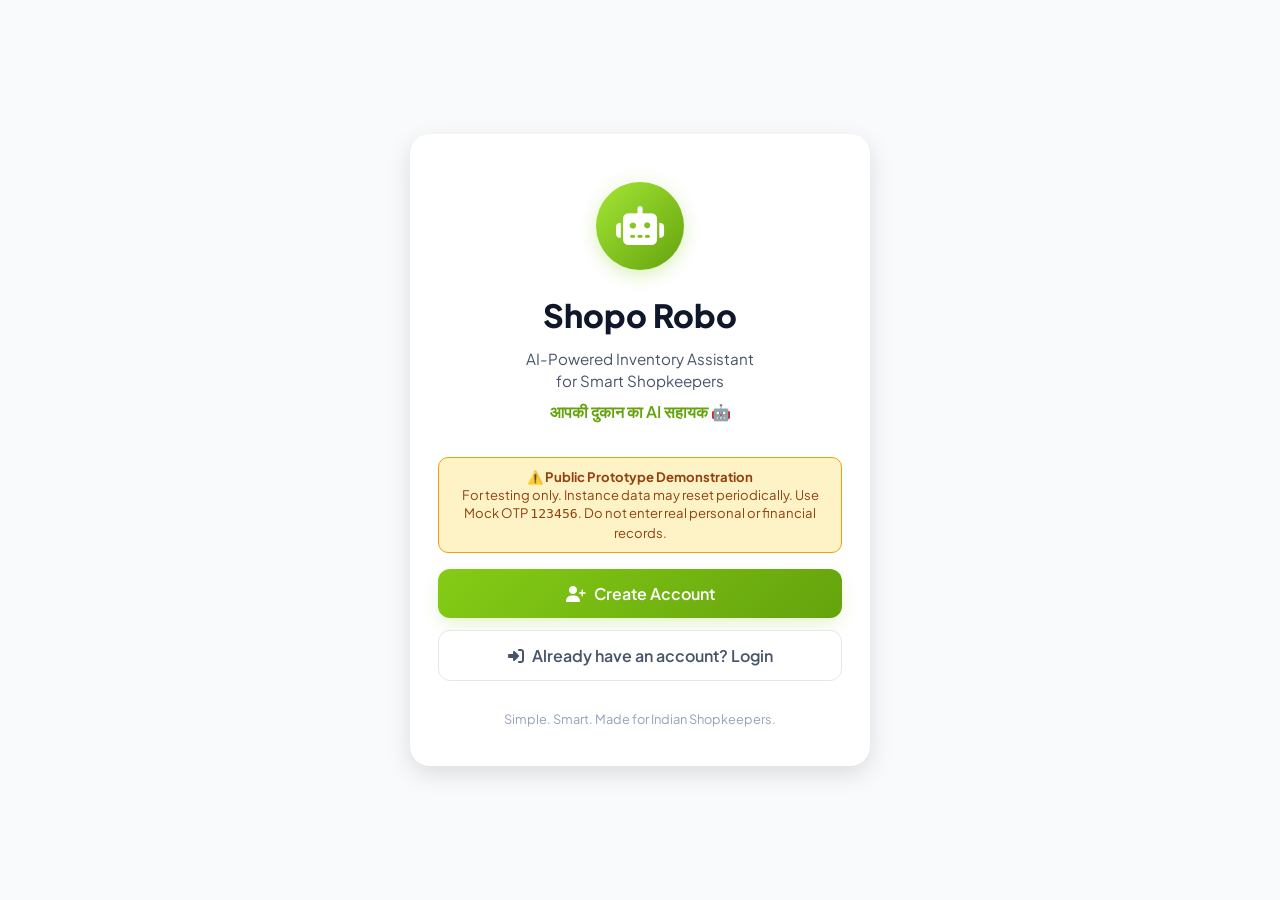
==== dashboard/index.html @ c1ab6dae "Initial Shopo Robo prototype" ====
<!DOCTYPE html>
<html lang="en">
<head>
    <meta charset="UTF-8">
    <meta name="viewport" content="width=device-width, initial-scale=1.0, maximum-scale=1.0, user-scalable=no">
    <title>Shopo Robo — Dukaan Dashboard</title>
    <link rel="icon" href="/icons/icon.svg" type="image/svg+xml">
    <link rel="manifest" href="/manifest.json">
    <link href="https://fonts.googleapis.com/css2?family=Plus+Jakarta+Sans:wght@400;500;600;700;800&display=swap" rel="stylesheet">
    <link rel="stylesheet" href="https://cdnjs.cloudflare.com/ajax/libs/font-awesome/6.5.1/css/all.min.css">
    <link rel="stylesheet" href="dashboard.css">
</head>
<body>

    <!-- ======================================================== -->
    <!-- WELCOME EXPERIENCE MODAL (Animated Mascot Greeting)       -->
    <!-- ======================================================== -->
    <div class="welcome-modal-overlay" id="welcomeModal">
        <div class="welcome-modal-card">
            <div class="robot-mascot-container">
                <img src="robot.svg" alt="Shopo Robo Mascot" width="160" height="160">
            </div>
            <h2 class="welcome-greeting-hindi">नमस्ते! मैं हूँ Shopo Robo 🙏</h2>
            <h3 class="welcome-greeting-sub">"Namaste! Main hoon Shopo Robo, aapki dukaan ka smart assistant."</h3>
            <p class="welcome-greeting-msg">
                आपकी दुकान का हिसाब-किताब, स्टॉक और बिक्री अब और भी आसान। बस बोलिए और शोपो रोबो काम करेगा!
            </p>
            <button class="welcome-btn-continue" onclick="dismissWelcomeModal()">
                <span>दुकान डैशबोर्ड शुरू करें</span>
                <i class="fas fa-arrow-right"></i>
            </button>
        </div>
    </div>

    <!-- ======================================================== -->
    <!-- MAIN APP SHELL                                            -->
    <!-- ======================================================== -->
    <div class="app-container">

        <!-- ── Left Sidebar (Desktop) ── -->
        <aside class="app-sidebar" id="appSidebar">
            <div class="sidebar-header">
                <div class="brand-icon-wrap">
                    <i class="fas fa-robot"></i>
                </div>
                <div class="brand-name-group">
                    <span class="brand-title">Shopo Robo</span>
                    <span class="brand-sub">Smart Dukaan AI</span>
                </div>
            </div>

            <nav class="sidebar-nav">
                <button class="nav-item active" data-view="home" onclick="switchNav('home')">
                    <i class="fas fa-home"></i>
                    <span data-i18n="nav_home">Home / मुख्य पृष्ठ</span>
                </button>
                <button class="nav-item" data-view="inventory" onclick="switchNav('inventory')">
                    <i class="fas fa-boxes"></i>
                    <span data-i18n="nav_inventory">Inventory / स्टॉक</span>
                </button>
                <button class="nav-item" data-view="multi_store" onclick="switchNav('multi_store')">
                    <i class="fas fa-store-alt"></i>
                    <span data-i18n="nav_multi_store">Multi-Store Hub / शाखाएं</span>
                </button>
                <button class="nav-item" data-view="shelf_scanner" onclick="switchNav('shelf_scanner')">
                    <i class="fas fa-camera"></i>
                    <span data-i18n="nav_shelf_scanner">Shelf Scanner / शेल्फ स्कैनर</span>
                </button>
                <button class="nav-item" data-view="sales" onclick="switchNav('sales')">
                    <i class="fas fa-cash-register"></i>
                    <span data-i18n="nav_sales">Sales / बिक्री</span>
                </button>
                <button class="nav-item" data-view="reports" onclick="switchNav('reports')">
                    <i class="fas fa-chart-line"></i>
                    <span data-i18n="nav_reports">Reports / रिपोर्ट्स</span>
                </button>
                <button class="nav-item" data-view="time_machine" onclick="switchNav('time_machine')">
                    <i class="fas fa-history"></i>
                    <span data-i18n="nav_time_machine">Time Machine / टाइम मशीन</span>
                </button>
                <button class="nav-item" data-view="accountant" onclick="switchNav('accountant')">
                    <i class="fas fa-file-invoice-dollar"></i>
                    <span data-i18n="nav_accountant">AI Accountant / मुनीम</span>
                </button>
                <button class="nav-item" data-view="simulator" onclick="switchNav('simulator')">
                    <i class="fas fa-calculator"></i>
                    <span data-i18n="nav_simulator">Simulator / सिमुलेटर</span>
                </button>
                <button class="nav-item" data-view="news" onclick="switchNav('news')">
                    <i class="fas fa-newspaper"></i>
                    <span data-i18n="nav_news">News & Markets / समाचार</span>
                </button>
                <button class="nav-item" data-view="competitor" onclick="switchNav('competitor')">
                    <i class="fas fa-crosshairs"></i>
                    <span data-i18n="nav_competitor">Competitor Intel / प्रतिस्पर्धी</span>
                </button>
                <button class="nav-item" data-view="demand" onclick="switchNav('demand')">
                    <i class="fas fa-ear-listen"></i>
                    <span data-i18n="nav_demand">Customer Demand / मांग</span>
                </button>
                <button class="nav-item" data-view="negotiation" onclick="switchNav('negotiation')">
                    <i class="fas fa-handshake"></i>
                    <span data-i18n="nav_negotiation">Negotiation Coach / मोलभाव</span>
                </button>
                <button class="nav-item" data-view="translator" onclick="switchNav('translator')">
                    <i class="fas fa-language"></i>
                    <span data-i18n="nav_translator">Translator / अनुवादक</span>
                </button>
                <button class="nav-item" data-view="autopilot" onclick="switchNav('autopilot')">
                    <i class="fas fa-robot"></i>
                    <span data-i18n="nav_autopilot">AI Autopilot / ऑटोपायलट</span>
                </button>
                <button class="nav-item" data-view="notifications" onclick="switchNav('notifications')">
                    <i class="fas fa-bell"></i>
                    <span data-i18n="nav_notifications">Notifications / सूचनाएं</span>
                </button>
                <button class="nav-item" data-view="memory" onclick="switchNav('memory')">
                    <i class="fas fa-brain"></i>
                    <span data-i18n="nav_memory">Business Memory / व्यापार स्मृति</span>
                </button>
                <button class="nav-item" data-view="radar" onclick="switchNav('radar')">
                    <i class="fas fa-satellite-dish"></i>
                    <span data-i18n="nav_radar">Opportunity Radar / अवसर रडार</span>
                </button>

                <button class="nav-item" data-view="assistant" onclick="switchNav('assistant')">
                    <i class="fas fa-comment-dots"></i>
                    <span data-i18n="nav_assistant">AI Robo / सहायक</span>
                </button>
                <button class="nav-item" data-view="settings" onclick="switchNav('settings')">
                    <i class="fas fa-cog"></i>
                    <span data-i18n="nav_settings">Settings / सेटिंग्स</span>
                </button>
            </nav>

            <div class="sidebar-footer">
                <div class="user-compact-card">
                    <div class="user-avatar" id="sidebarUserInitials">SR</div>
                    <div class="user-info">
                        <div class="user-name" id="sidebarUserName">Shopkeeper</div>
                        <div class="user-shop" id="sidebarUserShop">My Store</div>
                    </div>
                </div>
            </div>
        </aside>

        <!-- ── Main Workspace ── -->
        <main class="app-main">

            <!-- Top Header -->
            <header class="top-header">
                <div class="header-left">
                    <button class="mobile-menu-btn" onclick="toggleSidebar()" aria-label="Toggle Navigation Menu">
                        <i class="fas fa-bars"></i>
                    </button>
                    <div class="shop-status-badge">
                        <span class="shop-status-dot"></span>
                        <span class="shop-name-display" id="headerShopName">Loading Shop...</span>
                    </div>
                    <span class="prototype-tag" style="background:#FEF3C7; color:#92400E; font-size:0.72rem; font-weight:700; padding:2px 8px; border-radius:10px; border:1px solid #FCD34D;" title="Prototype Demo — Data is temporary and may reset">DEMO PROTOTYPE</span>
                </div>

                <div class="header-right">
                    <!-- Language selector -->
                    <div class="lang-selector">
                        <button class="lang-btn active" data-lang="hi" onclick="setLanguage('hi')">हिन्दी</button>
                        <button class="lang-btn" data-lang="hinglish" onclick="setLanguage('hinglish')">Hinglish</button>
                        <button class="lang-btn" data-lang="en" onclick="setLanguage('en')">English</button>
                        <button class="lang-btn" id="btnOpenLangModal" onclick="openLanguageModal()" title="All Languages / सभी भाषाएं" style="border: 1px dashed var(--lime-600);"><i class="fas fa-globe"></i> 16+ Lang</button>
                    </div>

                    <!-- Notification Bell Button -->
                    <button class="header-icon-btn" id="headerNotifBell" onclick="switchNav('notifications')" title="Notifications / सूचनाएं" style="position:relative;">
                        <i class="fas fa-bell"></i>
                        <span id="headerNotifBadge" style="display:none; position:absolute; top:-4px; right:-4px; background:#ef4444; color:#fff; font-size:0.65rem; font-weight:700; padding:2px 6px; border-radius:10px;">0</span>
                    </button>

                    <!-- Welcome Mascot Reopen Button -->
                    <button class="header-icon-btn" onclick="openWelcomeModal()" title="Meet Shopo Robo">
                        <i class="fas fa-robot" style="color:var(--lime-600);"></i>
                    </button>

                    <!-- Settings Button -->
                    <button class="header-icon-btn" onclick="openSettingsModal()" title="Settings">
                        <i class="fas fa-sliders-h"></i>
                    </button>

                    <!-- User Account Menu -->
                    <div class="user-dropdown-wrap">
                        <button class="user-menu-btn" onclick="toggleUserDropdown()" aria-label="User Account Menu">
                            <div class="user-avatar" id="headerUserInitials">SR</div>
                            <span class="user-menu-name" id="headerUserName">Dukandar</span>
                            <i class="fas fa-chevron-down" style="font-size:0.7rem; color:var(--text-muted);"></i>
                        </button>
                        <div class="dropdown-menu" id="userDropdown">
                            <button class="dropdown-item" onclick="openSettingsModal()">
                                <i class="fas fa-store"></i> Shop Profile
                            </button>
                            <button class="dropdown-item" onclick="openWelcomeModal()">
                                <i class="fas fa-smile"></i> Mascot Greeting
                            </button>
                            <div style="height:1px; background:var(--border-light); margin:4px 0;"></div>
                            <button class="dropdown-item danger" onclick="handleLogout()">
                                <i class="fas fa-sign-out-alt"></i> Logout / बाहर निकलें
                            </button>
                        </div>
                    </div>
                </div>
            </header>

            <!-- Workspace Body -->
            <div class="workspace-content">

                <!-- ═══════════════════════════════════════════════ -->
                <!-- VIEW 1: HOME (Dashboard)                       -->
                <!-- ═══════════════════════════════════════════════ -->
                <div class="view-section active" id="view-home">

                    <!-- Live Data Active Banner -->
                    <div class="demo-data-banner" id="liveDataBanner" style="background:var(--lime-50); border-color:var(--lime-300);">
                        <div>
                            <i class="fas fa-check-circle" style="color:var(--lime-700);"></i>
                            <strong> DATA-DRIVEN DUKAAN:</strong> All stock, revenue, and profit figures are calculated strictly from your saved business records.
                        </div>
                        <span class="demo-data-pill" style="background:var(--lime-200); color:var(--lime-800);">Live Data</span>
                    </div>

                    <!-- First-Time User Welcome Banner (Visible when no products/sales) -->
                    <div class="business-empty-banner" id="firstTimeWelcomeBanner" style="display:none;">
                        <i class="fas fa-info-circle"></i>
                        <span>Your business data will appear here after you add products and record your sales and expenses.</span>
                    </div>

                    <!-- First-Time Shop Setup Wizard (Visible if unconfigured) -->
                    <div class="setup-wizard-card" id="setupWizardCard" style="display:none;">
                        <div class="wizard-badge">
                            <i class="fas fa-magic"></i>
                        </div>
                        <div class="wizard-content">
                            <h3 class="wizard-title" data-i18n="wizard_title">दुकान का सेटअप पूरा करें! (Setup Your Shop)</h3>
                            <p class="wizard-desc" data-i18n="wizard_desc">
                                अपनी दुकान का नाम और प्रकार चुनें ताकि शोपो रोबो आपका सही इन्वेंटरी डेटा तैयार कर सके।
                            </p>
                            <button class="btn-dash btn-dash-primary" onclick="openSetupModal()">
                                <i class="fas fa-store-alt"></i> 1-Minute Quick Setup
                            </button>
                        </div>
                    </div>

                    <!-- ── Feature 4: Live Date, Time, Location & Weather Widget ── -->
                    <div class="weather-clock-widget" id="weatherClockWidget">
                        <div class="wc-grid">
                            <div class="wc-clock-side">
                                <div class="wc-time-display">
                                    <span id="wcLiveTime">--:--:--</span>
                                    <span class="wc-ampm" id="wcAmPm">--</span>
                                </div>
                                <div class="wc-date-display" id="wcLiveDate">Loading date...</div>
                                <div class="wc-location-row">
                                    <select class="wc-city-select" id="wcCitySelect" onchange="handleCityChange(this.value)">
                                        <option value="Delhi">📍 Delhi (NCR)</option>
                                        <option value="Mumbai">📍 Mumbai</option>
                                        <option value="Bengaluru">📍 Bengaluru</option>
                                        <option value="Kolkata">📍 Kolkata</option>
                                        <option value="Chennai">📍 Chennai</option>
                                        <option value="Hyderabad">📍 Hyderabad</option>
                                        <option value="Ahmedabad">📍 Ahmedabad</option>
                                        <option value="Pune">📍 Pune</option>
                                        <option value="Jaipur">📍 Jaipur</option>
                                        <option value="Lucknow">📍 Lucknow</option>
                                        <option value="Kanpur">📍 Kanpur</option>
                                        <option value="Patna">📍 Patna</option>
                                        <option value="Bhopal">📍 Bhopal</option>
                                        <option value="Indore">📍 Indore</option>
                                        <option value="Chandigarh">📍 Chandigarh</option>
                                        <option value="Surat">📍 Surat</option>
                                        <option value="Nagpur">📍 Nagpur</option>
                                        <option value="Visakhapatnam">📍 Visakhapatnam</option>
                                        <option value="Ludhiana">📍 Ludhiana</option>
                                        <option value="Agra">📍 Agra</option>
                                        <option value="Varanasi">📍 Varanasi</option>
                                        <option value="Srinagar">📍 Srinagar</option>
                                        <option value="Amritsar">📍 Amritsar</option>
                                        <option value="Raipur">📍 Raipur</option>
                                        <option value="Ranchi">📍 Ranchi</option>
                                        <option value="Guwahati">📍 Guwahati</option>
                                    </select>
                                    <button type="button" class="wc-geo-btn" id="wcGeoBtn" onclick="detectUserLocation()" title="Detect my current location">
                                        <i class="fas fa-crosshairs"></i> Detect Location
                                    </button>
                                    <button type="button" class="wc-retry-btn" id="wcRetryBtn" onclick="retryLiveWeather()" title="Refresh Weather" style="background:rgba(255,255,255,0.1); color:#E2E8F0; border:1px solid rgba(255,255,255,0.2); border-radius:var(--radius-sm); padding:4px 9px; cursor:pointer; font-size:0.8rem; display:inline-flex; align-items:center; gap:5px;">
                                        <i class="fas fa-sync-alt" id="wcRefreshIcon"></i>
                                    </button>
                                </div>
                            </div>
                            <div class="wc-weather-side" id="wcWeatherSide">
                                <div class="wc-weather-header">
                                    <div class="wc-temp-wrap">
                                        <span class="wc-temp-icon" id="wcTempIcon">🌤️</span>
                                        <div>
                                            <div class="wc-temp-val" id="wcTempVal">--°C</div>
                                            <div class="wc-temp-condition" id="wcTempCondition">Loading Live Weather...</div>
                                        </div>
                                    </div>
                                    <div class="wc-temp-range" id="wcTempRange">H: --° | L: --°</div>
                                </div>
                                <div class="wc-stats-row">
                                    <div class="wc-stat-item">
                                        <span class="wc-stat-label">Humidity / नमी</span>
                                        <span class="wc-stat-value" id="wcHumidity">--%</span>
                                    </div>
                                    <div class="wc-stat-item">
                                        <span class="wc-stat-label">Wind / हवा</span>
                                        <span class="wc-stat-value" id="wcWind">-- km/h</span>
                                    </div>
                                    <div class="wc-stat-item">
                                        <span class="wc-stat-label">Rain / बारिश</span>
                                        <span class="wc-stat-value" id="wcRain">-- mm</span>
                                    </div>
                                </div>
                                <div class="wc-advisory-pill" id="wcAdvisoryPill">
                                    <i class="fas fa-warehouse"></i>
                                    <span id="wcStorageAdvisory">Fetching regional storage advisory...</span>
                                </div>
                                <div class="wc-source-badge" id="wcSourceBadge">Verified Feed: Open-Meteo Live API</div>
                            </div>
                        </div>
                    </div>

                    <!-- ── AI Assistant Card (Hero) ── -->
                    <section class="ai-assistant-card" id="assistantHeroCard">
                        <div class="ai-card-glow"></div>
                        <div class="ai-card-inner">
                            <div class="ai-card-top">
                                <div class="ai-avatar-group">
                                    <div class="ai-avatar-circle" onclick="openWelcomeModal()" title="Shopo Robo Mascot">
                                        <img src="robot.svg" alt="Robot Avatar" class="ai-avatar-svg">
                                        <span class="ai-status-pulse"></span>
                                    </div>
                                    <div class="ai-headline-group">
                                        <h2>
                                            <span data-i18n="ai_assistant_title">Shopo Robo Voice Assistant</span>
                                            <span style="font-size:0.75rem; background:var(--lime-100); color:var(--lime-800); padding:2px 8px; border-radius:12px; font-weight:700;">PROTOTYPE</span>
                                        </h2>
                                        <div class="ai-status-text" id="aiStatusText" data-i18n="ai_status_ready">
                                            Online &bull; Ready to help your shop (तैयार हूँ)
                                        </div>
                                    </div>
                                </div>
                                <span class="demo-data-pill" id="aiProviderBadge" style="background:var(--lime-100); color:var(--lime-800);"><i class="fas fa-globe-asia"></i> Universal AI & Market Intelligence</span>
                            </div>

                            <!-- Big Voice Microphone Area -->
                            <div class="ai-voice-center">
                                <div class="mic-btn-container" id="micBtnContainer">
                                    <div class="mic-wave"></div>
                                    <div class="mic-wave"></div>
                                    <button class="mic-btn" id="mainMicBtn" onclick="toggleVoiceInput()" aria-label="Start Voice Command">
                                        <i class="fas fa-microphone"></i>
                                    </button>
                                </div>
                                <div class="mic-helper-text" id="micHelperText" data-i18n="mic_tap_to_speak">
                                    माइक दबाकर बोलें (Tap Mic to Speak in Hindi, Hinglish, English)
                                </div>
                                <div class="mic-sub-text" id="micSubText">
                                    "आज का गेहूं व प्याज का मंडी भाव?" or "TMT सरिया का रेट" or "Mera stock dikhao"
                                </div>
                            </div>

                            <!-- Text Command Input Bar -->
                            <form class="ai-input-bar" id="aiCommandForm" onsubmit="handleCommandSubmit(event); return false;">
                                <i class="fas fa-search" style="color:var(--text-muted);"></i>
                                <input type="text" class="ai-text-input" id="cmdInput"
                                       placeholder="किसी भी उद्योग, मंडी, मौसम, सरकारी योजना या दुकान के बारे में पूछें..."
                                       autocomplete="off"
                                       onkeydown="if(event.key==='Enter'){event.preventDefault();handleCommandSubmit(event);}">
                                <button type="button" class="ai-send-btn" id="aiSendBtn" aria-label="Send Command" onclick="handleCommandSubmit(event)">
                                    <i class="fas fa-paper-plane"></i>
                                </button>
                            </form>

                            <!-- Quick Preset Prompt Chips (Diverse Indian Industries & Markets) -->
                            <div class="ai-chips-wrap">
                                <span class="ai-chip-label" data-i18n="preset_label">Try asking:</span>
                                <button type="button" class="ai-preset-chip" onclick="applyPresetCommand('Mandi me gehun aur sarson ka bhav kya hai?')">
                                    🌾 मंडी भाव (APMC Rates)
                                </button>
                                <button type="button" class="ai-preset-chip" onclick="applyPresetCommand('Delhi aur Jaipur ka live mausam aur godown storage advisory')">
                                    🌤️ मौसम व गोदाम सलाह
                                </button>
                                <button type="button" class="ai-preset-chip" onclick="applyPresetCommand('TMT Steel sariya aur Cement ka benchmark rate kya hai?')">
                                    🏗️ सरिया व सीमेंट रेट
                                </button>
                                <button type="button" class="ai-preset-chip" onclick="applyPresetCommand('PMEGP subsidy aur Mudra loan scheme details')">
                                    🏛️ सरकारी योजनाएं (MSME)
                                </button>
                                <button type="button" class="ai-preset-chip" onclick="applyPresetCommand('Mera stock aur low items dikhao')">
                                    📦 दुकान का स्टॉक
                                </button>
                                <button type="button" class="ai-preset-chip" onclick="applyPresetCommand('Aaj ka munafa aur bikri dikhao')">
                                    💰 आज का मुनाफ़ा
                                </button>
                                <button type="button" class="ai-preset-chip" onclick="applyPresetCommand('Gold and silver rates today')">
                                    🪙 सोना-चांदी भाव
                                </button>
                            </div>

                            <!-- Interactive Response Box -->
                            <div class="ai-response-box" id="aiResponseBox">
                                <div class="ai-response-header">
                                    <div class="ai-response-sender">
                                        <i class="fas fa-robot" style="color:var(--lime-600);"></i>
                                        <span id="aiResponseHeaderTitle">Shopo Robo Intelligence</span>
                                    </div>
                                    <span class="demo-data-pill" id="aiIntentBadge" style="background:var(--lime-100); color:var(--lime-800);">Verified Intelligence</span>
                                </div>
                                <div class="ai-response-body" id="aiResponseBody">
                                    Response will appear here...
                                </div>
                                <!-- Consequential Action Confirmation Card (Dynamic) -->
                                <div id="aiActionConfirmCard" style="display:none; margin-top:12px; padding:12px; background:rgba(234, 179, 8, 0.1); border:1px solid #EAB308; border-radius:8px;">
                                    <div style="font-weight:700; color:#854D0E; margin-bottom:6px;" id="aiActionConfirmTitle">⚠️ Action Confirmation Required</div>
                                    <div style="font-size:0.875rem; color:#713F12; margin-bottom:10px;" id="aiActionConfirmText"></div>
                                    <div style="display:flex; gap:10px;">
                                        <button type="button" class="btn btn-primary" id="btnConfirmAIAction" style="background:#22C55E; color:#fff; border:none; padding:6px 14px; border-radius:6px; font-weight:700; cursor:pointer;">
                                            <i class="fas fa-check"></i> Confirm & Execute
                                        </button>
                                        <button type="button" class="btn btn-outline" id="btnCancelAIAction" style="background:#EF4444; color:#fff; border:none; padding:6px 14px; border-radius:6px; font-weight:700; cursor:pointer;">
                                            <i class="fas fa-times"></i> Cancel
                                        </button>
                                    </div>
                                </div>
                            </div>
                        </div>
                    </section>

                    <!-- ── Business Overview Cards (Metrics Grid) ── -->
                    <div class="section-title-row">
                        <h3 class="section-title">
                            <i class="fas fa-chart-pie" style="color:var(--lime-600);"></i>
                            <span data-i18n="overview_title">Business Overview / आज का हिसाब</span>
                        </h3>
                        <span class="demo-data-pill" id="overviewDataBadge" style="background:var(--lime-100); color:var(--lime-800);">Real Data</span>
                    </div>

                    <div class="metrics-grid">
                        <!-- Metric 1: Today's Sales -->
                        <div class="metric-card">
                            <div class="metric-card-top">
                                <span class="metric-label" data-i18n="metric_sales">Today's Sales (आज की बिक्री)</span>
                                <div class="metric-icon-circle metric-icon-green">
                                    <i class="fas fa-rupee-sign"></i>
                                </div>
                            </div>
                            <div class="metric-val" id="metricSales">₹0</div>
                            <div class="metric-trend" style="color:var(--text-muted);" id="metricSalesTrend">
                                <span id="metricSalesSub">0 sales recorded today</span>
                            </div>
                        </div>

                        <!-- Metric 2: Today's Gross Profit -->
                        <div class="metric-card">
                            <div class="metric-card-top">
                                <span class="metric-label" data-i18n="metric_profit">Gross Profit (मुनाफ़ा)</span>
                                <div class="metric-icon-circle metric-icon-lime">
                                    <i class="fas fa-wallet"></i>
                                </div>
                            </div>
                            <div class="metric-val" id="metricProfit">₹0</div>
                            <div class="metric-trend" style="color:var(--text-muted);" id="metricProfitTrend">
                                <span id="metricProfitSub">Gross Margin: 0.0%</span>
                            </div>
                        </div>

                        <!-- Metric 3: Total Products -->
                        <div class="metric-card">
                            <div class="metric-card-top">
                                <span class="metric-label" data-i18n="metric_products">Total Products (कुल सामान)</span>
                                <div class="metric-icon-circle metric-icon-blue">
                                    <i class="fas fa-cubes"></i>
                                </div>
                            </div>
                            <div class="metric-val" id="metricTotalItems">0 items</div>
                            <div class="metric-trend" style="color:var(--text-muted);">
                                <span id="metricTotalItemsSub">In 0 categories</span>
                            </div>
                        </div>

                        <!-- Metric 4: Low Stock -->
                        <div class="metric-card">
                            <div class="metric-card-top">
                                <span class="metric-label" data-i18n="metric_low_stock">Low Stock (कम स्टॉक)</span>
                                <div class="metric-icon-circle metric-icon-yellow">
                                    <i class="fas fa-exclamation-triangle"></i>
                                </div>
                            </div>
                            <div class="metric-val" id="metricLowStock" style="color:var(--green-500);">0 items</div>
                            <div class="metric-trend" id="metricLowStockTrend" style="color:var(--text-muted);">
                                <span id="metricLowStockSub">All stock levels normal</span>
                            </div>
                        </div>

                        <!-- Metric 5: Near Expiry -->
                        <div class="metric-card">
                            <div class="metric-card-top">
                                <span class="metric-label" data-i18n="metric_expiry">Near Expiry (जल्द एक्सपायरी)</span>
                                <div class="metric-icon-circle metric-icon-red">
                                    <i class="fas fa-calendar-times"></i>
                                </div>
                            </div>
                            <div class="metric-val" id="metricNearExpiry" style="color:var(--green-500);">0 items</div>
                            <div class="metric-trend" id="metricNearExpiryTrend" style="color:var(--text-muted);">
                                <span id="metricNearExpirySub">No items near expiry</span>
                            </div>
                        </div>
                    </div>

                    <!-- ── Quick Actions ── -->
                    <div class="section-title-row">
                        <h3 class="section-title">
                            <i class="fas fa-bolt" style="color:var(--lime-600);"></i>
                            <span data-i18n="actions_title">Quick Actions / त्वरित कार्य</span>
                        </h3>
                    </div>

                    <div class="quick-actions-grid">
                        <button class="quick-action-btn" onclick="openAddProductModal()">
                            <div class="action-icon-circle action-green">
                                <i class="fas fa-plus"></i>
                            </div>
                            <span class="action-btn-title" data-i18n="act_add_prod">Add Product</span>
                            <span class="action-btn-sub">नया सामान जोड़ें</span>
                        </button>

                        <button class="quick-action-btn" onclick="openBarcodeModal()">
                            <div class="action-icon-circle action-lime">
                                <i class="fas fa-barcode"></i>
                            </div>
                            <span class="action-btn-title" data-i18n="act_scan">Scan Barcode</span>
                            <span class="action-btn-sub">बारकोड स्कैन</span>
                        </button>

                        <button class="quick-action-btn" onclick="switchNav('inventory')">
                            <div class="action-icon-circle action-blue">
                                <i class="fas fa-boxes"></i>
                            </div>
                            <span class="action-btn-title" data-i18n="act_inventory">View Inventory</span>
                            <span class="action-btn-sub">स्टॉक देखें</span>
                        </button>

                        <button class="quick-action-btn" onclick="openRecordSaleModal()">
                            <div class="action-icon-circle action-purple">
                                <i class="fas fa-cash-register"></i>
                            </div>
                            <span class="action-btn-title" data-i18n="act_sale">Record Sale</span>
                            <span class="action-btn-sub">बिक्री दर्ज करें</span>
                        </button>

                        <button class="quick-action-btn" onclick="switchNav('reports')">
                            <div class="action-icon-circle action-yellow">
                                <i class="fas fa-file-invoice-dollar"></i>
                            </div>
                            <span class="action-btn-title" data-i18n="act_reports">Reports</span>
                            <span class="action-btn-sub">मुनाफ़ा रिपोर्ट</span>
                        </button>
                    </div>

                    <!-- ── Recent Activity & Alerts Feed ── -->
                    <div class="activity-grid">
                        <!-- Column 1: Recent Sales -->
                        <div class="activity-card">
                            <div class="activity-card-header">
                                <h4 style="font-weight:800; font-size:1rem; display:flex; align-items:center; gap:8px;">
                                    <i class="fas fa-receipt" style="color:var(--green-500);"></i>
                                    <span data-i18n="recent_sales_title">Recent Sales / हाल की बिक्री</span>
                                </h4>
                                <span class="demo-data-pill" id="recentSalesBadge" style="background:var(--lime-100); color:var(--lime-800);">Live Ledger</span>
                            </div>
                            <ul class="activity-list" id="recentSalesList">
                                <li class="empty-feed-state" id="emptySalesNotice">
                                    <i class="fas fa-receipt"></i>
                                    <p>No sales recorded yet. Use 'Record Sale' to log transactions.</p>
                                </li>
                            </ul>
                        </div>

                        <!-- Column 2: Stock & Expiry Alerts -->
                        <div class="activity-card">
                            <div class="activity-card-header">
                                <h4 style="font-weight:800; font-size:1rem; display:flex; align-items:center; gap:8px;">
                                    <i class="fas fa-bell" style="color:var(--yellow-500);"></i>
                                    <span data-i18n="alerts_title">Alerts / चेतावनियाँ</span>
                                </h4>
                                <span class="demo-data-pill" id="alertsBadge" style="background:var(--lime-100); color:var(--lime-800);">Live Alerts</span>
                            </div>
                            <ul class="activity-list" id="alertsList">
                                <li class="empty-feed-state" id="emptyAlertsNotice">
                                    <i class="fas fa-check-circle" style="color:var(--green-500);"></i>
                                    <p>All stock levels normal • No pending alerts</p>
                                </li>
                            </ul>
                        </div>
                    </div>

                </div>

                <!-- ═══════════════════════════════════════════════ -->
                <!-- VIEW 2: INVENTORY (Preview)                    -->
                <!-- ═══════════════════════════════════════════════ -->
                <div class="view-section" id="view-inventory">
                    <div class="section-title-row">
                        <div>
                            <h2 class="section-title">
                                <i class="fas fa-boxes" style="color:var(--lime-600);"></i> Inventory Management / स्टॉक सूची
                            </h2>
                            <p style="font-size:0.85rem; color:var(--text-secondary); margin-top:2px;">
                                Persistent Dukaan stock database with real-time tracking, alerts, and search.
                            </p>
                        </div>
                        <div style="display:flex; gap:10px; align-items:center;">
                            <button class="btn-dash btn-dash-secondary" onclick="openBarcodeModal()">
                                <i class="fas fa-barcode"></i> Scan Barcode
                            </button>
                            <button class="btn-dash btn-dash-primary" onclick="openAddProductModal()">
                                <i class="fas fa-plus"></i> Add Product
                            </button>
                        </div>
                    </div>

                    <!-- Inventory Toolbar: Search & Filters -->
                    <div class="inventory-toolbar-card">
                        <div class="inventory-search-box">
                            <i class="fas fa-search"></i>
                            <input type="text" id="inventorySearchInput" placeholder="Search by product name, barcode, brand, or SKU..." oninput="handleInventorySearchInput(this.value)">
                            <button type="button" class="clear-search-btn" id="clearSearchBtn" onclick="clearInventorySearch()" style="display:none;" title="Clear Search">
                                <i class="fas fa-times"></i>
                            </button>
                        </div>

                        <div class="inventory-filters-row">
                            <div class="filter-select-group">
                                <label for="inventoryCategoryFilter"><i class="fas fa-filter"></i> Category:</label>
                                <select id="inventoryCategoryFilter" onchange="handleCategoryFilterChange(this.value)">
                                    <option value="">All Categories (सभी श्रेणियां)</option>
                                    <option value="Grocery, FMCG, and Supermarkets">Grocery & FMCG / किराना</option>
                                    <option value="Pharmacy and Medical Retail">Pharmacy & Medical / दवा स्टोर</option>
                                    <option value="Textile, Clothing, Fashion, and Apparel">Textile & Garments / कपड़ा व गारमेंट्स</option>
                                    <option value="Hardware and Construction Materials">Hardware & Tools / हार्डवेयर</option>
                                    <option value="Cement, Steel, Paint, Pipes, and Electrical Supplies">Cement, Steel & Paints / सरिया-सीमेंट</option>
                                    <option value="Electronics, Mobiles, and Computers">Electronics & Mobiles / इलेक्ट्रॉनिक्स</option>
                                    <option value="Agriculture, Seeds, Fertilizers, and Agro-chemicals">Agriculture & Seeds / कृषि बीज-खाद</option>
                                    <option value="Automotive Spare Parts and Service Centers">Automotive & Spare Parts / ऑटो पार्ट्स</option>
                                    <option value="Stationery, Books, and School Supplies">Stationery & Books / स्टेशनरी</option>
                                    <option value="Dairy, Milk Products, Poultry, and Animal Husbandry">Dairy & Poultry / डेयरी</option>
                                    <option value="Fruits, Vegetables, and Mandi Trading">Fruits & Vegetables / फल-सब्जी</option>
                                    <option value="Footwear, Shoes, and Leather Goods">Footwear & Leather / जूते-चप्पल</option>
                                    <option value="Jewellery, Gold, Silver, and Gems">Jewellery & Bullion / आभूषण</option>
                                    <option value="Solar Energy, Batteries, and Inverters">Solar & Electrical / सोलर व बिजली</option>
                                    <option value="General">Other / सामान्य व्यवसाय</option>
                                </select>
                            </div>

                            <button type="button" class="inventory-filter-chip" id="chipLowStock" onclick="toggleLowStockFilter()">
                                <i class="fas fa-exclamation-triangle"></i>
                                <span>Low Stock Only</span>
                            </button>

                            <button type="button" class="inventory-filter-chip" id="chipNearExpiry" onclick="toggleNearExpiryFilter()">
                                <i class="fas fa-calendar-times"></i>
                                <span>Near Expiry</span>
                            </button>

                            <button type="button" class="inventory-reset-btn" id="btnResetFilters" onclick="resetAllInventoryFilters()" style="display:none;">
                                <i class="fas fa-undo"></i> Reset Filters
                            </button>
                        </div>
                    </div>

                    <!-- Inventory Table Card -->
                    <div class="inventory-table-container">
                        <!-- Loading State -->
                        <div class="inventory-loading-state" id="inventoryLoadingState" style="display:none;">
                            <div class="loading-spinner"></div>
                            <span>Loading inventory items...</span>
                        </div>

                        <!-- Empty State -->
                        <div class="inventory-empty-state" id="inventoryEmptyState" style="display:none;">
                            <div class="empty-icon-wrap">
                                <i class="fas fa-box-open"></i>
                            </div>
                            <h3 id="emptyStateTitle">No Products Added Yet</h3>
                            <p id="emptyStateDesc">Your dukaan stock is empty. Click below to add your first product!</p>
                            <button class="btn-dash btn-dash-primary" onclick="openAddProductModal()">
                                <i class="fas fa-plus"></i> Add First Product
                            </button>
                        </div>

                        <!-- Data Table -->
                        <div class="table-scroll-wrapper" id="inventoryTableWrapper">
                            <table class="inventory-data-table" id="inventoryTable">
                                <thead>
                                    <tr>
                                        <th>Product Name & Brand</th>
                                        <th>Category</th>
                                        <th>Stock / Units</th>
                                        <th>Buy Price</th>
                                        <th>Sell Price</th>
                                        <th>Status / Alert</th>
                                        <th>Barcode / Expiry</th>
                                        <th style="text-align:right;">Actions</th>
                                    </tr>
                                </thead>
                                <tbody id="inventoryTableBody">
                                    <!-- Populated dynamically via dashboard.js -->
                                </tbody>
                            </table>
                        </div>
                    </div>
                </div>

                <!-- ═══════════════════════════════════════════════ -->
                <!-- VIEW 3: SALES (Register Preview)               -->
                <!-- ═══════════════════════════════════════════════ -->
                <!-- ═══════════════════════════════════════════════ -->
                <!-- VIEW 3: SALES (Register)                        -->
                <!-- ═══════════════════════════════════════════════ -->
                <div class="view-section" id="view-sales">
                    <div class="section-title-row">
                        <div>
                            <h2 class="section-title">
                                <i class="fas fa-cash-register" style="color:var(--lime-600);"></i> Sales Register / दैनिक बिक्री
                            </h2>
                            <p style="font-size:0.85rem; color:var(--text-secondary); margin-top:2px;">
                                Verified sales ledger automatically updating inventory stock, revenue, and gross profit.
                            </p>
                        </div>
                        <button class="btn-dash btn-dash-primary" onclick="openRecordSaleModal()">
                            <i class="fas fa-plus"></i> Record Sale
                        </button>
                    </div>

                    <!-- Summary Stats Bar -->
                    <div class="metrics-grid" style="margin-bottom:20px;">
                        <div class="metric-card">
                            <span class="metric-label">Today's Transactions</span>
                            <div class="metric-val" id="salesRegTodayCount">0 sales</div>
                            <span style="color:var(--text-muted); font-size:0.8rem;">Recorded today</span>
                        </div>
                        <div class="metric-card">
                            <span class="metric-label">Today's Revenue</span>
                            <div class="metric-val" id="salesRegTodayRev">₹0</div>
                            <span style="color:var(--green-500); font-size:0.8rem; font-weight:700;" id="salesRegTodayProfit">+₹0 Gross Profit</span>
                        </div>
                        <div class="metric-card">
                            <span class="metric-label">Total All-Time Sales</span>
                            <div class="metric-val" id="salesRegTotalRev">₹0</div>
                            <span style="color:var(--text-muted); font-size:0.8rem;" id="salesRegTotalCount">0 total transactions</span>
                        </div>
                    </div>

                    <!-- Empty State for Sales -->
                    <div class="inventory-empty-state" id="salesEmptyState" style="display:none;">
                        <div class="empty-icon-wrap">
                            <i class="fas fa-receipt"></i>
                        </div>
                        <h3>No Sales Recorded Yet</h3>
                        <p>Your business data will appear here after you add products and record your sales and expenses.</p>
                        <button class="btn-dash btn-dash-primary" onclick="openRecordSaleModal()">
                            <i class="fas fa-plus"></i> Record First Sale
                        </button>
                    </div>

                    <!-- Sales Table -->
                    <div class="table-scroll-wrapper" id="salesTableWrapper" style="display:none;">
                        <table class="inventory-data-table" id="salesTable">
                            <thead>
                                <tr>
                                    <th>Date & Time</th>
                                    <th>Product Sold</th>
                                    <th>Quantity</th>
                                    <th>Unit Price</th>
                                    <th>Revenue</th>
                                    <th>Gross Profit</th>
                                    <th>Payment Mode</th>
                                </tr>
                            </thead>
                            <tbody id="salesTableBody">
                                <!-- Populated dynamically via dashboard.js -->
                            </tbody>
                        </table>
                    </div>
                </div>

                <!-- ═══════════════════════════════════════════════ -->
                <!-- VIEW 4: REPORTS (Business Financials)           -->
                <!-- ═══════════════════════════════════════════════ -->
                <div class="view-section" id="view-reports">
                    <div class="section-title-row">
                        <div>
                            <h2 class="section-title">
                                <i class="fas fa-chart-line" style="color:var(--lime-600);"></i> Business Reports / मुफ़ाता रिपोर्ट
                            </h2>
                            <p style="font-size:0.85rem; color:var(--text-secondary); margin-top:2px;">
                                Clear financial audit distinguishing Revenue, Cost of Goods (COGS), Expenses, and Net Profit.
                            </p>
                        </div>
                        <span class="demo-data-pill" id="reportsDataBadge" style="background:var(--lime-100); color:var(--lime-800);">Verified Audit</span>
                    </div>

                    <!-- Insufficient Data Banner (Visible when no sales/expenses recorded) -->
                    <div class="insufficient-data-card" id="reportsInsufficientCard" style="display:none;">
                        <div class="insufficient-badge"><i class="fas fa-info-circle"></i> Insufficient data</div>
                        <p style="color:var(--text-secondary); font-size:0.95rem; margin-top:4px;">
                            Your business data will appear here after you add products and record your sales and expenses.
                        </p>
                    </div>

                    <!-- Financial Metrics Grid -->
                    <div class="metrics-grid" style="margin-bottom:20px;">
                        <div class="metric-card">
                            <span class="metric-label">Total Revenue (कुल बिक्री)</span>
                            <div class="metric-val" id="reportRevVal">₹0</div>
                            <span style="color:var(--text-muted); font-size:0.8rem;" id="reportRevMonthly">This Month: ₹0</span>
                        </div>
                        <div class="metric-card">
                            <span class="metric-label">Cost of Goods Sold (COGS)</span>
                            <div class="metric-val" id="reportCogsVal">₹0</div>
                            <span style="color:var(--text-muted); font-size:0.8rem;">Wholesale inventory cost</span>
                        </div>
                        <div class="metric-card">
                            <span class="metric-label">Operating Expenses (OPEX)</span>
                            <div class="metric-val" id="reportOpexVal">₹0</div>
                            <span style="color:var(--text-muted); font-size:0.8rem;">Rent, bills, & wastage</span>
                        </div>
                        <div class="metric-card">
                            <span class="metric-label">Gross Profit (सकल मुनाफ़ा)</span>
                            <div class="metric-val" id="reportGrossVal" style="color:var(--green-500);">₹0</div>
                            <span style="color:var(--lime-700); font-weight:700; font-size:0.8rem;" id="reportGrossMargin">0.0% Gross Margin</span>
                        </div>
                        <div class="metric-card">
                            <span class="metric-label">Net Profit (शुद्ध मुनाफ़ा)</span>
                            <div class="metric-val" id="reportNetVal" style="color:var(--green-500);">₹0</div>
                            <span style="color:var(--lime-700); font-weight:700; font-size:0.8rem;" id="reportNetMargin">0.0% Net Margin</span>
                        </div>
                    </div>
                </div>

                <!-- ═══════════════════════════════════════════════ -->
                <!-- VIEW 5: AI ASSISTANT (Dedicated View)          -->
                <!-- ═══════════════════════════════════════════════ -->
                <div class="view-section" id="view-assistant">
                    <div class="section-title-row">
                        <h2 class="section-title">
                            <i class="fas fa-robot" style="color:var(--lime-600);"></i> Shopo Robo Voice & Chat Assistant
                        </h2>
                    </div>

                    <div style="background:#FFF; border:2px solid var(--lime-400); border-radius:var(--radius-xl); padding:32px; text-align:center;">
                        <img src="robot.svg" alt="Robot" width="120" height="120" style="margin-bottom:16px;">
                        <h3 style="font-size:1.4rem; font-weight:800; margin-bottom:8px;">
                            "नमस्ते! आप क्या पूछना चाहते हैं?"
                        </h3>
                        <p style="color:var(--text-secondary); max-width:440px; margin:0 auto 24px;">
                            Ask anything about your stock, sales, profits, or products using Hindi, Hinglish, or English.
                        </p>
                        <div style="display:flex; justify-content:center; gap:12px;">
                            <button class="btn-dash btn-dash-primary" onclick="switchNav('home'); setTimeout(() => toggleVoiceInput(), 400);">
                                <i class="fas fa-microphone"></i> Start Voice Command
                            </button>
                            <button class="btn-dash btn-dash-secondary" onclick="openWelcomeModal()">
                                <i class="fas fa-hand-sparkles"></i> Mascot Greeting
                            </button>
                        </div>
                    </div>

                    <!-- Dedicated AI Assistant Chat Interface in Assistant View -->
                    <div class="assistant-view-chat" style="margin-top:24px; background:#FFF; border:1.5px solid var(--border-color); border-radius:var(--radius-xl); padding:24px;">
                        <h4 style="font-weight:800; font-size:1.05rem; margin-bottom:14px; display:flex; align-items:center; gap:8px;">
                            <i class="fas fa-comments" style="color:var(--lime-600);"></i>
                            <span>Ask Shopo Robo AI Assistant / सवाल पूछें</span>
                        </h4>

                        <form class="ai-input-bar" id="assistantViewForm" onsubmit="handleAssistantViewSubmit(event); return false;">
                            <i class="fas fa-search" style="color:var(--text-muted);"></i>
                            <input type="text" class="ai-text-input" id="assistantViewInput"
                                   placeholder="किसी भी उद्योग, मंडी, मौसम, सरकारी योजना या दुकान के बारे में पूछें..."
                                   autocomplete="off"
                                   onkeydown="if(event.key==='Enter'){event.preventDefault();handleAssistantViewSubmit(event);}">
                            <button type="button" class="ai-send-btn" id="assistantViewSendBtn" aria-label="Send Command" onclick="handleAssistantViewSubmit(event)">
                                <i class="fas fa-paper-plane"></i>
                            </button>
                        </form>
                        
                        <div class="ai-chips-wrap" style="margin-top:14px;">
                            <span class="ai-chip-label">Try asking:</span>
                            <button type="button" class="ai-preset-chip" onclick="applyAssistantViewPreset('Explain profit with a simple example.')">
                                💡 Explain Profit Example
                            </button>
                            <button type="button" class="ai-preset-chip" onclick="applyAssistantViewPreset('Mandi me gehun aur sarson ka bhav kya hai?')">
                                🌾 मंडी भाव (APMC Rates)
                            </button>
                            <button type="button" class="ai-preset-chip" onclick="applyAssistantViewPreset('Mera stock aur low items dikhao')">
                                📦 दुकान का स्टॉक
                            </button>
                            <button type="button" class="ai-preset-chip" onclick="applyAssistantViewPreset('PMEGP subsidy aur Mudra loan scheme details')">
                                🏛️ सरकारी योजनाएं
                            </button>
                        </div>

                        <div class="ai-response-box" id="assistantViewResponseBox" style="margin-top:16px;">
                            <div class="ai-response-header">
                                <div class="ai-response-sender">
                                    <i class="fas fa-robot" style="color:var(--lime-600);"></i>
                                    <span>Shopo Robo Intelligence</span>
                                </div>
                                <span class="demo-data-pill" id="assistantViewIntentBadge" style="background:var(--lime-100); color:var(--lime-800);">Verified Intelligence</span>
                            </div>
                            <div class="ai-response-body" id="assistantViewResponseBody">
                                Response will appear here...
                            </div>
                        </div>
                    </div>
                </div>

                <!-- ═══════════════════════════════════════════════ -->
                <!-- VIEW: NEWS & MARKET INTELLIGENCE                -->
                <!-- ═══════════════════════════════════════════════ -->
                <div class="view-section" id="view-news">
                    <div class="section-title-row">
                        <h2 class="section-title">
                            <i class="fas fa-newspaper" style="color:var(--lime-600);"></i>
                            <span data-i18n="news_view_title">News & Market Intelligence / ताज़ा समाचार व बाज़ार</span>
                        </h2>
                        <span class="demo-data-pill" id="newsLivePill" style="background:var(--lime-100); color:var(--lime-800);">
                            <i class="fas fa-rss"></i> Live RSS & APMC Feeds
                        </span>
                    </div>

                    <!-- News Header Bar: Search & Lang Toggle -->
                    <div class="news-header-bar">
                        <div class="news-search-box">
                            <i class="fas fa-search" style="color:var(--text-muted);"></i>
                            <input type="text" id="newsSearchInput" placeholder="Search headlines, commodities, schemes... (खोजें)" oninput="handleNewsSearch(this.value)">
                        </div>
                        <div style="display:flex; align-items:center; gap:10px;">
                            <div class="news-lang-toggle">
                                <button type="button" class="news-lang-btn active" id="btnNewsLangHi" onclick="switchNewsLang('hi')">हिन्दी</button>
                                <button type="button" class="news-lang-btn" id="btnNewsLangEn" onclick="switchNewsLang('en')">English</button>
                            </div>
                            <button class="btn-dash btn-dash-secondary" style="padding:6px 14px;" onclick="refreshCurrentNewsTab()" title="Refresh Feed">
                                <i class="fas fa-sync-alt" id="newsRefreshSpinner"></i>
                            </button>
                        </div>
                    </div>

                    <!-- Category Subnav Tabs -->
                    <div class="news-subnav" id="newsSubnav">
                        <button type="button" class="news-tab-btn active" data-cat="top" onclick="switchNewsTab('top')">
                            <i class="fas fa-star"></i> Today's News (आज की खबरें)
                        </button>
                        <button type="button" class="news-tab-btn" data-cat="business" onclick="switchNewsTab('business')">
                            <i class="fas fa-briefcase"></i> Business & Economy (व्यापार)
                        </button>
                        <button type="button" class="news-tab-btn" data-cat="india" onclick="switchNewsTab('india')">
                            <i class="fas fa-flag"></i> India (भारत)
                        </button>
                        <button type="button" class="news-tab-btn" data-cat="world" onclick="switchNewsTab('world')">
                            <i class="fas fa-globe"></i> World (दुनिया)
                        </button>
                        <button type="button" class="news-tab-btn" data-cat="tech" onclick="switchNewsTab('tech')">
                            <i class="fas fa-microchip"></i> Tech & AI (तकनीक)
                        </button>
                        <button type="button" class="news-tab-btn" data-cat="agri" onclick="switchNewsTab('agri')">
                            <i class="fas fa-seedling"></i> Agriculture & Mandis (कृषि)
                        </button>
                        <button type="button" class="news-tab-btn" data-cat="commodities" onclick="switchNewsTab('commodities')">
                            <i class="fas fa-coins"></i> Commodities (जिंस व सराफा)
                        </button>
                        <button type="button" class="news-tab-btn" data-cat="schemes" onclick="switchNewsTab('schemes')">
                            <i class="fas fa-landmark"></i> MSME & Govt Schemes (योजनाएं)
                        </button>
                        <button type="button" class="news-tab-btn" data-cat="market_rates" onclick="switchNewsTab('market_rates')">
                            <i class="fas fa-chart-bar"></i> Live Rates & Calculator (मंडी दरें)
                        </button>
                    </div>

                    <!-- Articles Section -->
                    <div id="newsArticlesSection">
                        <div class="news-grid" id="newsGridContainer">
                            <!-- News cards rendered dynamically -->
                        </div>
                    </div>

                    <!-- Market Rates & Unit Normalization Section -->
                    <div id="marketRatesSection" style="display:none;" class="rates-dashboard-container">
                        <div class="rates-filter-bar">
                            <div style="font-weight:700; color:var(--text-primary);"><i class="fas fa-filter"></i> Category:</div>
                            <button type="button" class="btn-dash btn-dash-secondary active" id="btnRateFilterAll" onclick="filterMarketRates('all')">All Benchmarks</button>
                            <button type="button" class="btn-dash btn-dash-secondary" id="btnRateFilterAgri" onclick="filterMarketRates('agricultural')">Agricultural APMC</button>
                            <button type="button" class="btn-dash btn-dash-secondary" id="btnRateFilterInd" onclick="filterMarketRates('industrial')">Industrial Materials</button>
                            <button type="button" class="btn-dash btn-dash-secondary" id="btnRateFilterBullion" onclick="filterMarketRates('bullion')">Bullion (Gold/Silver)</button>
                            <div style="margin-left:auto;">
                                <input type="text" id="marketSearchInput" placeholder="Filter rates by commodity/city..." oninput="handleMarketFilter(this.value)" style="padding:6px 12px; border:1.5px solid var(--border-color); border-radius:var(--radius-sm); font-size:0.85rem;">
                            </div>
                        </div>

                        <!-- Unit Converter & Rate Comparator -->
                        <div class="unit-calc-card">
                            <h4 style="font-weight:800; margin-bottom:8px; display:flex; align-items:center; gap:8px;">
                                <i class="fas fa-balance-scale" style="color:var(--lime-600);"></i>
                                <span>Unit Normalizer & Price Difference Tool (यूनिट कनवर्टर व तुलना)</span>
                            </h4>
                            <p style="font-size:0.85rem; color:var(--text-secondary); margin-bottom:14px;">
                                Compare quotes from different suppliers across quintals, metric tonnes, 50kg bags, and kilograms with strict unit compatibility.
                            </p>
                            <form class="unit-calc-form" onsubmit="handleUnitCompare(event); return false;">
                                <div class="pref-field">
                                    <label>Item Quote A (₹ / Unit)</label>
                                    <div style="display:flex; gap:8px;">
                                        <input type="number" id="calcPriceA" placeholder="Price (₹)" step="0.5" required style="width:50%;">
                                        <select id="calcUnitA" style="width:50%;">
                                            <option value="quintal">per Quintal (100 kg)</option>
                                            <option value="kg">per kg</option>
                                            <option value="50kg_bag">per 50kg bag</option>
                                            <option value="tonne">per Metric Tonne (1,000 kg)</option>
                                            <option value="10g">per 10 gram (Gold)</option>
                                        </select>
                                    </div>
                                </div>
                                <div class="pref-field">
                                    <label>Item Quote B (₹ / Unit)</label>
                                    <div style="display:flex; gap:8px;">
                                        <input type="number" id="calcPriceB" placeholder="Price (₹)" step="0.5" required style="width:50%;">
                                        <select id="calcUnitB" style="width:50%;">
                                            <option value="quintal">per Quintal (100 kg)</option>
                                            <option value="kg">per kg</option>
                                            <option value="50kg_bag">per 50kg bag</option>
                                            <option value="tonne">per Metric Tonne (1,000 kg)</option>
                                            <option value="10g">per 10 gram (Gold)</option>
                                        </select>
                                    </div>
                                </div>
                                <button type="submit" class="btn-dash btn-dash-primary" style="height:42px;">
                                    <i class="fas fa-calculator"></i> Compare Units
                                </button>
                            </form>
                            <div id="calcResultBox" style="display:none; margin-top:14px; padding:12px 16px; border-radius:var(--radius-md); font-size:0.88rem; font-weight:600;"></div>
                        </div>

                        <!-- Live Benchmarks Table -->
                        <div class="rates-table-wrap">
                            <table class="rates-table">
                                <thead>
                                    <tr>
                                        <th>Item / Commodity</th>
                                        <th>Category</th>
                                        <th>Current Benchmark</th>
                                        <th>Net Change</th>
                                        <th>Normalized Price</th>
                                        <th>State / Location</th>
                                        <th>Source & Notes</th>
                                    </tr>
                                </thead>
                                <tbody id="ratesTableBody">
                                    <!-- Populated dynamically -->
                                </tbody>
                            </table>
                        </div>
                    </div>
                </div>

                <!-- ═══════════════════════════════════════════════ -->
                <!-- VIEW 6: SETTINGS                               -->
                <!-- ═══════════════════════════════════════════════ -->
                <div class="view-section" id="view-settings">
                    <div class="section-title-row">
                        <h2 class="section-title">
                            <i class="fas fa-cog" style="color:var(--lime-600);"></i> Settings & Profile / सेटिंग्स
                        </h2>
                    </div>

                    <div style="display:flex; flex-direction:column; gap:20px; max-width:680px;">

                        <!-- Feature 1: App Preferences > Language & Region Card -->
                        <div style="background:#FFF; border:1.5px solid var(--border-color); border-radius:var(--radius-lg); padding:24px;">
                            <div style="display:flex; align-items:center; justify-content:space-between; margin-bottom:14px;">
                                <h4 style="font-weight:800; display:flex; align-items:center; gap:8px;">
                                    <i class="fas fa-globe" style="color:var(--lime-600);"></i>
                                    <span>App Preferences &bull; Language & Region / भाषा एवं क्षेत्र</span>
                                </h4>
                                <button type="button" class="btn-dash btn-dash-secondary" style="font-size:0.8rem; padding:4px 10px;" onclick="openLanguageModal()">
                                    <i class="fas fa-search"></i> Browse All 16+ Languages
                                </button>
                            </div>
                            <p style="font-size:0.85rem; color:var(--text-secondary); margin-bottom:16px;">
                                Configure independent languages for the UI dashboard, AI responses, news feeds, and region formats. Preferences are securely saved to your account.
                            </p>

                            <form onsubmit="handleSavePreferences(event); return false;">
                                <div class="pref-grid">
                                    <div class="pref-field">
                                        <label for="prefUiLang">UI Display Language / स्क्रीन की भाषा</label>
                                        <select id="prefUiLang" onchange="previewUiLanguage(this.value)">
                                            <option value="hi">हिन्दी (Hindi) [100% Verified]</option>
                                            <option value="en">English [100% Verified]</option>
                                            <option value="hinglish">Hinglish (Colloquial) [100% Verified]</option>
                                            <option value="es">Español (Spanish) [Beta Translation]</option>
                                            <option value="fr">Français (French) [Beta Translation]</option>
                                            <option value="ar">العربية (Arabic, RTL) [Beta Translation]</option>
                                            <option value="zh">中文 (Chinese) [Beta Translation]</option>
                                            <option value="ja">日本語 (Japanese) [Beta Translation]</option>
                                            <option value="bn">বাংলা (Bengali) [Beta Translation]</option>
                                            <option value="mr">मराठी (Marathi) [Beta Translation]</option>
                                            <option value="te">తెలుగు (Telugu) [Beta Translation]</option>
                                            <option value="ta">தமிழ் (Tamil) [Beta Translation]</option>
                                            <option value="gu">ગુજરાતી (Gujarati) [Beta Translation]</option>
                                            <option value="ur">اردو (Urdu, RTL) [Beta Translation]</option>
                                            <option value="de">Deutsch (German) [Beta Translation]</option>
                                            <option value="ru">Русский (Russian) [Beta Translation]</option>
                                        </select>
                                    </div>

                                    <div class="pref-field">
                                        <label for="prefAiLang">AI Voice & Chat Language / AI की भाषा</label>
                                        <select id="prefAiLang">
                                            <option value="hi">हिन्दी (Hindi)</option>
                                            <option value="en">English</option>
                                            <option value="hinglish">Hinglish</option>
                                            <option value="es">Español</option>
                                            <option value="fr">Français</option>
                                            <option value="ar">العربية (Arabic)</option>
                                            <option value="zh">中文 (Chinese)</option>
                                            <option value="ja">日本語 (Japanese)</option>
                                            <option value="bn">বাংলা (Bengali)</option>
                                            <option value="mr">मराठी (Marathi)</option>
                                            <option value="te">తెలుగు (Telugu)</option>
                                            <option value="ta">தமிழ் (Tamil)</option>
                                            <option value="gu">ગુજરાતી (Gujarati)</option>
                                            <option value="ur">اردو (Urdu)</option>
                                            <option value="de">Deutsch</option>
                                            <option value="ru">Русский</option>
                                        </select>
                                    </div>

                                    <div class="pref-field">
                                        <label for="prefNewsLang">News Feed Language / समाचार भाषा</label>
                                        <select id="prefNewsLang">
                                            <option value="hi">हिन्दी (Hindi RSS Feeds)</option>
                                            <option value="en">English (Google News RSS)</option>
                                        </select>
                                    </div>

                                    <div class="pref-field">
                                        <label for="prefDateFormat">Date Format / दिनांक प्रारूप</label>
                                        <select id="prefDateFormat">
                                            <option value="DD/MM/YYYY">DD/MM/YYYY (15/10/2026)</option>
                                            <option value="MM/DD/YYYY">MM/DD/YYYY (10/15/2026)</option>
                                            <option value="YYYY-MM-DD">YYYY-MM-DD (2026-10-15)</option>
                                        </select>
                                    </div>

                                    <div class="pref-field">
                                        <label for="prefTimeFormat">Time Format / समय प्रारूप</label>
                                        <select id="prefTimeFormat">
                                            <option value="12h">12-Hour (e.g. 02:45 PM)</option>
                                            <option value="24h">24-Hour (e.g. 14:45)</option>
                                        </select>
                                    </div>

                                    <div class="pref-field">
                                        <label for="prefNumberFormat">Currency & Number Scale / संख्या प्रारूप</label>
                                        <select id="prefNumberFormat">
                                            <option value="inr_lakhs">Indian Lakhs & Crores (₹ 1,50,000)</option>
                                            <option value="intl_standard">International Standard ($ 150,000)</option>
                                        </select>
                                    </div>

                                    <div class="pref-field">
                                        <label for="prefTempUnit">Temperature Unit / तापमान इकाई</label>
                                        <select id="prefTempUnit">
                                            <option value="celsius">Celsius (°C)</option>
                                            <option value="fahrenheit">Fahrenheit (°F)</option>
                                        </select>
                                    </div>

                                    <div class="pref-field">
                                        <label for="prefCity">Default Business City / प्रमुख शहर</label>
                                        <select id="prefCity">
                                            <option value="Delhi">Delhi (NCR)</option>
                                            <option value="Mumbai">Mumbai</option>
                                            <option value="Bengaluru">Bengaluru</option>
                                            <option value="Kolkata">Kolkata</option>
                                            <option value="Chennai">Chennai</option>
                                            <option value="Hyderabad">Hyderabad</option>
                                            <option value="Ahmedabad">Ahmedabad</option>
                                            <option value="Pune">Pune</option>
                                            <option value="Jaipur">Jaipur</option>
                                            <option value="Lucknow">Lucknow</option>
                                            <option value="Kanpur">Kanpur</option>
                                            <option value="Patna">Patna</option>
                                            <option value="Bhopal">Bhopal</option>
                                            <option value="Indore">Indore</option>
                                            <option value="Chandigarh">Chandigarh</option>
                                            <option value="Surat">Surat</option>
                                            <option value="Nagpur">Nagpur</option>
                                            <option value="Visakhapatnam">Visakhapatnam</option>
                                            <option value="Ludhiana">Ludhiana</option>
                                            <option value="Agra">Agra</option>
                                            <option value="Varanasi">Varanasi</option>
                                            <option value="Srinagar">Srinagar</option>
                                            <option value="Amritsar">Amritsar</option>
                                            <option value="Raipur">Raipur</option>
                                            <option value="Ranchi">Ranchi</option>
                                            <option value="Guwahati">Guwahati</option>
                                        </select>
                                    </div>
                                </div>

                                <div style="display:flex; justify-content:flex-end; margin-top:20px; gap:12px;">
                                    <button type="submit" class="btn-dash btn-dash-primary" id="btnSavePreferences">
                                        <i class="fas fa-save"></i> Save Preferences / प्राथमिकताएं सहेजें
                                    </button>
                                </div>
                            </form>
                        </div>

                        <!-- Store Details Card -->
                        <div style="background:#FFF; border:1.5px solid var(--border-color); border-radius:var(--radius-lg); padding:24px;">
                            <h4 style="font-weight:800; margin-bottom:14px;"><i class="fas fa-store"></i> Shop Profile</h4>
                            <div style="display:flex; flex-direction:column; gap:10px; font-size:0.95rem;">
                                <div><strong>Shop Name:</strong> <span id="settingsShopName">Not configured</span></div>
                                <div><strong>Shop Type:</strong> <span id="settingsShopType">Grocery & Kirana</span></div>
                                <div><strong>Owner Name:</strong> <span id="settingsOwnerName">Dukandar</span></div>
                                <div><strong>Mobile:</strong> <span id="settingsMobile">Verified</span></div>
                                <div><strong>Email:</strong> <span id="settingsEmail">-</span></div>
                            </div>
                            <button class="btn-dash btn-dash-secondary" style="margin-top:16px;" onclick="openSetupModal()">
                                <i class="fas fa-edit"></i> Edit Shop Details
                            </button>
                        </div>

                        <!-- Subscription Status Card -->
                        <div style="background:#FFF; border:1.5px solid var(--border-color); border-radius:var(--radius-lg); padding:24px;">
                            <h4 style="font-weight:800; margin-bottom:14px;"><i class="fas fa-id-card"></i> Plan & Subscription</h4>
                            <div style="display:flex; align-items:center; justify-content:space-between; margin-bottom:10px;">
                                <div>
                                    <div style="font-weight:700;">Free Prototype Plan</div>
                                    <div style="font-size:0.85rem; color:var(--text-muted);">Subscription payments are currently DISABLED.</div>
                                </div>
                                <span style="background:var(--green-100); color:#15803D; font-weight:700; padding:4px 12px; border-radius:var(--radius-full); font-size:0.8rem;">
                                    ACTIVE FREE
                                </span>
                            </div>
                            <p style="font-size:0.85rem; color:var(--text-secondary);">
                                You have full access to all features in this preview version without paying.
                            </p>
                        </div>

                        <!-- Logout Card -->
                        <div style="background:#FFF; border:1.5px solid var(--border-color); border-radius:var(--radius-lg); padding:24px;">
                            <button class="btn-dash btn-dash-secondary" style="color:var(--red-500); border-color:var(--red-100);" onclick="handleLogout()">
                                <i class="fas fa-sign-out-alt"></i> Logout of Shopo Robo
                            </button>
                        </div>
                    </div>
                </div>

                <!-- ═══════════════════════════════════════════════ -->
                <!-- VIEW 7: AI BUSINESS TIME MACHINE                -->
                <!-- ═══════════════════════════════════════════════ -->
                <div class="view-section" id="view-time_machine">
                    <div class="section-title-row">
                        <div>
                            <h2 class="section-title">
                                <i class="fas fa-history" style="color:var(--lime-600);"></i> AI Business Time Machine / टाइम मशीन
                            </h2>
                            <p class="section-desc">Compare historical sales periods, analyze day-of-week seasonality cycles, and view 30-day predictive forecasts.</p>
                        </div>
                    </div>

                    <!-- Comparison Selector Card -->
                    <div style="background:#FFF; border:1.5px solid var(--border-color); border-radius:var(--radius-lg); padding:20px; margin-bottom:20px;">
                        <h4 style="font-weight:800; margin-bottom:12px; display:flex; align-items:center; gap:8px;">
                            <i class="fas fa-calendar-alt" style="color:var(--lime-600);"></i>
                            <span>Period Comparison / दो अवधियों की तुलना</span>
                        </h4>
                        <form onsubmit="handleTimeMachineCompareSubmit(event); return false;">
                            <div style="display:grid; grid-template-columns: repeat(auto-fit, minmax(280px, 1fr)); gap:16px;">
                                <div style="background:var(--bg-light); border:1px solid var(--border-color); border-radius:var(--radius-md); padding:14px;">
                                    <div style="font-weight:700; color:var(--text-primary); margin-bottom:8px;">Period A (Current / Recent)</div>
                                    <div style="display:flex; gap:8px; margin-bottom:8px;">
                                        <input type="date" id="tmPeriodAStart" required style="width:50%;">
                                        <input type="date" id="tmPeriodAEnd" required style="width:50%;">
                                    </div>
                                    <input type="text" id="tmPeriodALabel" placeholder="Label (e.g. This Month)" value="Current Period" style="width:100%;">
                                </div>
                                <div style="background:var(--bg-light); border:1px solid var(--border-color); border-radius:var(--radius-md); padding:14px;">
                                    <div style="font-weight:700; color:var(--text-primary); margin-bottom:8px;">Period B (Prior / Benchmark)</div>
                                    <div style="display:flex; gap:8px; margin-bottom:8px;">
                                        <input type="date" id="tmPeriodBStart" required style="width:50%;">
                                        <input type="date" id="tmPeriodBEnd" required style="width:50%;">
                                    </div>
                                    <input type="text" id="tmPeriodBLabel" placeholder="Label (e.g. Last Month)" value="Prior Period" style="width:100%;">
                                </div>
                            </div>
                            <div style="display:flex; justify-content:space-between; align-items:center; margin-top:14px; flex-wrap:wrap; gap:10px;">
                                <div style="display:flex; gap:8px;">
                                    <button type="button" class="btn-dash btn-dash-secondary" onclick="applyTimePreset('this_vs_last_month')" style="font-size:0.8rem; padding:6px 10px;">This Month vs Last Month</button>
                                    <button type="button" class="btn-dash btn-dash-secondary" onclick="applyTimePreset('last_30_days')" style="font-size:0.8rem; padding:6px 10px;">Last 30 vs Prior 30 Days</button>
                                </div>
                                <button type="button" class="btn-dash btn-dash-primary" id="btnRunTimeCompare" onclick="handleTimeMachineCompareSubmit(event)">
                                    <i class="fas fa-play"></i> Compare Periods / तुलना करें
                                </button>

                            </div>
                        </form>

                        <!-- Comparison Results Box -->
                        <div id="tmComparisonResults" style="display:none; margin-top:18px; border-top:1px dashed var(--border-color); padding-top:16px;">
                            <div class="metrics-grid" style="margin-bottom:14px;" id="tmComparisonGrid"></div>
                            <div id="tmInsightsBox" style="background:#F0FDF4; border:1px solid #BBF7D0; border-radius:var(--radius-md); padding:12px 16px; font-size:0.88rem; color:#166534;"></div>
                        </div>
                    </div>

                    <!-- Grid: Seasonality Patterns & 30-Day Forecast -->
                    <div style="display:grid; grid-template-columns: repeat(auto-fit, minmax(320px, 1fr)); gap:20px;">
                        <!-- Day of Week & Anomaly Card -->
                        <div style="background:#FFF; border:1.5px solid var(--border-color); border-radius:var(--radius-lg); padding:20px;">
                            <div style="display:flex; justify-content:space-between; align-items:center; margin-bottom:14px;">
                                <h4 style="font-weight:800; display:flex; align-items:center; gap:8px;">
                                    <i class="fas fa-chart-bar" style="color:var(--lime-600);"></i>
                                    <span>Weekly Sales Cycle (साप्ताहिक चक्र)</span>
                                </h4>
                                <span class="badge" style="background:var(--blue-50); color:var(--blue-700); font-weight:700;">Verified Cycles</span>
                            </div>
                            <div id="tmSeasonalityContent">
                                <div style="color:var(--text-muted); font-size:0.88rem;">Analyzing sales patterns...</div>
                            </div>
                        </div>

                        <!-- Predictive Forecast Card -->
                        <div style="background:#FFF; border:1.5px solid var(--border-color); border-radius:var(--radius-lg); padding:20px;">
                            <div style="display:flex; justify-content:space-between; align-items:center; margin-bottom:14px;">
                                <h4 style="font-weight:800; display:flex; align-items:center; gap:8px;">
                                    <i class="fas fa-project-diagram" style="color:var(--lime-600);"></i>
                                    <span>Predictive Forecast (पूर्वानुमान)</span>
                                </h4>
                                <span class="badge" style="background:#FEF3C7; color:#92400E; font-weight:700;">Estimate (80% CI)</span>
                            </div>
                            <div id="tmForecastContent">
                                <div style="color:var(--text-muted); font-size:0.88rem;">Generating 30-day forecast...</div>
                            </div>
                        </div>
                    </div>
                </div>

                <!-- ═══════════════════════════════════════════════ -->
                <!-- VIEW 8: AI DIGITAL ACCOUNTANT                   -->
                <!-- ═══════════════════════════════════════════════ -->
                <div class="view-section" id="view-accountant">
                    <div class="section-title-row">
                        <div>
                            <h2 class="section-title">
                                <i class="fas fa-file-invoice-dollar" style="color:var(--lime-600);"></i> AI Digital Accountant / डिजिटल मुनीम
                            </h2>
                            <p class="section-desc">Manage Accounts Receivable (customer udhari), supplier payables, rolling cash flow, and GST readiness with an immutable audit trail.</p>
                        </div>
                        <button class="btn-dash btn-dash-primary" onclick="openModal('addLedgerModal')">
                            <i class="fas fa-plus-circle"></i> Record Entry / उधारी या देनदारी
                        </button>
                    </div>

                    <!-- Financial Health Score Banner -->
                    <div id="accountantHealthBanner" style="background:#FFF; border:1.5px solid var(--border-color); border-radius:var(--radius-lg); padding:20px; margin-bottom:20px;">
                        <div style="display:flex; justify-content:space-between; align-items:center; flex-wrap:wrap; gap:14px;">
                            <div>
                                <div style="font-size:0.85rem; color:var(--text-muted); font-weight:700; text-transform:uppercase;">Financial Health Score</div>
                                <div style="display:flex; align-items:baseline; gap:10px; margin-top:4px;">
                                    <span style="font-size:2.2rem; font-weight:900; color:var(--text-primary);" id="healthScoreVal">--</span>
                                    <span style="font-size:1.1rem; color:var(--text-muted);">/ 100</span>
                                    <span class="badge" id="healthGradeBadge" style="background:var(--lime-100); color:var(--lime-800); font-weight:800; font-size:0.9rem; padding:4px 10px;">Evaluating</span>
                                </div>
                                <div style="font-size:0.88rem; color:var(--text-secondary); margin-top:6px;" id="healthSummaryText">Calculating store financial health...</div>
                            </div>
                            <div style="display:grid; grid-template-columns: repeat(2, 1fr); gap:12px; min-width:280px;" id="healthPillarsGrid">
                                <!-- Populated dynamically -->
                            </div>
                        </div>
                        <div id="healthRecommendationsBox" style="margin-top:14px; padding-top:12px; border-top:1px dashed var(--border-color); font-size:0.88rem;"></div>
                    </div>

                    <!-- AR/AP Summary & Aging Buckets -->
                    <div style="background:#FFF; border:1.5px solid var(--border-color); border-radius:var(--radius-lg); padding:20px; margin-bottom:20px;">
                        <div style="display:flex; justify-content:space-between; align-items:center; margin-bottom:14px; flex-wrap:wrap; gap:10px;">
                            <h4 style="font-weight:800; display:flex; align-items:center; gap:8px;">
                                <i class="fas fa-balance-scale" style="color:var(--lime-600);"></i>
                                <span>Receivables & Payables Ledger (उधारी व देनदारी रजिस्टर)</span>
                            </h4>
                            <div style="display:flex; gap:8px;">
                                <select id="ledgerTypeFilter" onchange="fetchAccountantLedger()" style="padding:4px 8px; font-size:0.85rem;">
                                    <option value="">All Entries / सभी</option>
                                    <option value="receivable">Receivables (Customer Udhari)</option>
                                    <option value="payable">Payables (Supplier Dues)</option>
                                </select>
                            </div>
                        </div>

                        <div class="metrics-grid" style="margin-bottom:16px;">
                            <div class="metric-card">
                                <div class="metric-label">Pending Receivables (लेना है)</div>
                                <div class="metric-value" id="ledgerTotalAr" style="color:#16A34A;">₹0.00</div>
                                <div class="metric-sub" id="ledgerOverdueArCount">0 overdue</div>
                            </div>
                            <div class="metric-card">
                                <div class="metric-label">Pending Payables (देना है)</div>
                                <div class="metric-value" id="ledgerTotalAp" style="color:#DC2626;">₹0.00</div>
                                <div class="metric-sub" id="ledgerOverdueApCount">0 overdue</div>
                            </div>
                            <div class="metric-card">
                                <div class="metric-label">Net Working Balance</div>
                                <div class="metric-value" id="ledgerNetWorking">₹0.00</div>
                                <div class="metric-sub">Receivables minus Payables</div>
                            </div>
                        </div>

                        <!-- Aging Buckets Badges -->
                        <div style="display:flex; gap:10px; margin-bottom:16px; flex-wrap:wrap;" id="agingBucketsPills"></div>

                        <!-- Ledger Table -->
                        <div class="rates-table-wrap">
                            <table class="rates-table">
                                <thead>
                                    <tr>
                                        <th>Type</th>
                                        <th>Party Name</th>
                                        <th>Total Amount</th>
                                        <th>Paid</th>
                                        <th>Balance</th>
                                        <th>Due Date</th>
                                        <th>Status / Aging</th>
                                        <th>Actions</th>
                                    </tr>
                                </thead>
                                <tbody id="ledgerTableBody">
                                    <tr><td colspan="8" style="text-align:center; color:var(--text-muted);">Loading ledger records...</td></tr>
                                </tbody>
                            </table>
                        </div>
                    </div>

                    <!-- 30-Day Rolling Cash Flow & Tax Readiness Tabs/Grid -->
                    <div style="display:grid; grid-template-columns: repeat(auto-fit, minmax(320px, 1fr)); gap:20px;">
                        <!-- 30-Day Cash Flow Card -->
                        <div style="background:#FFF; border:1.5px solid var(--border-color); border-radius:var(--radius-lg); padding:20px;">
                            <div style="display:flex; justify-content:space-between; align-items:center; margin-bottom:12px;">
                                <h4 style="font-weight:800; display:flex; align-items:center; gap:8px;">
                                    <i class="fas fa-hand-holding-usd" style="color:var(--lime-600);"></i>
                                    <span>30-Day Cash Flow Forecast</span>
                                </h4>
                                <span class="badge" style="background:#FEF3C7; color:#92400E; font-weight:700;">Projected</span>
                            </div>
                            <div id="accountantCashflowContent">Loading cash flow projection...</div>
                        </div>

                        <!-- GST & Tax Readiness Card -->
                        <div style="background:#FFF; border:1.5px solid var(--border-color); border-radius:var(--radius-lg); padding:20px;">
                            <div style="display:flex; justify-content:space-between; align-items:center; margin-bottom:12px;">
                                <h4 style="font-weight:800; display:flex; align-items:center; gap:8px;">
                                    <i class="fas fa-receipt" style="color:var(--lime-600);"></i>
                                    <span>GST Readiness & Tax Slabs</span>
                                </h4>
                                <span class="badge" style="background:var(--blue-50); color:var(--blue-700); font-weight:700;">Rate Slabs</span>
                            </div>
                            <div id="accountantTaxContent">Loading GST readiness...</div>
                        </div>
                    </div>
                </div>

                <!-- ═══════════════════════════════════════════════ -->
                <!-- VIEW 9: WHAT-IF BUSINESS SIMULATOR              -->
                <!-- ═══════════════════════════════════════════════ -->
                <div class="view-section" id="view-simulator">
                    <div class="section-title-row">
                        <div>
                            <h2 class="section-title">
                                <i class="fas fa-calculator" style="color:var(--lime-600);"></i> What-If Business Simulator / व्यापार सिमुलेटर
                            </h2>
                            <p class="section-desc">Test strategic pricing decisions, supplier cost shocks, promotional discounts, and staff hiring in a risk-free sandbox before execution.</p>
                        </div>
                    </div>

                    <!-- Scenario Tabs & Parameters Card -->
                    <div style="background:#FFF; border:1.5px solid var(--border-color); border-radius:var(--radius-lg); padding:20px; margin-bottom:20px;">
                        <div style="display:flex; gap:8px; margin-bottom:16px; flex-wrap:wrap;">
                            <button type="button" class="btn-dash active" id="tabSimPrice" onclick="switchSimTab('price_change')">
                                <i class="fas fa-tag"></i> 1. Price Adjustment (+/- %)
                            </button>
                            <button type="button" class="btn-dash" id="tabSimCost" onclick="switchSimTab('cost_increase')">
                                <i class="fas fa-truck-loading"></i> 2. Supplier Cost Shock (+%)
                            </button>
                            <button type="button" class="btn-dash" id="tabSimBogo" onclick="switchSimTab('bogo_promo')">
                                <i class="fas fa-percentage"></i> 3. Clearance Promo / BOGO
                            </button>
                            <button type="button" class="btn-dash" id="tabSimHire" onclick="switchSimTab('hiring_expense')">
                                <i class="fas fa-user-plus"></i> 4. Staff Hiring Breakeven
                            </button>
                        </div>

                        <!-- Dynamic Scenario Inputs -->
                        <div id="simInputsContainer" style="background:var(--bg-light); border:1px solid var(--border-color); border-radius:var(--radius-md); padding:16px; margin-bottom:16px;"></div>

                        <div style="display:flex; justify-content:space-between; align-items:center; flex-wrap:wrap; gap:10px;">
                            <button type="button" class="btn-dash btn-dash-primary" onclick="executeCurrentSimulation()">
                                <i class="fas fa-play"></i> Run Simulation / सिमुलेशन चलाएं
                            </button>
                            <button type="button" class="btn-dash btn-dash-secondary" onclick="saveCurrentSimulation()">
                                <i class="fas fa-bookmark"></i> Save Decision Brief / सहेजें
                            </button>
                        </div>
                    </div>

                    <!-- Simulation Outcome Card -->
                    <div id="simOutcomeCard" style="display:none; background:#FFF; border:1.5px solid var(--border-color); border-radius:var(--radius-lg); padding:20px; margin-bottom:20px;">
                        <h4 style="font-weight:800; margin-bottom:14px; display:flex; align-items:center; gap:8px;">
                            <i class="fas fa-chart-line" style="color:var(--lime-600);"></i>
                            <span>Simulation Outcome & Impact Analysis (सिमुलेशन परिणाम)</span>
                        </h4>
                        <div class="metrics-grid" style="margin-bottom:16px;" id="simMetricsGrid"></div>
                        <div id="simVerdictBox" style="background:#F0FDF4; border:1.5px solid #86EFAC; border-radius:var(--radius-md); padding:14px 18px; font-size:0.95rem; font-weight:600; color:#14532D; margin-bottom:14px;"></div>
                    </div>

                    <!-- Saved Scenarios List -->
                    <div style="background:#FFF; border:1.5px solid var(--border-color); border-radius:var(--radius-lg); padding:20px;">
                        <h4 style="font-weight:800; margin-bottom:12px;">Saved Decision Briefs (सहेजे गए सिमुलेशन)</h4>
                        <div id="savedScenariosList" style="color:var(--text-muted); font-size:0.88rem;">No saved simulation scenarios yet.</div>
                    </div>
                </div>

                <!-- ═══════════════════════════════════════════════ -->
                <!-- VIEW 10: MULTI-STORE COMMAND CENTER               -->
                <!-- ═══════════════════════════════════════════════ -->
                <div class="view-section" id="view-multi_store">
                    <div class="section-title-row">
                        <div>
                            <h2 class="section-title">
                                <i class="fas fa-store-alt" style="color:var(--lime-600);"></i> Multi-Store Command Center / मल्टी-स्टोर हब
                            </h2>
                            <p class="section-desc">Consolidated inventory, multi-branch revenue tracking, and atomic inter-store stock transfers with ledger audit.</p>
                        </div>
                        <div style="display:flex; gap:10px; flex-wrap:wrap;">
                            <button type="button" class="btn-dash btn-dash-primary" onclick="openModal('addBranchModal')">
                                <i class="fas fa-plus"></i> Add Branch / नई शाखा
                            </button>
                            <button type="button" class="btn-dash btn-dash-secondary" onclick="openTransferStockModal()">
                                <i class="fas fa-exchange-alt"></i> Transfer Stock / ट्रांसफर करें
                            </button>
                        </div>
                    </div>

                    <!-- Consolidated KPIs -->
                    <div class="metrics-grid" style="margin-bottom:24px;">
                        <div class="metric-card">
                            <div class="metric-label">Active Branches / शाखाएं</div>
                            <div class="metric-value" id="msActiveStoresCount">--</div>
                            <div class="metric-sub">Multi-Branch Network</div>
                        </div>
                        <div class="metric-card">
                            <div class="metric-label">Consolidated Inventory Value</div>
                            <div class="metric-value" id="msConsolidatedValuation">₹0.00</div>
                            <div class="metric-sub" id="msTotalStockUnits">0 total units</div>
                        </div>
                        <div class="metric-card">
                            <div class="metric-label">Combined Gross Revenue</div>
                            <div class="metric-value" id="msConsolidatedRevenue" style="color:#16A34A;">₹0.00</div>
                            <div class="metric-sub">All branches lifetime</div>
                        </div>
                        <div class="metric-card">
                            <div class="metric-label">Consolidated Net Profit</div>
                            <div class="metric-value" id="msConsolidatedProfit">₹0.00</div>
                            <div class="metric-sub" id="msConsolidatedMargin">0% margin</div>
                        </div>
                    </div>

                    <!-- Store Comparison Grid -->
                    <div style="margin-bottom:24px;">
                        <h4 style="font-weight:800; margin-bottom:14px; display:flex; align-items:center; gap:8px;">
                            <i class="fas fa-network-wired" style="color:var(--lime-600);"></i>
                            <span>Store Branch Network (शाखा विवरण)</span>
                        </h4>
                        <div style="display:grid; grid-template-columns:repeat(auto-fit, minmax(300px, 1fr)); gap:16px;" id="multiStoreCardsContainer">
                            <!-- Populated dynamically -->
                        </div>
                    </div>

                    <!-- Inter-Store Transfers History Table -->
                    <div style="background:#FFF; border:1.5px solid var(--border-color); border-radius:var(--radius-lg); padding:20px;">
                        <div style="display:flex; justify-content:space-between; align-items:center; margin-bottom:14px; flex-wrap:wrap; gap:10px;">
                            <h4 style="font-weight:800; display:flex; align-items:center; gap:8px;">
                                <i class="fas fa-history" style="color:var(--lime-600);"></i>
                                <span>Inter-Store Stock Transfer Log (स्टॉक ट्रांसफर रजिस्टर)</span>
                            </h4>
                            <button class="btn-dash btn-dash-secondary" style="font-size:0.82rem; padding:4px 10px;" onclick="fetchMultiStoreTransfers()">
                                <i class="fas fa-sync-alt"></i> Refresh
                            </button>
                        </div>
                        <div class="table-responsive" style="overflow-x:auto;">
                            <table class="dash-table" style="width:100%;">
                                <thead>
                                    <tr>
                                        <th>Date & Time</th>
                                        <th>Product</th>
                                        <th>From Branch</th>
                                        <th>To Branch</th>
                                        <th>Qty</th>
                                        <th>Reason / Reference</th>
                                        <th>Status</th>
                                    </tr>
                                </thead>
                                <tbody id="multiStoreTransfersTableBody">
                                    <tr><td colspan="7" style="text-align:center; padding:16px; color:var(--text-muted);">No stock transfers yet.</td></tr>
                                </tbody>
                            </table>
                        </div>
                    </div>
                </div>

                <!-- ═══════════════════════════════════════════════ -->
                <!-- VIEW 11: SMART SHELF SCANNER                      -->
                <!-- ═══════════════════════════════════════════════ -->
                <div class="view-section" id="view-shelf_scanner">
                    <div class="section-title-row">
                        <div>
                            <h2 class="section-title">
                                <i class="fas fa-camera" style="color:var(--lime-600);"></i> Smart Shelf Scanner / शेल्फ स्कैनर
                            </h2>
                            <p class="section-desc">AI-assisted visual shelf audit. Upload shelf photos to compare visible counts against catalog stock. Confirmation required before updating inventory.</p>
                        </div>
                    </div>

                    <!-- Shelf Scanner Upload & Controls Card -->
                    <div style="background:#FFF; border:1.5px solid var(--border-color); border-radius:var(--radius-lg); padding:20px; margin-bottom:20px;">
                        <h4 style="font-weight:800; margin-bottom:14px; display:flex; align-items:center; gap:8px;">
                            <i class="fas fa-upload" style="color:var(--lime-600);"></i>
                            <span>Upload Shelf Image or Take Photo (शेल्फ की फोटो अपलोड करें)</span>
                        </h4>
                        <div style="display:grid; grid-template-columns:repeat(auto-fit, minmax(280px, 1fr)); gap:20px; align-items:start;">
                            <div>
                                <div class="form-group-dash" style="margin-bottom:12px;">
                                    <label>Select Target Store / दुकान चुनें</label>
                                    <select id="shelfScanStoreSelect" style="width:100%; padding:8px 12px; border:1px solid var(--border-color); border-radius:var(--radius-md);">
                                        <!-- Loaded dynamically -->
                                    </select>
                                </div>
                                <div class="form-group-dash" style="margin-bottom:14px;">
                                    <label>Shelf Image (JPG, PNG, WebP &le; 10MB)</label>
                                    <input type="file" id="shelfScanFileInput" accept="image/jpeg,image/png,image/webp" style="display:none;" onchange="handleShelfFileSelected(event)">
                                    <div id="shelfDropzone" onclick="document.getElementById('shelfScanFileInput').click()" style="border:2px dashed var(--lime-600); background:var(--lime-50); border-radius:var(--radius-md); padding:28px 20px; text-align:center; cursor:pointer; transition:all 0.2s;">
                                        <i class="fas fa-cloud-upload-alt" style="font-size:2rem; color:var(--lime-600); margin-bottom:8px;"></i>
                                        <div style="font-weight:700; color:var(--text-primary); font-size:0.95rem;">Click or tap to capture / choose shelf photo</div>
                                        <div style="font-size:0.8rem; color:var(--text-muted); margin-top:4px;">Supports camera snap & gallery uploads</div>
                                    </div>
                                </div>
                                <div style="display:flex; gap:10px;">
                                    <button type="button" class="btn-dash btn-dash-primary" id="btnRunShelfScan" onclick="runShelfAnalysis()" disabled style="flex:1;">
                                        <i class="fas fa-microchip"></i> Analyze Shelf / शेल्फ विश्लेषण करें
                                    </button>
                                    <button type="button" class="btn-dash btn-dash-secondary" onclick="clearShelfScan()" style="padding:8px 14px;">
                                        Reset
                                    </button>
                                </div>
                            </div>
                            <div style="background:var(--bg-light); border:1px solid var(--border-color); border-radius:var(--radius-md); padding:16px; min-height:180px; display:flex; flex-direction:column; align-items:center; justify-content:center;">
                                <div id="shelfScanPreviewPlaceholder" style="text-align:center; color:var(--text-muted);">
                                    <i class="fas fa-image" style="font-size:2.5rem; opacity:0.4; margin-bottom:6px;"></i>
                                    <div style="font-size:0.85rem;">Image preview will appear here</div>
                                </div>
                                <img id="shelfScanPreviewImg" src="" alt="Shelf Preview" style="display:none; max-width:100%; max-height:220px; border-radius:var(--radius-sm); object-fit:contain; border:1px solid var(--border-color);">
                            </div>
                        </div>
                    </div>

                    <!-- Shelf Scan Audit Results & Strict Confirmation Guard -->
                    <div id="shelfScanResultCard" style="display:none; background:#FFF; border:1.5px solid var(--border-color); border-radius:var(--radius-lg); padding:20px; margin-bottom:20px;">
                        <div style="display:flex; justify-content:space-between; align-items:center; margin-bottom:14px; flex-wrap:wrap; gap:10px;">
                            <h4 style="font-weight:800; display:flex; align-items:center; gap:8px;">
                                <i class="fas fa-clipboard-check" style="color:var(--lime-600);"></i>
                                <span>Shelf Audit Results (शेल्फ ऑडिट परिणाम)</span>
                            </h4>
                            <span id="shelfScanEngineBadge" class="badge" style="background:#ECFDF5; color:#065F46; border:1px solid #A7F3D0; font-weight:700; padding:4px 10px;">Gemini Vision Active</span>
                        </div>

                        <!-- Strict Confirmation Guard Banner -->
                        <div style="background:#FFFBEB; border:1.5px solid #FCD34D; border-radius:var(--radius-md); padding:14px 16px; margin-bottom:16px; display:flex; gap:12px; align-items:flex-start;">
                            <i class="fas fa-exclamation-triangle" style="color:#D97706; font-size:1.3rem; margin-top:2px;"></i>
                            <div>
                                <strong style="color:#92400E; font-size:0.92rem;">Confirmation Guard Active:</strong>
                                <span style="color:#78350F; font-size:0.88rem;"> Visual detected quantities are estimates. No inventory stock has been modified yet. Please review the counts below and click "Apply Confirmed Adjustments" to update your official dukaan stock.</span>
                            </div>
                        </div>

                        <!-- Scan Metrics -->
                        <div class="metrics-grid" style="margin-bottom:16px;">
                            <div class="metric-card">
                                <div class="metric-label">Detected Candidates</div>
                                <div class="metric-value" id="shelfDetectedCount">0</div>
                                <div class="metric-sub">Items identified</div>
                            </div>
                            <div class="metric-card">
                                <div class="metric-label">Catalog Matched</div>
                                <div class="metric-value" id="shelfMatchedCount" style="color:#16A34A;">0</div>
                                <div class="metric-sub">Found in dukaan stock</div>
                            </div>
                            <div class="metric-card">
                                <div class="metric-label">Unmatched / New</div>
                                <div class="metric-value" id="shelfUnmatchedCount" style="color:#D97706;">0</div>
                                <div class="metric-sub">Potential new items</div>
                            </div>
                        </div>

                        <!-- Audit Candidates Table -->
                        <div class="table-responsive" style="overflow-x:auto; margin-bottom:16px;">
                            <table class="dash-table" style="width:100%;">
                                <thead>
                                    <tr>
                                        <th>Detected Label</th>
                                        <th>Matched Product</th>
                                        <th>Catalog Stock</th>
                                        <th>Observed (Estimate)</th>
                                        <th>Difference</th>
                                        <th>Confirmed Count</th>
                                        <th>Action</th>
                                    </tr>
                                </thead>
                                <tbody id="shelfCandidatesTableBody">
                                    <!-- Populated dynamically -->
                                </tbody>
                            </table>
                        </div>

                        <div style="display:flex; justify-content:space-between; align-items:center; flex-wrap:wrap; gap:10px;">
                            <div style="font-size:0.85rem; color:var(--text-muted);" id="shelfAuditScanId">Scan ID: --</div>
                            <button type="button" class="btn-dash btn-dash-primary" id="btnApplyShelfAdjustments" onclick="applyShelfAuditAdjustments()">
                                <i class="fas fa-check-circle"></i> Apply Confirmed Adjustments / स्टॉक अपडेट करें
                            </button>
                        </div>
                    </div>

                    <!-- Shelf Audits History -->
                    <div style="background:#FFF; border:1.5px solid var(--border-color); border-radius:var(--radius-lg); padding:20px;">
                        <h4 style="font-weight:800; margin-bottom:12px;">Past Shelf Scans History (पुराने शेल्फ ऑडिट)</h4>
                        <div id="shelfScansHistoryList" style="font-size:0.88rem; color:var(--text-muted);">No shelf audits performed yet.</div>
                    </div>
                </div>

                <!-- ═══════════════════════════════════════════════ -->
                <!-- VIEW: AI COMPETITOR INTELLIGENCE                -->
                <!-- ═══════════════════════════════════════════════ -->
                <div class="view-section" id="view-competitor">
                    <div class="section-header-wrap" style="display:flex; justify-content:space-between; align-items:center; flex-wrap:wrap; gap:12px; margin-bottom:20px;">
                        <div>
                            <h2 style="font-weight:800; font-size:1.5rem; display:flex; align-items:center; gap:10px;">
                                <i class="fas fa-crosshairs" style="color:var(--lime-600);"></i>
                                <span data-i18n="comp_title">AI Competitor Intelligence / प्रतिस्पर्धी दर विश्लेषण</span>
                            </h2>
                            <p style="color:var(--text-muted); font-size:0.9rem; margin-top:4px;" data-i18n="comp_sub">
                                Compare store prices against verified APMC Mandi rates and local market observations. Identify margin gains and pricing risks.
                            </p>
                        </div>
                        <div style="display:flex; gap:10px; flex-wrap:wrap;">
                            <button type="button" class="btn-dash btn-dash-secondary" onclick="loadCompetitorLandscape()">
                                <i class="fas fa-sync-alt"></i> Refresh Rates
                            </button>
                            <button type="button" class="btn-dash btn-dash-primary" onclick="openModal('addCompetitorModal')">
                                <i class="fas fa-plus"></i> Record Local Observation
                            </button>
                        </div>
                    </div>

                    <!-- Summary Metrics -->
                    <div class="metrics-grid" style="margin-bottom:20px;">
                        <div class="metric-card" style="border-left:4px solid #16A34A;">
                            <div class="metric-label">Margin Gain Opportunities</div>
                            <div class="metric-value" id="compMarginGainCount" style="color:#16A34A;">0</div>
                            <div class="metric-sub">Priced below market</div>
                        </div>
                        <div class="metric-card" style="border-left:4px solid #DC2626;">
                            <div class="metric-label">Higher Price Risks</div>
                            <div class="metric-value" id="compHigherRiskCount" style="color:#DC2626;">0</div>
                            <div class="metric-sub">Priced above market</div>
                        </div>
                        <div class="metric-card" style="border-left:4px solid var(--lime-600);">
                            <div class="metric-label">Market Parity</div>
                            <div class="metric-value" id="compCompetitiveCount">0</div>
                            <div class="metric-sub">Within ±5% benchmark</div>
                        </div>
                        <div class="metric-card" style="border-left:4px solid #6B7280;">
                            <div class="metric-label">Pending Benchmarks</div>
                            <div class="metric-value" id="compNoDataCount">0</div>
                            <div class="metric-sub">Awaiting local observation</div>
                        </div>
                    </div>

                    <!-- AI Strategic Insight Card -->
                    <div style="background:#F0FDF4; border:1.5px solid #86EFAC; border-radius:var(--radius-lg); padding:16px 20px; margin-bottom:24px;">
                        <div style="font-weight:700; color:#166534; font-size:0.95rem; display:flex; align-items:center; gap:8px; margin-bottom:6px;">
                            <i class="fas fa-lightbulb"></i>
                            <span>Strategic AI Takeaway / रणनीतिक विश्लेषण</span>
                        </div>
                        <div id="compInsightEn" style="color:#15803D; font-size:0.92rem; font-weight:600;">Analyzing dukaan products against verified benchmarks...</div>
                        <div id="compInsightHi" style="color:#166534; font-size:0.88rem; margin-top:4px;">बाजार दरों से तुलना की जा रही है...</div>
                    </div>

                    <!-- Benchmarked Products Table -->
                    <div style="background:#FFF; border:1.5px solid var(--border-color); border-radius:var(--radius-lg); padding:20px; margin-bottom:24px;">
                        <h4 style="font-weight:800; margin-bottom:14px; display:flex; align-items:center; gap:8px;">
                            <i class="fas fa-balance-scale" style="color:var(--lime-600);"></i>
                            <span>Price Benchmarking Matrix (उत्पाद दर तुलना)</span>
                        </h4>
                        <div class="table-responsive">
                            <table class="data-table" id="competitorTable">
                                <thead>
                                    <tr>
                                        <th>Product / उत्पाद</th>
                                        <th>Dukaan Price</th>
                                        <th>Market / Competitor</th>
                                        <th>Difference</th>
                                        <th>Opportunity</th>
                                        <th>Match Confidence</th>
                                        <th>Source Provenance</th>
                                    </tr>
                                </thead>
                                <tbody id="competitorTableBody">
                                    <tr><td colspan="7" style="text-align:center; padding:20px; color:var(--text-muted);">Loading competitor landscape...</td></tr>
                                </tbody>
                            </table>
                        </div>
                    </div>

                    <!-- User Recorded Benchmarks -->
                    <div style="background:#FFF; border:1.5px solid var(--border-color); border-radius:var(--radius-lg); padding:20px;">
                        <h4 style="font-weight:800; margin-bottom:14px; display:flex; align-items:center; gap:8px;">
                            <i class="fas fa-store" style="color:var(--lime-600);"></i>
                            <span>Locally Recorded Competitor Observations (दुकानदार द्वारा दर्ज स्थानीय दरें)</span>
                        </h4>
                        <div id="userBenchmarksList" style="font-size:0.9rem; color:var(--text-muted);">No local observations recorded yet. Click "Record Local Observation" to add.</div>
                    </div>
                </div>

                <!-- ═══════════════════════════════════════════════ -->
                <!-- VIEW: CUSTOMER DEMAND LISTENING                 -->
                <!-- ═══════════════════════════════════════════════ -->
                <div class="view-section" id="view-demand">
                    <div class="section-header-wrap" style="display:flex; justify-content:space-between; align-items:center; flex-wrap:wrap; gap:12px; margin-bottom:20px;">
                        <div>
                            <h2 style="font-weight:800; font-size:1.5rem; display:flex; align-items:center; gap:10px;">
                                <i class="fas fa-ear-listen" style="color:var(--lime-600);"></i>
                                <span data-i18n="demand_title">Customer Demand Listening / ग्राहक मांग विश्लेषण</span>
                            </h2>
                            <p style="color:var(--text-muted); font-size:0.9rem; margin-top:4px;" data-i18n="demand_sub">
                                Real sales velocity analysis, stockout-suppressed demand detection, and customer unstocked item requests.
                            </p>
                        </div>
                        <div style="display:flex; gap:10px; flex-wrap:wrap; align-items:center;">
                            <select id="demandDaysSelect" onchange="loadCustomerDemandAnalysis()" class="wc-city-select" style="min-width:130px;">
                                <option value="7">Last 7 Days</option>
                                <option value="15">Last 15 Days</option>
                                <option value="30" selected>Last 30 Days</option>
                                <option value="60">Last 60 Days</option>
                            </select>
                            <button type="button" class="btn-dash btn-dash-primary" onclick="openModal('logDemandModal')">
                                <i class="fas fa-plus"></i> Log Customer Request / मांग दर्ज करें
                            </button>
                        </div>
                    </div>

                    <!-- Metrics -->
                    <div class="metrics-grid" style="margin-bottom:20px;">
                        <div class="metric-card" style="border-left:4px solid #EAB308;">
                            <div class="metric-label">Star Sellers</div>
                            <div class="metric-value" id="demandStarCount" style="color:#CA8A04;">0</div>
                            <div class="metric-sub">High velocity & revenue</div>
                        </div>
                        <div class="metric-card" style="border-left:4px solid #DC2626;">
                            <div class="metric-label">Stockout Suppressed</div>
                            <div class="metric-value" id="demandStockoutCount" style="color:#DC2626;">0</div>
                            <div class="metric-sub">0 stock, high demand</div>
                        </div>
                        <div class="metric-card" style="border-left:4px solid var(--lime-600);">
                            <div class="metric-label">Customer Requests Logged</div>
                            <div class="metric-value" id="demandRequestsCount">0</div>
                            <div class="metric-sub">Unstocked item queries</div>
                        </div>
                        <div class="metric-card" style="border-left:4px solid #2563EB;">
                            <div class="metric-label">Est. Lost Sales Opportunity</div>
                            <div class="metric-value" id="demandLostRev" style="color:#2563EB;">₹0</div>
                            <div class="metric-sub">Unfulfilled demand value</div>
                        </div>
                    </div>

                    <!-- AI Demand Advisory -->
                    <div style="background:#FEFCE8; border:1.5px solid #FDE047; border-radius:var(--radius-lg); padding:16px 20px; margin-bottom:24px;">
                        <div style="font-weight:700; color:#854D0E; font-size:0.95rem; display:flex; align-items:center; gap:8px; margin-bottom:6px;">
                            <i class="fas fa-chart-line"></i>
                            <span>Demand Insights & Stockout Intelligence / मांग सारांश</span>
                        </div>
                        <div id="demandTakeawayEn" style="color:#713F12; font-size:0.92rem; font-weight:600;">Calculating sales velocity and inventory patterns...</div>
                        <div id="demandTakeawayHi" style="color:#854D0E; font-size:0.88rem; margin-top:4px;">बिक्री गति और स्टॉक स्थिति जांची जा रही है...</div>
                    </div>

                    <!-- Product Sales Velocity & Demand Tiers Table -->
                    <div style="background:#FFF; border:1.5px solid var(--border-color); border-radius:var(--radius-lg); padding:20px; margin-bottom:24px;">
                        <h4 style="font-weight:800; margin-bottom:14px; display:flex; align-items:center; gap:8px;">
                            <i class="fas fa-tachometer-alt" style="color:var(--lime-600);"></i>
                            <span>Inventory Demand & Velocity Analysis (बिक्री गति व मांग स्थिति)</span>
                        </h4>
                        <div class="table-responsive">
                            <table class="data-table" id="demandTable">
                                <thead>
                                    <tr>
                                        <th>Product / उत्पाद</th>
                                        <th>Current Stock</th>
                                        <th>Velocity (Units/Day)</th>
                                        <th>Total Sold</th>
                                        <th>Revenue</th>
                                        <th>Demand Tier</th>
                                        <th>Insight / Advisory</th>
                                    </tr>
                                </thead>
                                <tbody id="demandTableBody">
                                    <tr><td colspan="7" style="text-align:center; padding:20px; color:var(--text-muted);">Loading demand metrics...</td></tr>
                                </tbody>
                            </table>
                        </div>
                    </div>

                    <!-- Customer Inquiries & Unfulfilled Demands -->
                    <div style="background:#FFF; border:1.5px solid var(--border-color); border-radius:var(--radius-lg); padding:20px;">
                        <h4 style="font-weight:800; margin-bottom:14px; display:flex; align-items:center; gap:8px;">
                            <i class="fas fa-clipboard-list" style="color:var(--lime-600);"></i>
                            <span>Logged Customer Demand Requests (ग्राहकों द्वारा मांगे गए नए उत्पाद)</span>
                        </h4>
                        <div class="table-responsive">
                            <table class="data-table" id="demandRequestsTable">
                                <thead>
                                    <tr>
                                        <th>Requested Product</th>
                                        <th>Category</th>
                                        <th>Requests</th>
                                        <th>Est. Price</th>
                                        <th>Customer Note</th>
                                        <th>Status</th>
                                        <th>Action</th>
                                    </tr>
                                </thead>
                                <tbody id="demandRequestsTableBody">
                                    <tr><td colspan="7" style="text-align:center; padding:20px; color:var(--text-muted);">No customer demand requests logged yet.</td></tr>
                                </tbody>
                            </table>
                        </div>
                    </div>
                </div>

                <!-- ═══════════════════════════════════════════════ -->
                <!-- VIEW: AI NEGOTIATION COACH                      -->
                <!-- ═══════════════════════════════════════════════ -->
                <div class="view-section" id="view-negotiation">
                    <div class="section-header-wrap" style="display:flex; justify-content:space-between; align-items:center; flex-wrap:wrap; gap:12px; margin-bottom:20px;">
                        <div>
                            <h2 style="font-weight:800; font-size:1.5rem; display:flex; align-items:center; gap:10px;">
                                <i class="fas fa-handshake" style="color:var(--lime-600);"></i>
                                <span data-i18n="neg_title">AI Negotiation Coach / सप्लायर मोलभाव रणनीतिकार</span>
                            </h2>
                            <p style="color:var(--text-muted); font-size:0.9rem; margin-top:4px;" data-i18n="neg_sub">
                                Data-backed target prices, potential savings, and polite persuasive scripts in Hindi, Hinglish, and English.
                            </p>
                        </div>
                        <span class="badge" style="background:#EFF6FF; color:#1D4ED8; border:1px solid #BFDBFE; font-weight:700; padding:6px 14px;">
                            <i class="fas fa-user-shield"></i> 100% Human-In-The-Loop
                        </span>
                    </div>

                    <!-- Strategy Generator Form Card -->
                    <div style="background:#FFF; border:1.5px solid var(--border-color); border-radius:var(--radius-lg); padding:24px; margin-bottom:24px;">
                        <h4 style="font-weight:800; margin-bottom:16px;">Create Negotiation Strategy (नई मोलभाव योजना बनाएं)</h4>
                        <form onsubmit="handleGenerateNegotiation(event); return false;">
                            <div class="form-row-2" style="display:grid; grid-template-columns:repeat(auto-fit, minmax(220px, 1fr)); gap:16px; margin-bottom:16px;">
                                <div class="form-group-dash">
                                    <label>Supplier / Vendor Name (आपूर्तिकर्ता)</label>
                                    <input type="text" id="negSupplierName" placeholder="e.g. Sharma FMCG Distributors" required>
                                </div>
                                <div class="form-group-dash">
                                    <label>Product Name (सामान का नाम)</label>
                                    <input type="text" id="negProductName" placeholder="e.g. Fortune Oil 1L" required>
                                </div>
                                <div class="form-group-dash">
                                    <label>Quoted Price per Unit (कोटेड दर ₹)</label>
                                    <input type="number" id="negQuotedPrice" min="0.01" step="any" placeholder="e.g. 140" required>
                                </div>
                                <div class="form-group-dash">
                                    <label>Order Quantity (ऑर्डर संख्या)</label>
                                    <input type="number" id="negQuantity" min="1" step="any" placeholder="e.g. 50" required>
                                </div>
                            </div>
                            <div class="form-row-2" style="display:grid; grid-template-columns:repeat(auto-fit, minmax(220px, 1fr)); gap:16px; margin-bottom:20px;">
                                <div class="form-group-dash">
                                    <label>Negotiation Scenario (परिस्थिति)</label>
                                    <select id="negScenario" required>
                                        <option value="bulk_discount">Bulk Volume Discount (बड़ा ऑर्डर छूट)</option>
                                        <option value="payment_terms">Fast Cash / 48-hr Payment Rebate (नकद भुगतान छूट)</option>
                                        <option value="damaged_goods">Defective / Damaged Lot Compensation (खराब माल मुआवजा)</option>
                                        <option value="shipping_terms">Free Delivery / Cartage Offset (भाड़ा खर्च छूट)</option>
                                        <option value="contract_renewal">Quarterly Vendor Loyalty Lock (त्रैमासिक अनुबंध दर)</option>
                                    </select>
                                </div>
                                <div class="form-group-dash">
                                    <label>Custom Target Price (वैकल्पिक लक्ष्य दर ₹)</label>
                                    <input type="number" id="negTargetPrice" min="0" step="any" placeholder="Auto-calculated if blank">
                                </div>
                            </div>
                            <button type="submit" class="btn-dash btn-dash-primary" id="btnGenerateNeg">
                                <i class="fas fa-magic"></i> Generate Persuasive Scripts / रणनीति तैयार करें
                            </button>
                        </form>
                    </div>

                    <!-- Generated Result Card (Initially Hidden) -->
                    <div id="negResultCard" style="display:none; background:#FFF; border:2px solid var(--lime-500); border-radius:var(--radius-lg); padding:24px; margin-bottom:24px;">
                        <div style="display:flex; justify-content:space-between; align-items:center; flex-wrap:wrap; gap:10px; margin-bottom:16px;">
                            <h4 style="font-weight:800; font-size:1.15rem; color:var(--text-primary);">
                                <i class="fas fa-check-circle" style="color:var(--lime-600);"></i>
                                Recommended Strategy & Target Rationale
                            </h4>
                            <button type="button" class="btn-dash btn-dash-secondary" onclick="saveCurrentNegotiationScenario()">
                                <i class="fas fa-bookmark"></i> Save Draft to History
                            </button>
                        </div>

                        <!-- Target Metrics Grid -->
                        <div class="metrics-grid" style="margin-bottom:20px;">
                            <div class="metric-card" style="border-left:4px solid var(--lime-600);">
                                <div class="metric-label">Target Rate per Unit</div>
                                <div class="metric-value" id="negResTargetPrice" style="color:var(--lime-700);">₹0</div>
                                <div class="metric-sub" id="negResQuotedPrice">Quoted: ₹0</div>
                            </div>
                            <div class="metric-card" style="border-left:4px solid #16A34A;">
                                <div class="metric-label">Target Discount</div>
                                <div class="metric-value" id="negResDiscountPct" style="color:#16A34A;">0%</div>
                                <div class="metric-sub" id="negResUnitSavings">Saving ₹0/unit</div>
                            </div>
                            <div class="metric-card" style="border-left:4px solid #2563EB;">
                                <div class="metric-label">Total Potential Savings</div>
                                <div class="metric-value" id="negResTotalSavings" style="color:#2563EB;">₹0</div>
                                <div class="metric-sub" id="negResDealValue">Total order: ₹0</div>
                            </div>
                        </div>

                        <!-- Commercial Rationale -->
                        <div style="background:#F9FAFB; border:1px solid var(--border-color); border-radius:var(--radius-md); padding:14px 16px; margin-bottom:20px;">
                            <div style="font-weight:700; font-size:0.9rem; color:var(--text-primary); margin-bottom:4px;">Commercial Justification:</div>
                            <div id="negResRationaleEn" style="font-size:0.9rem; color:var(--text-secondary);">--</div>
                            <div id="negResRationaleHi" style="font-size:0.86rem; color:var(--text-muted); margin-top:4px;">--</div>
                        </div>

                        <!-- Persuasive Scripts (Hindi, English, Hinglish) -->
                        <h5 style="font-weight:800; margin-bottom:12px;">Persuasive Ready-to-Send Scripts (तैयार संदेश):</h5>
                        <div style="display:grid; grid-template-columns:repeat(auto-fit, minmax(280px, 1fr)); gap:16px; margin-bottom:16px;">
                            <!-- Hindi Card -->
                            <div style="background:#F0FDF4; border:1px solid #BBF7D0; border-radius:var(--radius-md); padding:16px; display:flex; flex-direction:column; justify-content:space-between;">
                                <div>
                                    <div style="font-weight:700; color:#166534; margin-bottom:8px; display:flex; justify-content:space-between; align-items:center;">
                                        <span>🇮🇳 हिन्दी (Hindi)</span>
                                    </div>
                                    <p id="negScriptHi" style="font-size:0.88rem; white-space:pre-line; color:#14532D; margin-bottom:12px;">--</p>
                                </div>
                                <button type="button" class="btn-dash btn-dash-secondary" style="font-size:0.8rem; padding:6px 12px; align-self:flex-start;" onclick="copyNegotiationScript('negScriptHi')">
                                    <i class="fas fa-copy"></i> Copy Hindi Script
                                </button>
                            </div>

                            <!-- English Card -->
                            <div style="background:#EFF6FF; border:1px solid #BFDBFE; border-radius:var(--radius-md); padding:16px; display:flex; flex-direction:column; justify-content:space-between;">
                                <div>
                                    <div style="font-weight:700; color:#1E40AF; margin-bottom:8px; display:flex; justify-content:space-between; align-items:center;">
                                        <span>🌐 English</span>
                                    </div>
                                    <p id="negScriptEn" style="font-size:0.88rem; white-space:pre-line; color:#1E3A8A; margin-bottom:12px;">--</p>
                                </div>
                                <button type="button" class="btn-dash btn-dash-secondary" style="font-size:0.8rem; padding:6px 12px; align-self:flex-start;" onclick="copyNegotiationScript('negScriptEn')">
                                    <i class="fas fa-copy"></i> Copy English Script
                                </button>
                            </div>

                            <!-- Hinglish Card -->
                            <div style="background:#FEF3C7; border:1px solid #FDE68A; border-radius:var(--radius-md); padding:16px; display:flex; flex-direction:column; justify-content:space-between;">
                                <div>
                                    <div style="font-weight:700; color:#92400E; margin-bottom:8px; display:flex; justify-content:space-between; align-items:center;">
                                        <span>💬 Hinglish (WhatsApp)</span>
                                    </div>
                                    <p id="negScriptHinglish" style="font-size:0.88rem; white-space:pre-line; color:#78350F; margin-bottom:12px;">--</p>
                                </div>
                                <button type="button" class="btn-dash btn-dash-secondary" style="font-size:0.8rem; padding:6px 12px; align-self:flex-start;" onclick="copyNegotiationScript('negScriptHinglish')">
                                    <i class="fas fa-copy"></i> Copy Hinglish Script
                                </button>
                            </div>
                        </div>

                        <!-- Guard notice -->
                        <div style="font-size:0.82rem; color:var(--text-muted); display:flex; align-items:center; gap:6px;">
                            <i class="fas fa-info-circle"></i>
                            <span>Note: Scripts are generated for you to review and send. Shopo Robo never contacts your suppliers or shares your data automatically.</span>
                        </div>
                    </div>

                    <!-- Past Saved Negotiations -->
                    <div style="background:#FFF; border:1.5px solid var(--border-color); border-radius:var(--radius-lg); padding:20px;">
                        <h4 style="font-weight:800; margin-bottom:14px; display:flex; align-items:center; gap:8px;">
                            <i class="fas fa-history" style="color:var(--lime-600);"></i>
                            <span>Saved Negotiation Scenarios (पुराने मोलभाव ड्राफ्ट्स)</span>
                        </h4>
                        <div id="savedNegotiationsList" style="font-size:0.9rem; color:var(--text-muted);">No negotiation scenarios saved yet.</div>
                    </div>
                </div>

                <!-- ═══════════════════════════════════════════════ -->
                <!-- VIEW: AI BUSINESS TRANSLATOR                    -->
                <!-- ═══════════════════════════════════════════════ -->
                <div class="view-section" id="view-translator">
                    <div class="section-header-wrap" style="display:flex; justify-content:space-between; align-items:center; flex-wrap:wrap; gap:12px; margin-bottom:20px;">
                        <div>
                            <h2 style="font-weight:800; font-size:1.5rem; display:flex; align-items:center; gap:10px;">
                                <i class="fas fa-language" style="color:var(--lime-600);"></i>
                                <span data-i18n="trans_title">AI Business Translator / बहुभाषी व्यापार अनुवादक</span>
                            </h2>
                            <p style="color:var(--text-muted); font-size:0.9rem; margin-top:4px;" data-i18n="trans_sub">
                                High-fidelity business translation with mathematical entity preservation for currencies (₹), units, and numbers.
                            </p>
                        </div>
                        <span id="transEngineBadge" class="badge" style="background:#ECFDF5; color:#065F46; border:1px solid #A7F3D0; font-weight:700; padding:6px 14px;">
                            <i class="fas fa-shield-alt"></i> Entity Preservation Active
                        </span>
                    </div>

                    <!-- Quick Scenario Templates -->
                    <div style="display:flex; gap:8px; flex-wrap:wrap; margin-bottom:18px;">
                        <span style="font-size:0.85rem; font-weight:700; color:var(--text-muted); display:flex; align-items:center; margin-right:4px;">Quick Templates:</span>
                        <button type="button" class="btn-dash btn-dash-secondary" style="font-size:0.82rem; padding:4px 10px;" onclick="loadTranslatorTemplate('payment')">Payment Reminder</button>
                        <button type="button" class="btn-dash btn-dash-secondary" style="font-size:0.82rem; padding:4px 10px;" onclick="loadTranslatorTemplate('sale')">Sale Receipt Note</button>
                        <button type="button" class="btn-dash btn-dash-secondary" style="font-size:0.82rem; padding:4px 10px;" onclick="loadTranslatorTemplate('damaged')">Damaged Goods Memo</button>
                        <button type="button" class="btn-dash btn-dash-secondary" style="font-size:0.82rem; padding:4px 10px;" onclick="loadTranslatorTemplate('order')">Bulk Order Inquiry</button>
                    </div>

                    <!-- Two-column Translator Panel -->
                    <div style="display:grid; grid-template-columns:repeat(auto-fit, minmax(320px, 1fr)); gap:20px; margin-bottom:20px;">
                        <!-- Left: Source Panel -->
                        <div style="background:#FFF; border:1.5px solid var(--border-color); border-radius:var(--radius-lg); padding:20px;">
                            <div style="display:flex; justify-content:space-between; align-items:center; margin-bottom:12px;">
                                <label style="font-weight:700; font-size:0.92rem;">Source Text / मूल संदेश:</label>
                                <span id="transDetectedLang" class="badge" style="background:#F3F4F6; color:#4B5563;">Auto Detect</span>
                            </div>
                            <div class="form-group-dash" style="margin-bottom:12px;">
                                <select id="transContext" class="wc-city-select" style="width:100%; font-size:0.88rem;">
                                    <option value="business_query">Business Query / Customer Communication</option>
                                    <option value="product_catalog">Product Catalog / Descriptions</option>
                                    <option value="customer_notes">Customer Notes / Ledger Remarks</option>
                                    <option value="invoice_receipt">Invoice & Receipts</option>
                                    <option value="business_report">Financial & Stock Report</option>
                                </select>
                            </div>
                            <textarea id="transSourceText" rows="6" placeholder="Type or paste customer notes, supplier messages, invoice items, or product description..." style="width:100%; border:1px solid var(--border-color); border-radius:var(--radius-md); padding:12px; font-size:0.92rem; font-family:inherit; resize:vertical;"></textarea>
                            <div style="margin-top:14px; display:flex; justify-content:space-between; align-items:center;">
                                <button type="button" class="btn-dash btn-dash-primary" id="btnRunTranslate" onclick="executeBusinessTranslation()">
                                    <i class="fas fa-language"></i> Translate / अनुवाद करें
                                </button>
                                <button type="button" class="btn-dash btn-dash-secondary" onclick="document.getElementById('transSourceText').value=''" style="font-size:0.82rem;">Clear</button>
                            </div>
                        </div>

                        <!-- Right: Translated Output Panel -->
                        <div style="background:#FFF; border:1.5px solid var(--border-color); border-radius:var(--radius-lg); padding:20px; display:flex; flex-direction:column; justify-content:space-between;">
                            <div>
                                <div style="display:flex; justify-content:space-between; align-items:center; margin-bottom:12px;">
                                    <label style="font-weight:700; font-size:0.92rem;">Target Language:</label>
                                    <div style="display:flex; gap:6px;">
                                        <button type="button" class="lang-btn active" id="btnTransHi" onclick="setTranslatorTarget('hi')">हिन्दी</button>
                                        <button type="button" class="lang-btn" id="btnTransHinglish" onclick="setTranslatorTarget('hinglish')">Hinglish</button>
                                        <button type="button" class="lang-btn" id="btnTransEn" onclick="setTranslatorTarget('en')">English</button>
                                    </div>
                                </div>
                                <div id="transOutputText" style="min-height:140px; background:#F9FAFB; border:1px solid var(--border-color); border-radius:var(--radius-md); padding:14px; font-size:0.95rem; line-height:1.6; color:var(--text-primary); white-space:pre-wrap;">Translation will appear here with strict number and currency preservation.</div>
                            </div>
                            <div style="margin-top:14px; display:flex; justify-content:space-between; align-items:center;">
                                <div id="transProviderLabel" style="font-size:0.8rem; color:var(--text-muted);">Provider: Universal AI</div>
                                <button type="button" class="btn-dash btn-dash-secondary" id="btnCopyTranslation" onclick="copyTranslatedText()">
                                    <i class="fas fa-copy"></i> Copy Translation
                                </button>
                            </div>
                        </div>
                    </div>

                    <!-- Preserved Entities Verification Bar -->
                    <div style="background:#F0FDF4; border:1.5px solid #BBF7D0; border-radius:var(--radius-lg); padding:16px 20px;">
                        <div style="font-weight:700; color:#166534; font-size:0.92rem; display:flex; align-items:center; gap:8px; margin-bottom:6px;">
                            <i class="fas fa-shield-check"></i>
                            <span>Protected Entities (Numbers, ₹ Amounts, Quantities, Dates):</span>
                        </div>
                        <div id="transEntitiesBar" style="display:flex; gap:8px; flex-wrap:wrap; font-size:0.85rem; color:#15803D;">
                            <span>No entities to preserve yet. Enter text containing numbers or prices above.</span>
                        </div>
                    </div>
                </div>
            </div>

            <!-- ======================================================== -->
            <!-- VIEW: AI BUSINESS AUTOPILOT (GROUP D)                   -->
            <!-- ======================================================== -->
            <div class="view-section" id="view-autopilot">
                <div class="view-header">
                    <div>
                        <h2><i class="fas fa-robot" style="color:var(--lime-600);"></i> AI Business Autopilot / स्वायत्त व्यापार सहायक</h2>
                        <p class="text-muted">Proactive store monitoring, automated task drafting, and restocking intelligence with human-in-the-loop safeguards.</p>
                    </div>
                    <div style="display:flex; gap:10px;">
                        <button type="button" class="btn-dash btn-dash-secondary" onclick="toggleAutopilotAuditTrail()">
                            <i class="fas fa-history"></i> Audit Trail
                        </button>
                        <button type="button" class="btn-dash btn-dash-primary" onclick="triggerAutopilotScan()">
                            <i class="fas fa-radar"></i> Run Proactive Scan
                        </button>
                    </div>
                </div>

                <!-- Autonomy Safeguard Warning Banner -->
                <div style="background:#EFF6FF; border:1.5px solid #BFDBFE; border-radius:var(--radius-lg); padding:16px 20px; margin-bottom:20px; display:flex; gap:14px; align-items:flex-start;">
                    <i class="fas fa-shield-halved" style="color:#2563EB; font-size:1.3rem; margin-top:2px;"></i>
                    <div style="font-size:0.88rem; color:#1E40AF; line-height:1.5;">
                        <strong>🔒 Autonomy Safeguards Active (मानव नियंत्रण सुरक्षित):</strong>
                        Autopilot continuously monitors stock levels, overdue balances, and expense anomalies. It generates draft recommendations, but <u>never</u> executes stock purchases, changes selling prices, or transfers funds without your explicit human approval.
                    </div>
                </div>

                <!-- Autopilot Metric Cards -->
                <div class="overview-metrics-grid" style="grid-template-columns: repeat(auto-fit, minmax(200px, 1fr)); margin-bottom:24px;">
                    <div class="metric-card">
                        <div class="metric-icon" style="background:var(--lime-100); color:var(--lime-700);"><i class="fas fa-clipboard-list"></i></div>
                        <div class="metric-label">Proposed Tasks (प्रस्तावित)</div>
                        <div class="metric-val" id="apCountProposed">0</div>
                    </div>
                    <div class="metric-card">
                        <div class="metric-icon" style="background:#FEF3C7; color:#D97706;"><i class="fas fa-thumbs-up"></i></div>
                        <div class="metric-label">Approved by You (स्वीकृत)</div>
                        <div class="metric-val" id="apCountApproved">0</div>
                    </div>
                    <div class="metric-card">
                        <div class="metric-icon" style="background:#DCFCE7; color:#15803D;"><i class="fas fa-check-double"></i></div>
                        <div class="metric-label">Executed Actions (लागू)</div>
                        <div class="metric-val" id="apCountExecuted">0</div>
                    </div>
                    <div class="metric-card">
                        <div class="metric-icon" style="background:#E0E7FF; color:#4338CA;"><i class="fas fa-heartbeat"></i></div>
                        <div class="metric-label">Engine Status</div>
                        <div class="metric-val" style="font-size:1.05rem; color:#16A34A;">Active Monitoring</div>
                    </div>
                </div>

                <!-- Autopilot Actions Container -->
                <div id="autopilotActionsContainer" style="display:flex; flex-direction:column; gap:16px;">
                    <div id="autopilotEmptyState" style="text-align:center; padding:48px 20px; background:var(--bg-card); border-radius:var(--radius-lg); border:1px dashed var(--border-color);">
                        <i class="fas fa-check-circle" style="font-size:2.8rem; color:var(--lime-600); margin-bottom:12px;"></i>
                        <h4 style="font-size:1.15rem; color:var(--text-primary); margin-bottom:6px;">All Store Operations Normal</h4>
                        <p style="color:var(--text-muted); font-size:0.9rem; max-width:480px; margin:0 auto 16px;">Autopilot found no unresolved stockouts, overdue bills, or expense anomalies. Click "Run Proactive Scan" to check again.</p>
                    </div>
                </div>

                <!-- Audit Trail Drawer/Card -->
                <div id="autopilotAuditTrailCard" style="display:none; margin-top:24px; background:var(--bg-card); border-radius:var(--radius-lg); border:1px solid var(--border-color); padding:20px;">
                    <h3 style="font-size:1.1rem; margin-bottom:14px;"><i class="fas fa-history" style="color:var(--lime-600);"></i> Autopilot Audit Trail (कार्य इतिहास)</h3>
                    <div id="autopilotAuditTrailList" style="display:flex; flex-direction:column; gap:10px; font-size:0.88rem;">
                        <!-- Dynamically populated -->
                    </div>
                </div>
            </div>

            <!-- ======================================================== -->
            <!-- VIEW: INTELLIGENT NOTIFICATION CENTER (GROUP D)          -->
            <!-- ======================================================== -->
            <div class="view-section" id="view-notifications">
                <div class="view-header">
                    <div>
                        <h2><i class="fas fa-bell" style="color:var(--lime-600);"></i> Intelligent Notification Center / सूचना केंद्र</h2>
                        <p class="text-muted">Centralized multi-category alert hub with low-stock, expiry, payment, and autopilot notifications.</p>
                    </div>
                    <div style="display:flex; gap:10px;">
                        <button type="button" class="btn-dash btn-dash-secondary" onclick="openNotifPreferencesModal()">
                            <i class="fas fa-sliders-h"></i> Preferences
                        </button>
                        <button type="button" class="btn-dash btn-dash-primary" onclick="triggerNotificationScan()">
                            <i class="fas fa-sync-alt"></i> Scan Alerts
                        </button>
                    </div>
                </div>

                <!-- Filter Chips -->
                <div style="display:flex; gap:8px; flex-wrap:wrap; margin-bottom:20px;">
                    <button class="btn-dash btn-dash-secondary notif-filter-btn active" data-filter="all" onclick="filterNotifications('all')">All / सभी</button>
                    <button class="btn-dash btn-dash-secondary notif-filter-btn" data-filter="stock" onclick="filterNotifications('stock')">📦 Stock Alerts</button>
                    <button class="btn-dash btn-dash-secondary notif-filter-btn" data-filter="expiry" onclick="filterNotifications('expiry')">⏳ Expiry Alerts</button>
                    <button class="btn-dash btn-dash-secondary notif-filter-btn" data-filter="payment" onclick="filterNotifications('payment')">💰 Payment Dues</button>
                    <button class="btn-dash btn-dash-secondary notif-filter-btn" data-filter="autopilot" onclick="filterNotifications('autopilot')">🤖 Autopilot</button>
                    <button class="btn-dash btn-dash-secondary notif-filter-btn" data-filter="unread" onclick="filterNotifications('unread')">🔴 Unread Only</button>
                </div>

                <!-- Notification Cards Grid -->
                <div id="notificationsList" style="display:flex; flex-direction:column; gap:12px;">
                    <div id="notificationsEmptyState" style="text-align:center; padding:48px 20px; background:var(--bg-card); border-radius:var(--radius-lg); border:1px dashed var(--border-color);">
                        <i class="fas fa-bell-slash" style="font-size:2.8rem; color:var(--text-muted); margin-bottom:12px;"></i>
                        <h4 style="font-size:1.15rem; color:var(--text-primary); margin-bottom:6px;">No Active Alerts</h4>
                        <p style="color:var(--text-muted); font-size:0.9rem; max-width:480px; margin:0 auto;">Everything is currently in order. New notifications will appear here when stock runs low or payments come due.</p>
                    </div>
                </div>
            </div>

            <!-- ======================================================== -->
            <!-- VIEW: BUSINESS MEMORY GRAPH (GROUP D)                    -->
            <!-- ======================================================== -->
            <div class="view-section" id="view-memory">
                <div class="view-header">
                    <div>
                        <h2><i class="fas fa-brain" style="color:var(--lime-600);"></i> Business Memory Graph / व्यापार स्मृति</h2>
                        <p class="text-muted">Structured relational graph connecting products, suppliers, sales, and past prices with verified evidence.</p>
                    </div>
                    <div style="display:flex; gap:10px;">
                        <button type="button" class="btn-dash btn-dash-secondary" onclick="refreshMemoryGraph()">
                            <i class="fas fa-sync-alt"></i> Sync Memories
                        </button>
                    </div>
                </div>

                <!-- Natural Language Search Bar -->
                <div style="background:var(--bg-card); border:1px solid var(--border-color); border-radius:var(--radius-lg); padding:20px; margin-bottom:24px;">
                    <label style="font-size:0.95rem; font-weight:700; display:block; margin-bottom:8px;">
                        <i class="fas fa-search" style="color:var(--lime-600);"></i> Ask Your Business Memory (हिंदी, Hinglish, English):
                    </label>
                    <div style="display:flex; gap:10px;">
                        <input type="text" id="memorySearchInput" class="form-input" style="flex:1;" placeholder="e.g. 'Gupta Wholesalers history', 'Star selling product', 'पिछली बार किस भाव में खरीदा'..." onkeydown="if(event.key==='Enter') searchMemoryGraph()">
                        <button type="button" class="btn-dash btn-dash-primary" onclick="searchMemoryGraph()">
                            <i class="fas fa-paper-plane"></i> Search Memory
                        </button>
                    </div>
                    <div style="margin-top:10px; display:flex; gap:8px; flex-wrap:wrap; font-size:0.8rem;">
                        <span style="color:var(--text-muted); align-self:center;">Try:</span>
                        <button type="button" class="chip" onclick="applyMemoryQuery('Gupta Wholesalers')">Gupta Wholesalers</button>
                        <button type="button" class="chip" onclick="applyMemoryQuery('Highest selling product')">Top Selling Product</button>
                        <button type="button" class="chip" onclick="applyMemoryQuery('Product pricing baseline')">Product Pricing Baseline</button>
                    </div>
                </div>

                <!-- Memory Answer Card -->
                <div id="memoryAnswerCard" style="display:none; background:#F8FAFC; border:1.5px solid #CBD5E1; border-radius:var(--radius-lg); padding:20px; margin-bottom:24px;">
                    <div style="display:flex; justify-content:space-between; align-items:center; margin-bottom:10px;">
                        <span style="font-size:0.85rem; font-weight:700; color:#475569; text-transform:uppercase; letter-spacing:0.5px;">Memory Graph Response</span>
                        <span id="memoryConfidenceBadge" class="badge" style="background:#E2E8F0; color:#334155;">Confidence: 100%</span>
                    </div>
                    <div id="memoryAnswerText" style="font-size:1.02rem; color:#1E293B; line-height:1.6; margin-bottom:14px; white-space:pre-line;"></div>
                    <div id="memoryEvidenceSection">
                        <div style="font-size:0.85rem; font-weight:700; color:#64748B; margin-bottom:8px;">Source Records & Verification:</div>
                        <div id="memoryEvidenceList" style="display:flex; flex-direction:column; gap:6px; font-size:0.84rem;"></div>
                    </div>
                </div>

                <!-- Visual Graph Overview Card -->
                <div style="background:var(--bg-card); border:1px solid var(--border-color); border-radius:var(--radius-lg); padding:20px;">
                    <div style="display:flex; justify-content:space-between; align-items:center; margin-bottom:16px;">
                        <h3 style="font-size:1.1rem; margin:0;"><i class="fas fa-project-diagram" style="color:var(--lime-600);"></i> Connected Business Entities</h3>
                        <div style="font-size:0.85rem; color:var(--text-muted);">
                            <span id="memoryNodesCount">0</span> Nodes • <span id="memoryEdgesCount">0</span> Relational Edges
                        </div>
                    </div>
                    <div id="memoryEntitiesPills" style="display:flex; gap:10px; flex-wrap:wrap; margin-bottom:16px;">
                        <!-- Populated dynamically -->
                    </div>
                    <div id="memoryRecentTableContainer" style="overflow-x:auto;">
                        <table class="data-table" style="width:100%; font-size:0.88rem;">
                            <thead>
                                <tr>
                                    <th>Entity</th>
                                    <th>Relationship / Fact</th>
                                    <th>Source Record</th>
                                    <th>Classification</th>
                                    <th>Recorded Date</th>
                                </tr>
                            </thead>
                            <tbody id="memoryTableBody">
                                <!-- Populated dynamically -->
                            </tbody>
                        </table>
                    </div>
                </div>
            </div>

            <!-- ======================================================== -->
            <!-- VIEW: BUSINESS OPPORTUNITY RADAR (GROUP D)               -->
            <!-- ======================================================== -->
            <div class="view-section" id="view-radar">
                <div class="view-header">
                    <div>
                        <h2><i class="fas fa-satellite-dish" style="color:var(--lime-600);"></i> Business Opportunity Radar / व्यापार अवसर रडार</h2>
                        <p class="text-muted">Evidence-based commercial growth discovery across 8 growth vectors using actual sales, stock, and margins.</p>
                    </div>
                    <div style="display:flex; gap:10px;">
                        <button type="button" class="btn-dash btn-dash-primary" onclick="loadOpportunityRadarView()">
                            <i class="fas fa-sync-alt"></i> Rescan Radar
                        </button>
                    </div>
                </div>

                <!-- Radar Summary Cards -->
                <div class="overview-metrics-grid" style="grid-template-columns: repeat(auto-fit, minmax(220px, 1fr)); margin-bottom:24px;">
                    <div class="metric-card">
                        <div class="metric-icon" style="background:var(--lime-100); color:var(--lime-700);"><i class="fas fa-compass"></i></div>
                        <div class="metric-label">Identified Opportunities (अवसर)</div>
                        <div class="metric-val" id="radarTotalCount">0</div>
                    </div>
                    <div class="metric-card">
                        <div class="metric-icon" style="background:#DCFCE7; color:#15803D;"><i class="fas fa-arrow-trend-up"></i></div>
                        <div class="metric-label">Projected Impact (अनुमानित लाभ)</div>
                        <div class="metric-val" id="radarTotalImpact" style="color:#15803D;">₹0.00</div>
                    </div>
                    <div class="metric-card">
                        <div class="metric-icon" style="background:#FEF3C7; color:#D97706;"><i class="fas fa-calendar-alt"></i></div>
                        <div class="metric-label">Analyzed Trading Window</div>
                        <div class="metric-val" style="font-size:1.05rem;">Last 30 Days</div>
                    </div>
                </div>

                <!-- Radar Opportunities Grid -->
                <div id="radarOpportunitiesGrid" style="display:grid; grid-template-columns:repeat(auto-fill, minmax(360px, 1fr)); gap:18px;">
                    <div id="radarEmptyState" style="grid-column: 1 / -1; text-align:center; padding:48px 20px; background:var(--bg-card); border-radius:var(--radius-lg); border:1px dashed var(--border-color);">
                        <i class="fas fa-satellite-dish" style="font-size:2.8rem; color:var(--text-muted); margin-bottom:12px;"></i>
                        <h4 style="font-size:1.15rem; color:var(--text-primary); margin-bottom:6px;">No Commercial Opportunities Detected</h4>
                    </div>
                </div>
            </div>
        </main>
    </div>

    <!-- ======================================================== -->
    <!-- MOBILE BOTTOM NAVIGATION BAR                              -->
    <!-- ======================================================== -->
    <nav class="mobile-nav-bar">
        <button class="mobile-nav-btn active" data-view="home" onclick="switchNav('home')">
            <i class="fas fa-home"></i>
            <span>Home</span>
        </button>
        <button class="mobile-nav-btn" data-view="inventory" onclick="switchNav('inventory')">
            <i class="fas fa-boxes"></i>
            <span>Stock</span>
        </button>
        <button class="mobile-nav-btn robo-center" onclick="toggleVoiceInput()" aria-label="Shopo Robo Voice Assistant">
            <div class="robo-circle">
                <i class="fas fa-microphone"></i>
            </div>
            <span>Robo</span>
        </button>
        <button class="mobile-nav-btn" data-view="sales" onclick="switchNav('sales')">
            <i class="fas fa-cash-register"></i>
            <span>Sales</span>
        </button>
        <button class="mobile-nav-btn" data-view="settings" onclick="switchNav('settings')">
            <i class="fas fa-cog"></i>
            <span>Settings</span>
        </button>
    </nav>

    <!-- ======================================================== -->
    <!-- MODAL: ADD PRODUCT                                        -->
    <!-- ======================================================== -->
    <div class="modal-overlay" id="addProductModal">
        <div class="modal-card" style="max-width:560px;">
            <div class="modal-header">
                <h3><i class="fas fa-plus-circle" style="color:var(--lime-600);"></i> Add Product / नया सामान</h3>
                <button class="modal-close-btn" onclick="closeModal('addProductModal')"><i class="fas fa-times"></i></button>
            </div>
            <form onsubmit="handleAddProductSubmit(event)">
                <div class="modal-body">
                    <div id="addProdError" style="display:none; background:var(--red-100); color:var(--red-500); padding:10px 14px; border-radius:8px; font-size:0.85rem; font-weight:600; margin-bottom:12px;"></div>

                    <div class="form-group-dash">
                        <label>Item Name / सामान का नाम <span style="color:var(--red-500);">*</span></label>
                        <input type="text" id="newProdName" placeholder="e.g. Fortune Kachi Ghani Mustard Oil 1L" required>
                    </div>

                    <div style="display:grid; grid-template-columns:1fr 1fr; gap:12px;">
                        <div class="form-group-dash">
                            <label>Category / श्रेणी <span style="color:var(--red-500);">*</span></label>
                            <select id="newProdCategory" onchange="handleCategoryChange('add')" required>
                                <option value="Grocery, FMCG, and Supermarkets">Grocery & FMCG / किराना</option>
                                <option value="Pharmacy and Medical Retail">Pharmacy & Medical / दवा स्टोर</option>
                                <option value="Textile, Clothing, Fashion, and Apparel">Textile & Garments / कपड़ा व गारमेंट्स</option>
                                <option value="Hardware and Construction Materials">Hardware & Tools / हार्डवेयर</option>
                                <option value="Cement, Steel, Paint, Pipes, and Electrical Supplies">Cement, Steel & Paints / सरिया-सीमेंट</option>
                                <option value="Electronics, Mobiles, and Computers">Electronics & Mobiles / इलेक्ट्रॉनिक्स</option>
                                <option value="Agriculture, Seeds, Fertilizers, and Agro-chemicals">Agriculture & Seeds / कृषि बीज-खाद</option>
                                <option value="Automotive Spare Parts and Service Centers">Automotive & Spare Parts / ऑटो पार्ट्स</option>
                                <option value="Stationery, Books, and School Supplies">Stationery & Books / स्टेशनरी</option>
                                <option value="Dairy, Milk Products, Poultry, and Animal Husbandry">Dairy & Poultry / डेयरी</option>
                                <option value="Fruits, Vegetables, and Mandi Trading">Fruits & Vegetables / फल-सब्जी</option>
                                <option value="Footwear, Shoes, and Leather Goods">Footwear & Leather / जूते-चप्पल</option>
                                <option value="Jewellery, Gold, Silver, and Gems">Jewellery & Bullion / आभूषण</option>
                                <option value="Solar Energy, Batteries, and Inverters">Solar & Electrical / सोलर व बिजली</option>
                                <option value="General">Other / सामान्य व्यवसाय</option>
                            </select>
                        </div>
                        <div class="form-group-dash">
                            <label>Brand / ब्रांड</label>
                            <input type="text" id="newProdBrand" placeholder="e.g. Fortune, Amul, Tata">
                        </div>
                    </div>

                    <div style="display:grid; grid-template-columns:1.2fr 1fr; gap:12px;">
                        <div class="form-group-dash">
                            <label>Barcode / बारकोड</label>
                            <div style="display:flex; gap:6px;">
                                <input type="text" id="newProdBarcode" placeholder="e.g. 8901058852393">
                            </div>
                        </div>
                        <div class="form-group-dash">
                            <label>SKU / आइटम कोड</label>
                            <input type="text" id="newProdSku" placeholder="e.g. OIL-001">
                        </div>
                    </div>

                    <div style="display:grid; grid-template-columns:1fr 1fr; gap:12px;">
                        <div class="form-group-dash">
                            <label>Purchase Price (₹) / खरीद <span style="color:var(--red-500);">*</span></label>
                            <input type="number" id="newProdBuy" placeholder="₹ Buy" step="0.5" min="0" required>
                        </div>
                        <div class="form-group-dash">
                            <label>Selling Price (₹) / बिक्री <span style="color:var(--red-500);">*</span></label>
                            <input type="number" id="newProdSell" placeholder="₹ Sell" step="0.5" min="0" required>
                        </div>
                    </div>

                    <div style="display:grid; grid-template-columns:1fr 1fr; gap:12px;">
                        <div class="form-group-dash">
                            <label>Quantity / शुरुआती स्टॉक <span style="color:var(--red-500);">*</span></label>
                            <input type="number" id="newProdQty" placeholder="e.g. 25" min="0" step="0.5" required>
                        </div>
                        <div class="form-group-dash">
                            <label>Unit / इकाई <span style="color:var(--red-500);">*</span></label>
                            <select id="newProdUnit" required>
                                <option value="pcs">pcs (नग)</option>
                                <option value="packet">packet (पैकेट)</option>
                                <option value="kg">kg (किलो)</option>
                                <option value="gm">gm (ग्राम)</option>
                                <option value="litre">litre (लीटर)</option>
                                <option value="ml">ml (मिली)</option>
                                <option value="box">box (पेटी/बॉक्स)</option>
                                <option value="dozen">dozen (दर्जन)</option>
                            </select>
                        </div>
                    </div>

                    <div style="display:grid; grid-template-columns:1fr 1fr; gap:12px;">
                        <div class="form-group-dash">
                            <label>Low Stock Alert Threshold</label>
                            <input type="number" id="newProdLowThreshold" value="5" min="0" step="1" title="Get alerted when stock drops to or below this level">
                        </div>
                        <div class="form-group-dash">
                            <label>Expiry Date / अंतिम तिथि (Optional)</label>
                            <input type="date" id="newProdExpiry">
                        </div>
                    </div>

                    <!-- Dynamic Industry-Specific Attributes Container -->
                    <div id="addProdDynamicFieldsContainer" style="display:none; margin-top:14px; padding:12px; background:var(--gray-50, #f8fafc); border:1px dashed var(--gray-300, #cbd5e1); border-radius:8px;"></div>
                </div>
                <div class="modal-footer">
                    <button type="button" class="btn-dash btn-dash-secondary" onclick="closeModal('addProductModal')">Cancel</button>
                    <button type="submit" class="btn-dash btn-dash-primary" id="saveProdBtn">
                        <i class="fas fa-save"></i> Save Product
                    </button>
                </div>
            </form>
        </div>
    </div>

    <!-- ======================================================== -->
    <!-- MODAL: EDIT PRODUCT                                       -->
    <!-- ======================================================== -->
    <div class="modal-overlay" id="editProductModal">
        <div class="modal-card" style="max-width:560px;">
            <div class="modal-header">
                <h3><i class="fas fa-edit" style="color:var(--lime-600);"></i> Edit Product / सामान संपादित करें</h3>
                <button class="modal-close-btn" onclick="closeModal('editProductModal')"><i class="fas fa-times"></i></button>
            </div>
            <form onsubmit="handleEditProductSubmit(event)">
                <input type="hidden" id="editProdId">
                <div class="modal-body">
                    <div id="editProdError" style="display:none; background:var(--red-100); color:var(--red-500); padding:10px 14px; border-radius:8px; font-size:0.85rem; font-weight:600; margin-bottom:12px;"></div>

                    <div class="form-group-dash">
                        <label>Item Name / सामान का नाम <span style="color:var(--red-500);">*</span></label>
                        <input type="text" id="editProdName" required>
                    </div>

                    <div style="display:grid; grid-template-columns:1fr 1fr; gap:12px;">
                        <div class="form-group-dash">
                            <label>Category / श्रेणी <span style="color:var(--red-500);">*</span></label>
                            <select id="editProdCategory" onchange="handleCategoryChange('edit')" required>
                                <option value="Grocery, FMCG, and Supermarkets">Grocery & FMCG / किराना</option>
                                <option value="Pharmacy and Medical Retail">Pharmacy & Medical / दवा स्टोर</option>
                                <option value="Textile, Clothing, Fashion, and Apparel">Textile & Garments / कपड़ा व गारमेंट्स</option>
                                <option value="Hardware and Construction Materials">Hardware & Tools / हार्डवेयर</option>
                                <option value="Cement, Steel, Paint, Pipes, and Electrical Supplies">Cement, Steel & Paints / सरिया-सीमेंट</option>
                                <option value="Electronics, Mobiles, and Computers">Electronics & Mobiles / इलेक्ट्रॉनिक्स</option>
                                <option value="Agriculture, Seeds, Fertilizers, and Agro-chemicals">Agriculture & Seeds / कृषि बीज-खाद</option>
                                <option value="Automotive Spare Parts and Service Centers">Automotive & Spare Parts / ऑटो पार्ट्स</option>
                                <option value="Stationery, Books, and School Supplies">Stationery & Books / स्टेशनरी</option>
                                <option value="Dairy, Milk Products, Poultry, and Animal Husbandry">Dairy & Poultry / डेयरी</option>
                                <option value="Fruits, Vegetables, and Mandi Trading">Fruits & Vegetables / फल-सब्जी</option>
                                <option value="Footwear, Shoes, and Leather Goods">Footwear & Leather / जूते-चप्पल</option>
                                <option value="Jewellery, Gold, Silver, and Gems">Jewellery & Bullion / आभूषण</option>
                                <option value="Solar Energy, Batteries, and Inverters">Solar & Electrical / सोलर व बिजली</option>
                                <option value="General">Other / सामान्य व्यवसाय</option>
                            </select>
                        </div>
                        <div class="form-group-dash">
                            <label>Brand / ब्रांड</label>
                            <input type="text" id="editProdBrand">
                        </div>
                    </div>

                    <div style="display:grid; grid-template-columns:1.2fr 1fr; gap:12px;">
                        <div class="form-group-dash">
                            <label>Barcode / बारकोड</label>
                            <input type="text" id="editProdBarcode">
                        </div>
                        <div class="form-group-dash">
                            <label>SKU / आइटम कोड</label>
                            <input type="text" id="editProdSku">
                        </div>
                    </div>

                    <div style="display:grid; grid-template-columns:1fr 1fr; gap:12px;">
                        <div class="form-group-dash">
                            <label>Purchase Price (₹) / खरीद <span style="color:var(--red-500);">*</span></label>
                            <input type="number" id="editProdBuy" step="0.5" min="0" required>
                        </div>
                        <div class="form-group-dash">
                            <label>Selling Price (₹) / बिक्री <span style="color:var(--red-500);">*</span></label>
                            <input type="number" id="editProdSell" step="0.5" min="0" required>
                        </div>
                    </div>

                    <div style="display:grid; grid-template-columns:1fr 1fr; gap:12px;">
                        <div class="form-group-dash">
                            <label>Quantity / उपलब्ध स्टॉक <span style="color:var(--red-500);">*</span></label>
                            <input type="number" id="editProdQty" min="0" step="0.5" required>
                        </div>
                        <div class="form-group-dash">
                            <label>Unit / इकाई <span style="color:var(--red-500);">*</span></label>
                            <select id="editProdUnit" required>
                                <option value="pcs">pcs (नग)</option>
                                <option value="packet">packet (पैकेट)</option>
                                <option value="kg">kg (किलो)</option>
                                <option value="gm">gm (ग्राम)</option>
                                <option value="litre">litre (लीटर)</option>
                                <option value="ml">ml (मिली)</option>
                                <option value="box">box (पेटी/बॉक्स)</option>
                                <option value="dozen">dozen (दर्जन)</option>
                            </select>
                        </div>
                    </div>

                    <div style="display:grid; grid-template-columns:1fr 1fr; gap:12px;">
                        <div class="form-group-dash">
                            <label>Low Stock Alert Threshold</label>
                            <input type="number" id="editProdLowThreshold" min="0" step="1">
                        </div>
                        <div class="form-group-dash">
                            <label>Expiry Date / अंतिम तिथि (Optional)</label>
                            <input type="date" id="editProdExpiry">
                        </div>
                    </div>

                    <!-- Dynamic Industry-Specific Attributes Container -->
                    <div id="editProdDynamicFieldsContainer" style="display:none; margin-top:14px; padding:12px; background:var(--gray-50, #f8fafc); border:1px dashed var(--gray-300, #cbd5e1); border-radius:8px;"></div>
                </div>
                <div class="modal-footer">
                    <button type="button" class="btn-dash btn-dash-secondary" onclick="closeModal('editProductModal')">Cancel</button>
                    <button type="submit" class="btn-dash btn-dash-primary" id="updateProdBtn">
                        <i class="fas fa-check"></i> Update Product
                    </button>
                </div>
            </form>
        </div>
    </div>

    <!-- ======================================================== -->
    <!-- MODAL: DELETE CONFIRMATION                                -->
    <!-- ======================================================== -->
    <div class="modal-overlay" id="deleteConfirmModal">
        <div class="modal-card" style="max-width:440px;">
            <div class="modal-header">
                <h3><i class="fas fa-trash-alt" style="color:var(--red-500);"></i> Delete Product / सामान हटाएं</h3>
                <button class="modal-close-btn" onclick="closeModal('deleteConfirmModal')"><i class="fas fa-times"></i></button>
            </div>
            <div class="modal-body" style="text-align:center; padding:24px 20px;">
                <div style="width:60px; height:60px; border-radius:50%; background:var(--red-100); color:var(--red-500); display:flex; align-items:center; justify-content:center; font-size:1.6rem; margin:0 auto 16px;">
                    <i class="fas fa-exclamation-triangle"></i>
                </div>
                <h4 style="font-size:1.1rem; font-weight:800; margin-bottom:8px;">Are you sure?</h4>
                <p style="color:var(--text-secondary); font-size:0.9rem; line-height:1.5;">
                    Do you want to permanently remove <strong id="deleteProdNameDisplay" style="color:var(--text-primary);"></strong> from your inventory?
                </p>
                <input type="hidden" id="deleteProdId">
            </div>
            <div class="modal-footer" style="justify-content:center; gap:12px;">
                <button type="button" class="btn-dash btn-dash-secondary" onclick="closeModal('deleteConfirmModal')">Cancel</button>
                <button type="button" class="btn-dash" style="background:var(--red-500); color:#FFF; font-weight:700;" onclick="executeDeleteProduct()">
                    <i class="fas fa-trash"></i> Yes, Delete
                </button>
            </div>
        </div>
    </div>

    <!-- ======================================================== -->
    <!-- MODAL: BARCODE SCANNER SIMULATION                        -->
    <!-- ======================================================== -->
    <div class="modal-overlay" id="barcodeModal">
        <div class="modal-card">
            <div class="modal-header">
                <h3><i class="fas fa-barcode" style="color:var(--lime-600);"></i> Barcode Scanner / स्कैनर</h3>
                <button class="modal-close-btn" onclick="closeModal('barcodeModal')"><i class="fas fa-times"></i></button>
            </div>
            <div class="modal-body">
                <div class="scanner-viewport">
                    <div class="scanner-laser"></div>
                    <div class="scanner-reticle">
                        <span>Align Barcode</span>
                    </div>
                </div>
                <p style="font-size:0.85rem; color:var(--text-secondary); text-align:center;">
                    Point your camera at any FMCG barcode or click sample buttons below to test scanning:
                </p>
                <div class="barcode-sample-chips">
                    <button class="barcode-chip-btn" onclick="simulateBarcodeScan('8901058852393', 'Maggi 2-Minute Noodles')">
                        🍜 Maggi 2-Min
                    </button>
                    <button class="barcode-chip-btn" onclick="simulateBarcodeScan('8904043901005', 'Tata Salt 1kg')">
                        🧂 Tata Salt
                    </button>
                    <button class="barcode-chip-btn" onclick="simulateBarcodeScan('8901719101038', 'Parle-G Glucose')">
                        🍪 Parle-G
                    </button>
                    <button class="barcode-chip-btn" onclick="simulateBarcodeScan('8901262010054', 'Amul Butter 100g')">
                        🧈 Amul Butter
                    </button>
                </div>
                <div id="barcodeResultBox" style="display:none; background:var(--lime-50); border:1px solid var(--lime-300); padding:10px; border-radius:8px; font-size:0.9rem; font-weight:600; text-align:center; color:var(--lime-800);"></div>
            </div>
            <div class="modal-footer">
                <button type="button" class="btn-dash btn-dash-secondary" onclick="closeModal('barcodeModal')">Close</button>
            </div>
        </div>
    </div>

    <!-- ======================================================== -->
    <!-- MODAL: RECORD SALE                                        -->
    <!-- ======================================================== -->
    <div class="modal-overlay" id="recordSaleModal">
        <div class="modal-card">
            <div class="modal-header">
                <h3><i class="fas fa-cash-register" style="color:var(--lime-600);"></i> Record Sale / बिक्री दर्ज करें</h3>
                <button class="modal-close-btn" onclick="closeModal('recordSaleModal')"><i class="fas fa-times"></i></button>
            </div>
            <form onsubmit="handleRecordSaleSubmit(event)">
                <div class="modal-body">
                    <div id="recordSaleError" style="display:none; background:var(--red-100); color:var(--red-500); padding:10px 14px; border-radius:8px; font-size:0.85rem; font-weight:600; margin-bottom:12px;"></div>

                    <div class="form-group-dash">
                        <label>Select Product from Inventory / सामान चुनें <span style="color:var(--red-500);">*</span></label>
                        <select id="saleProdSelect" onchange="handleSaleProductSelectChange(this.value)" required>
                            <option value="">-- Choose product --</option>
                        </select>
                        <div id="saleProdStockHint" style="font-size:0.82rem; color:var(--text-secondary); margin-top:4px;"></div>
                    </div>
                    <div style="display:grid; grid-template-columns:1fr 1fr; gap:12px;">
                        <div class="form-group-dash">
                            <label>Quantity / मात्रा <span style="color:var(--red-500);">*</span></label>
                            <input type="number" id="saleQty" value="1" min="0.5" step="0.5" required oninput="calculateSaleTotalPreview()">
                        </div>
                        <div class="form-group-dash">
                            <label>Selling Price (₹ per unit)</label>
                            <input type="number" id="saleUnitPrice" step="0.5" min="0" required oninput="calculateSaleTotalPreview()">
                        </div>
                    </div>
                    <div style="display:grid; grid-template-columns:1fr 1fr; gap:12px;">
                        <div class="form-group-dash">
                            <label>Payment Mode / भुगतान</label>
                            <select id="salePaymentMode">
                                <option value="Cash">Cash (नकद)</option>
                                <option value="UPI">UPI (PhonePe / GPay / Paytm)</option>
                                <option value="Khata">Khata / Udhar (खाता / उधार)</option>
                            </select>
                        </div>
                        <div class="form-group-dash">
                            <label>Total Sale Amount</label>
                            <div id="saleTotalAmountPreview" style="font-size:1.15rem; font-weight:800; color:var(--green-500); padding-top:6px;">₹0.00</div>
                        </div>
                    </div>
                </div>
                <div class="modal-footer">
                    <button type="button" class="btn-dash btn-dash-secondary" onclick="closeModal('recordSaleModal')">Cancel</button>
                    <button type="submit" class="btn-dash btn-dash-primary" id="btnCompleteSale"><i class="fas fa-check"></i> Complete Sale</button>
                </div>
            </form>
        </div>
    </div>

    <!-- ======================================================== -->
    <!-- MODAL: SHOP SETUP (Quick Edit)                            -->
    <!-- ======================================================== -->
    <div class="modal-overlay" id="setupModal">
        <div class="modal-card">
            <div class="modal-header">
                <h3><i class="fas fa-store" style="color:var(--lime-600);"></i> Configure Shop / दुकान की जानकारी</h3>
                <button class="modal-close-btn" onclick="closeModal('setupModal')"><i class="fas fa-times"></i></button>
            </div>
            <form onsubmit="handleQuickShopSetupSubmit(event)">
                <div class="modal-body">
                    <div class="form-group-dash">
                        <label>Shop Name / दुकान का नाम</label>
                        <input type="text" id="quickShopName" placeholder="e.g. Ramesh Kirana Store" required>
                    </div>
                    <div class="form-group-dash">
                        <label>Shop Category / दुकान का प्रकार</label>
                        <select id="quickShopType">
                            <option value="Grocery & Kirana Store">Grocery & Kirana Store</option>
                            <option value="Pharmacy & Medical Store">Pharmacy & Medical Store</option>
                            <option value="Electronics & Mobile Store">Electronics & Mobile Store</option>
                            <option value="Fashion & Clothing Store">Fashion & Clothing Store</option>
                            <option value="Bakery & Sweets Shop">Bakery & Sweets Shop</option>
                            <option value="Hardware & Paint Store">Hardware & Paint Store</option>
                        </select>
                    </div>
                    <div class="form-group-dash">
                        <label>Address / पता (Optional)</label>
                        <textarea id="quickShopAddress" rows="2" placeholder="e.g. Main Market, Shop No. 12"></textarea>
                    </div>
                </div>
                <div class="modal-footer">
                    <button type="button" class="btn-dash btn-dash-secondary" onclick="closeModal('setupModal')">Cancel</button>
                    <button type="submit" class="btn-dash btn-dash-primary"><i class="fas fa-save"></i> Save Details</button>
                </div>
            </form>
        </div>
    </div>
    <!-- ======================================================== -->
    <!-- MODAL: LARGE LANGUAGE SELECTOR (16+ Languages)           -->
    <!-- ======================================================== -->
    <div class="modal-overlay" id="languageModal">
        <div class="modal-card lang-modal-dialog">
            <div class="modal-header">
                <h3><i class="fas fa-globe" style="color:var(--lime-600);"></i> Select Application Language / भाषा चुनें</h3>
                <button class="modal-close-btn" onclick="closeModal('languageModal')"><i class="fas fa-times"></i></button>
            </div>
            <div class="lang-search-header">
                <input type="text" class="lang-search-input" id="langModalSearchInput" placeholder="🔍 Search languages by English or native name (e.g. Hindi, Spanish, اردو)..." oninput="filterLanguagesInModal(this.value)">
            </div>
            <div class="lang-modal-body">
                <div class="lang-grid" id="langModalGrid">
                    <!-- Cards populated dynamically with completeness tags -->
                </div>
            </div>
            <div class="modal-footer" style="display:flex; justify-content:space-between; align-items:center;">
                <span style="font-size:0.78rem; color:var(--text-muted);"><i class="fas fa-info-circle"></i> RTL layout automatically activates for Arabic & Urdu</span>
                <button type="button" class="btn-dash btn-dash-secondary" onclick="closeModal('languageModal')">Close / बंद करें</button>
            </div>
        </div>
    </div>

    <!-- ======================================================== -->
    <!-- MODAL: ADD LEDGER ENTRY (AR/AP)                           -->
    <!-- ======================================================== -->
    <div class="modal-overlay" id="addLedgerModal">
        <div class="modal-card" style="max-width:540px;">
            <div class="modal-header">
                <h3><i class="fas fa-file-invoice-dollar" style="color:var(--lime-600);"></i> Record Ledger Entry / उधारी व देनदारी</h3>
                <button class="modal-close-btn" onclick="closeModal('addLedgerModal')"><i class="fas fa-times"></i></button>
            </div>
            <form onsubmit="handleRecordLedgerSubmit(event); return false;">
                <div class="modal-body">
                    <div class="form-group-dash">
                        <label>Entry Type / प्रकार</label>
                        <select id="ledgerEntryType" required>
                            <option value="receivable">Receivable (Customer Udhari / ग्राहक से लेना है)</option>
                            <option value="payable">Payable (Supplier Bill / सप्लायर को देना है)</option>
                        </select>
                    </div>
                    <div class="form-group-dash">
                        <label>Party Name / ग्राहक या सप्लायर का नाम</label>
                        <input type="text" id="ledgerPartyName" placeholder="e.g. Ramesh Kirana or Sharma Wholesale" required>
                    </div>
                    <div class="form-row-2">
                        <div class="form-group-dash">
                            <label>Amount (₹) / कुल रकम</label>
                            <input type="number" id="ledgerAmount" placeholder="₹" step="0.5" required min="1">
                        </div>
                        <div class="form-group-dash">
                            <label>Due Date / भुगतान तिथि</label>
                            <input type="date" id="ledgerDueDate" required>
                        </div>
                    </div>
                    <div class="form-group-dash">
                        <label>Invoice / Bill Reference (Optional)</label>
                        <input type="text" id="ledgerInvoiceRef" placeholder="e.g. INV-1002">
                    </div>
                    <div class="form-group-dash">
                        <label>Notes / विवरण (Optional)</label>
                        <textarea id="ledgerNotes" rows="2" placeholder="e.g. Credit for monthly rations"></textarea>
                    </div>
                </div>
                <div class="modal-footer">
                    <button type="button" class="btn-dash btn-dash-secondary" onclick="closeModal('addLedgerModal')">Cancel</button>
                    <button type="submit" class="btn-dash btn-dash-primary" id="btnSaveLedger"><i class="fas fa-check"></i> Save Entry / दर्ज करें</button>
                </div>
            </form>
        </div>
    </div>

    <!-- ======================================================== -->
    <!-- MODAL: AI ARTICLE SUMMARY                                 -->
    <!-- ======================================================== -->

    <div class="modal-overlay" id="aiSummaryModal">
        <div class="modal-card" style="max-width:580px;">
            <div class="modal-header">
                <h3><i class="fas fa-sparkles" style="color:var(--lime-600);"></i> AI Business Summary / त्वरित सारांश</h3>
                <button class="modal-close-btn" onclick="closeModal('aiSummaryModal')"><i class="fas fa-times"></i></button>
            </div>
            <div class="modal-body" style="padding:20px;">
                <h4 id="summaryArticleTitle" style="font-size:1.05rem; font-weight:800; margin-bottom:6px; color:var(--text-primary);"></h4>
                <div id="summaryArticleMeta" style="font-size:0.8rem; color:var(--text-muted); margin-bottom:14px;"></div>
                <div id="summaryArticleContent" style="font-size:0.92rem; line-height:1.6; color:var(--text-secondary); background:var(--lime-50); border:1.5px solid var(--lime-200); border-radius:var(--radius-md); padding:16px;">
                    <div style="text-align:center; padding:12px;"><i class="fas fa-spinner fa-spin"></i> Generating AI summary...</div>
                </div>
                <div style="margin-top:14px; font-size:0.75rem; color:var(--text-muted);">
                    ⚡ Powered by Shopo Robo Multi-Engine AI &bull; Summarized with publisher attribution.
                </div>
            </div>
            <div class="modal-footer" style="display:flex; justify-content:space-between; align-items:center;">
                <a id="summaryArticleOriginalLink" href="#" target="_blank" rel="noopener noreferrer" class="link-read-more" style="font-size:0.88rem;">
                    Read Full Original Article <i class="fas fa-external-link-alt"></i>
                </a>
                <button type="button" class="btn-dash btn-dash-secondary" onclick="closeModal('aiSummaryModal')">Close</button>
            </div>
        </div>
    </div>

    <!-- ======================================================== -->
    <!-- MODAL: PRODUCT DNA & LIFECYCLE TIMELINE                  -->
    <!-- ======================================================== -->
    <div class="modal-overlay" id="productDnaModal">
        <div class="modal-card" style="max-width:760px; max-height:90vh; display:flex; flex-direction:column;">
            <div class="modal-header">
                <div>
                    <h3 style="display:flex; align-items:center; gap:8px;">
                        <i class="fas fa-dna" style="color:var(--lime-600);"></i>
                        <span>Product DNA & Traceability (उत्पाद जीवन चक्र)</span>
                    </h3>
                    <div id="dnaProductSubTitle" style="font-size:0.85rem; color:var(--text-muted); margin-top:2px;">Detailed lifecycle audit, stock events, and batch traceability</div>
                </div>
                <button class="modal-close-btn" onclick="closeModal('productDnaModal')"><i class="fas fa-times"></i></button>
            </div>
            <div class="modal-body" style="padding:16px 20px; overflow-y:auto; flex:1;">
                <!-- Product Vital Stats Strip -->
                <div id="dnaStatsStrip" style="background:var(--bg-light); border:1px solid var(--border-color); border-radius:var(--radius-md); padding:12px 16px; margin-bottom:16px; display:grid; grid-template-columns:repeat(auto-fit, minmax(130px, 1fr)); gap:12px;">
                    <div>
                        <div style="font-size:0.75rem; color:var(--text-muted); text-transform:uppercase;">Current Stock</div>
                        <div id="dnaStatCurrentStock" style="font-size:1.15rem; font-weight:800; color:var(--text-primary);">--</div>
                    </div>
                    <div>
                        <div style="font-size:0.75rem; color:var(--text-muted); text-transform:uppercase;">Cost / Buy</div>
                        <div id="dnaStatBuyPrice" style="font-size:1.15rem; font-weight:700; color:var(--text-secondary);">₹--</div>
                    </div>
                    <div>
                        <div style="font-size:0.75rem; color:var(--text-muted); text-transform:uppercase;">Selling Price</div>
                        <div id="dnaStatSellPrice" style="font-size:1.15rem; font-weight:800; color:#16A34A;">₹--</div>
                    </div>
                    <div>
                        <div style="font-size:0.75rem; color:var(--text-muted); text-transform:uppercase;">Lifetime Sold</div>
                        <div id="dnaStatLifetimeSold" style="font-size:1.15rem; font-weight:700; color:var(--text-primary);">--</div>
                    </div>
                    <div>
                        <div style="font-size:0.75rem; color:var(--text-muted); text-transform:uppercase;">Lifetime Added</div>
                        <div id="dnaStatLifetimeAdded" style="font-size:1.15rem; font-weight:700; color:var(--text-primary);">--</div>
                    </div>
                </div>

                <!-- Record Manual Adjustment Collapsible -->
                <div style="background:#FFF; border:1px solid var(--border-color); border-radius:var(--radius-md); padding:14px; margin-bottom:16px;">
                    <div style="display:flex; justify-content:space-between; align-items:center; cursor:pointer;" onclick="toggleDnaAdjustForm()">
                        <strong style="font-size:0.92rem; color:var(--text-primary); display:flex; align-items:center; gap:6px;">
                            <i class="fas fa-sliders-h" style="color:var(--lime-600);"></i> Record Stock Adjustment / स्टॉक संशोधन
                        </strong>
                        <span id="dnaAdjustFormToggleIcon" style="font-size:0.8rem; color:var(--text-muted);"><i class="fas fa-chevron-down"></i></span>
                    </div>
                    <form id="dnaAdjustForm" style="display:none; margin-top:12px; border-top:1px dashed var(--border-color); padding-top:12px;" onsubmit="handleDnaManualAdjustmentSubmit(event); return false;">
                        <input type="hidden" id="dnaAdjustProductId">
                        <div style="display:grid; grid-template-columns:repeat(auto-fit, minmax(180px, 1fr)); gap:10px; margin-bottom:10px;">
                            <div class="form-group-dash">
                                <label style="font-size:0.82rem;">Adjustment Action</label>
                                <select id="dnaAdjustAction" required style="font-size:0.85rem; padding:6px 10px;">
                                    <option value="addition">Add to Stock (+)</option>
                                    <option value="reduction">Deduct from Stock (-)</option>
                                    <option value="set_total">Reset Exact Count (=)</option>
                                </select>
                            </div>
                            <div class="form-group-dash">
                                <label style="font-size:0.82rem;">Quantity</label>
                                <input type="number" id="dnaAdjustQty" min="0.01" step="any" required placeholder="Qty" style="font-size:0.85rem; padding:6px 10px;">
                            </div>
                            <div class="form-group-dash">
                                <label style="font-size:0.82rem;">Reason (Mandatory)</label>
                                <select id="dnaAdjustReason" required style="font-size:0.85rem; padding:6px 10px;">
                                    <option value="">Select reason...</option>
                                    <option value="damaged">Damaged / टूटा-फूटा सामान</option>
                                    <option value="spoiled">Spoiled / ख़राब हुआ</option>
                                    <option value="supplier_return">Returned to Supplier / सप्लायर वापसी</option>
                                    <option value="customer_return">Customer Return / ग्राहक वापसी</option>
                                    <option value="stock_audit">Physical Stock Audit / भौतिक गणना</option>
                                    <option value="sample_gift">Sample / Gift / नमूना</option>
                                    <option value="other">Other / अन्य</option>
                                </select>
                            </div>
                        </div>
                        <div style="display:grid; grid-template-columns:1fr 2fr; gap:10px; margin-bottom:10px;">
                            <div class="form-group-dash">
                                <label style="font-size:0.82rem;">Batch Number (Optional)</label>
                                <input type="text" id="dnaAdjustBatch" placeholder="e.g. BATCH-2026-X" style="font-size:0.85rem; padding:6px 10px;">
                            </div>
                            <div class="form-group-dash">
                                <label style="font-size:0.82rem;">Audit Notes / विवरण</label>
                                <input type="text" id="dnaAdjustNotes" placeholder="Additional audit details" style="font-size:0.85rem; padding:6px 10px;">
                            </div>
                        </div>
                        <div style="text-align:right;">
                            <button type="submit" class="btn-dash btn-dash-primary" style="font-size:0.85rem; padding:6px 14px;">
                                <i class="fas fa-check"></i> Apply Adjustment / दर्ज करें
                            </button>
                        </div>
                    </form>
                </div>

                <!-- Timeline Header & Filter -->
                <div style="display:flex; justify-content:space-between; align-items:center; margin-bottom:12px; flex-wrap:wrap; gap:8px;">
                    <div style="font-weight:700; font-size:0.92rem; color:var(--text-primary); display:flex; align-items:center; gap:6px;">
                        <i class="fas fa-stream" style="color:var(--lime-600);"></i> Lifecycle Timeline (इतिहास)
                    </div>
                    <div style="display:flex; gap:6px;">
                        <select id="dnaTimelineFilter" onchange="filterDnaTimeline(this.value)" style="font-size:0.8rem; padding:4px 8px; border:1px solid var(--border-color); border-radius:var(--radius-sm);">
                            <option value="all">All Events / सभी</option>
                            <option value="creation">Creation / निर्माण</option>
                            <option value="stock_addition">Stock In / आवक</option>
                            <option value="sale">Sales / बिक्री</option>
                            <option value="price_change">Price Changes / मूल्य</option>
                            <option value="adjustment">Adjustments / संशोधन</option>
                        </select>
                    </div>
                </div>

                <!-- Timeline Feed -->
                <div id="dnaTimelineFeed" style="display:flex; flex-direction:column; gap:10px;">
                    <div style="text-align:center; padding:20px; color:var(--text-muted); font-size:0.88rem;">
                        <i class="fas fa-spinner fa-spin"></i> Loading product history...
                    </div>
                </div>
            </div>
            <div class="modal-footer" style="padding:10px 20px;">
                <button type="button" class="btn-dash btn-dash-secondary" onclick="closeModal('productDnaModal')">Close</button>
            </div>
        </div>
    </div>

    <!-- ======================================================== -->
    <!-- MODAL: ADD BRANCH / NEW STORE                             -->
    <!-- ======================================================== -->
    <div class="modal-overlay" id="addBranchModal">
        <div class="modal-card" style="max-width:520px;">
            <div class="modal-header">
                <h3><i class="fas fa-store" style="color:var(--lime-600);"></i> Add Store Branch / नई दुकान शाखा</h3>
                <button class="modal-close-btn" onclick="closeModal('addBranchModal')"><i class="fas fa-times"></i></button>
            </div>
            <form onsubmit="handleCreateStoreSubmit(event); return false;">
                <div class="modal-body" style="padding:20px;">
                    <div class="form-group-dash" style="margin-bottom:12px;">
                        <label>Store Branch Name / दुकान का नाम</label>
                        <input type="text" id="newStoreName" placeholder="e.g. Market Branch or Sector 14 Outlet" required>
                    </div>
                    <div class="form-group-dash" style="margin-bottom:12px;">
                        <label>Store Address / पता</label>
                        <input type="text" id="newStoreAddress" placeholder="e.g. Shop 12, Main Market">
                    </div>
                    <div class="form-row-2" style="display:grid; grid-template-columns:1fr 1fr; gap:12px; margin-bottom:12px;">
                        <div class="form-group-dash">
                            <label>Phone Number / फ़ोन</label>
                            <input type="tel" id="newStorePhone" placeholder="e.g. 9876543210">
                        </div>
                        <div class="form-group-dash">
                            <label>GSTIN / Tax ID (Optional)</label>
                            <input type="text" id="newStoreGstin" placeholder="e.g. 07AAAAA0000A1Z5">
                        </div>
                    </div>
                    <div class="form-group-dash">
                        <label>Store Notes / टिप्पणी</label>
                        <textarea id="newStoreNotes" rows="2" placeholder="e.g. Warehouse or suburban counter outlet"></textarea>
                    </div>
                </div>
                <div class="modal-footer">
                    <button type="button" class="btn-dash btn-dash-secondary" onclick="closeModal('addBranchModal')">Cancel</button>
                    <button type="submit" class="btn-dash btn-dash-primary" id="btnCreateStore">
                        <i class="fas fa-check"></i> Create Branch / शाखा जोड़ें
                    </button>
                </div>
            </form>
        </div>
    </div>

    <!-- ======================================================== -->
    <!-- MODAL: INTER-STORE STOCK TRANSFER                         -->
    <!-- ======================================================== -->
    <div class="modal-overlay" id="transferStockModal">
        <div class="modal-card" style="max-width:540px;">
            <div class="modal-header">
                <h3><i class="fas fa-exchange-alt" style="color:var(--lime-600);"></i> Transfer Stock Between Stores / स्टॉक ट्रांसफर</h3>
                <button class="modal-close-btn" onclick="closeModal('transferStockModal')"><i class="fas fa-times"></i></button>
            </div>
            <form onsubmit="handleStockTransferSubmit(event); return false;">
                <div class="modal-body" style="padding:20px;">
                    <div class="form-row-2" style="display:grid; grid-template-columns:1fr 1fr; gap:12px; margin-bottom:12px;">
                        <div class="form-group-dash">
                            <label>Source Branch (भेजने वाला)</label>
                            <select id="transferSourceStore" required onchange="handleTransferSourceStoreChange()">
                                <!-- Populated dynamically -->
                            </select>
                        </div>
                        <div class="form-group-dash">
                            <label>Destination Branch (पाने वाला)</label>
                            <select id="transferDestStore" required>
                                <!-- Populated dynamically -->
                            </select>
                        </div>
                    </div>
                    <div class="form-group-dash" style="margin-bottom:12px;">
                        <label>Select Product / सामान चुनें</label>
                        <select id="transferProductSelect" required onchange="handleTransferProductChange()">
                            <!-- Populated dynamically -->
                        </select>
                        <div id="transferAvailableStockText" style="font-size:0.8rem; color:var(--text-muted); margin-top:3px;">Available: --</div>
                    </div>
                    <div class="form-group-dash" style="margin-bottom:12px;">
                        <label>Quantity to Transfer / संख्या</label>
                        <input type="number" id="transferQuantity" min="0.01" step="any" placeholder="Qty" required>
                    </div>
                    <div class="form-group-dash">
                        <label>Transfer Reason / Note / संदर्भ</label>
                        <input type="text" id="transferReason" placeholder="e.g. Stock replenishment or customer order" required>
                    </div>
                </div>
                <div class="modal-footer">
                    <button type="button" class="btn-dash btn-dash-secondary" onclick="closeModal('transferStockModal')">Cancel</button>
                    <button type="submit" class="btn-dash btn-dash-primary" id="btnExecuteTransfer">
                        <i class="fas fa-check"></i> Transfer Stock / ट्रांसफर करें
                    </button>
                </div>
            </form>
        </div>
    </div>

    <!-- ======================================================== -->
    <!-- MODAL: RECORD LOCAL COMPETITOR OBSERVATION                -->
    <!-- ======================================================== -->
    <div class="modal-overlay" id="addCompetitorModal">
        <div class="modal-card" style="max-width:520px;">
            <div class="modal-header">
                <h3><i class="fas fa-crosshairs" style="color:var(--lime-600);"></i> Record Competitor Price / प्रतिस्पर्धी दर दर्ज करें</h3>
                <button class="modal-close-btn" onclick="closeModal('addCompetitorModal')"><i class="fas fa-times"></i></button>
            </div>
            <form onsubmit="handleRecordCompetitorObservation(event); return false;">
                <div class="modal-body" style="padding:20px;">
                    <div class="form-group-dash" style="margin-bottom:12px;">
                        <label>Competitor / Store Name (प्रतिस्पर्धी दुकान का नाम)</label>
                        <input type="text" id="obsCompetitorName" placeholder="e.g. Modern Supermarket, Local Mandi" required>
                    </div>
                    <div class="form-group-dash" style="margin-bottom:12px;">
                        <label>Product Name (उत्पाद का नाम)</label>
                        <input type="text" id="obsProductName" placeholder="e.g. Wheat (गेहूँ) or Fortune Oil 1L" required>
                    </div>
                    <div class="form-row-2" style="display:grid; grid-template-columns:1fr 1fr; gap:12px; margin-bottom:12px;">
                        <div class="form-group-dash">
                            <label>Observed Price (दर ₹)</label>
                            <input type="number" id="obsPrice" min="0.01" step="any" placeholder="e.g. 135" required>
                        </div>
                        <div class="form-group-dash">
                            <label>Match Type</label>
                            <select id="obsMatchType">
                                <option value="exact">Exact SKU / Same Brand</option>
                                <option value="approximate">Approximate / Similar Grade</option>
                            </select>
                        </div>
                    </div>
                    <div class="form-row-2" style="display:grid; grid-template-columns:1fr 1fr; gap:12px; margin-bottom:12px;">
                        <div class="form-group-dash">
                            <label>Category (श्रेणी)</label>
                            <input type="text" id="obsCategory" placeholder="e.g. Groceries, Edible Oil">
                        </div>
                        <div class="form-group-dash">
                            <label>Location / Market Area</label>
                            <input type="text" id="obsLocation" placeholder="e.g. Main Market, Sector 2">
                        </div>
                    </div>
                    <div class="form-group-dash">
                        <label>Notes / Observations (टिप्पणी)</label>
                        <input type="text" id="obsNotes" placeholder="e.g. Promotional price or shelf tag">
                    </div>
                </div>
                <div class="modal-footer">
                    <button type="button" class="btn-dash btn-dash-secondary" onclick="closeModal('addCompetitorModal')">Cancel</button>
                    <button type="submit" class="btn-dash btn-dash-primary" id="btnSaveObservation">
                        <i class="fas fa-check"></i> Save Observation / सुरक्षित करें
                    </button>
                </div>
            </form>
        </div>
    </div>

    <!-- ======================================================== -->
    <!-- MODAL: LOG CUSTOMER DEMAND / LOST SALE                    -->
    <!-- ======================================================== -->
    <div class="modal-overlay" id="logDemandModal">
        <div class="modal-card" style="max-width:520px;">
            <div class="modal-header">
                <h3><i class="fas fa-ear-listen" style="color:var(--lime-600);"></i> Log Customer Demand / ग्राहक मांग दर्ज करें</h3>
                <button class="modal-close-btn" onclick="closeModal('logDemandModal')"><i class="fas fa-times"></i></button>
            </div>
            <form onsubmit="handleLogCustomerDemand(event); return false;">
                <div class="modal-body" style="padding:20px;">
                    <div class="form-group-dash" style="margin-bottom:12px;">
                        <label>Requested Product Name (मांगे गए सामान का नाम)</label>
                        <input type="text" id="demandReqProductName" placeholder="e.g. Organic Almond Milk 1L, Amul Butter 100g" required>
                    </div>
                    <div class="form-row-2" style="display:grid; grid-template-columns:1fr 1fr; gap:12px; margin-bottom:12px;">
                        <div class="form-group-dash">
                            <label>Inquiries / Customers Asking (पूछताछ संख्या)</label>
                            <input type="number" id="demandReqCount" min="1" value="1" required>
                        </div>
                        <div class="form-group-dash">
                            <label>Est. Customer Budget (अनुमानित दर ₹)</label>
                            <input type="number" id="demandReqBudget" min="0" step="any" placeholder="e.g. 180">
                        </div>
                    </div>
                    <div class="form-row-2" style="display:grid; grid-template-columns:1fr 1fr; gap:12px; margin-bottom:12px;">
                        <div class="form-group-dash">
                            <label>Category (श्रेणी)</label>
                            <input type="text" id="demandReqCategory" placeholder="e.g. Dairy, Beverages">
                        </div>
                        <div class="form-group-dash">
                            <label>Urgency Level (प्राथमिकता)</label>
                            <select id="demandReqUrgency">
                                <option value="medium">Medium Demand</option>
                                <option value="high">High Demand (Frequent Loss)</option>
                                <option value="low">Low / Exploratory</option>
                            </select>
                        </div>
                    </div>
                    <div class="form-group-dash">
                        <label>Customer Remarks / Notes (ग्राहक का संदर्भ)</label>
                        <input type="text" id="demandReqNotes" placeholder="e.g. 2 customers asked today, brand unavailable locally">
                    </div>
                </div>
                <div class="modal-footer">
                    <button type="button" class="btn-dash btn-dash-secondary" onclick="closeModal('logDemandModal')">Cancel</button>
                    <button type="submit" class="btn-dash btn-dash-primary" id="btnSaveDemand">
                        <i class="fas fa-check"></i> Log Demand / मांग दर्ज करें
                    </button>
                </div>
            </form>
        </div>
    <!-- ======================================================== -->
    <!-- MODAL: AUTOPILOT ACTION REVIEW (GROUP D)                   -->
    <!-- ======================================================== -->
    <div class="modal-overlay" id="autopilotActionModal">
        <div class="modal-card" style="max-width:620px;">
            <div class="modal-header">
                <h3><i class="fas fa-robot" style="color:var(--lime-600);"></i> Review Proposed Action / कार्य समीक्षा</h3>
                <button class="modal-close-btn" onclick="closeModal('autopilotActionModal')"><i class="fas fa-times"></i></button>
            </div>
            <div class="modal-body">
                <input type="hidden" id="modalApActionId" value="">
                <div style="display:flex; justify-content:space-between; align-items:flex-start; margin-bottom:12px;">
                    <h4 id="modalApTitle" style="font-size:1.1rem; color:var(--text-primary); margin:0;">Action Title</h4>
                    <span id="modalApBadge" class="badge" style="background:#EFF6FF; color:#1D4ED8; font-weight:700;">PROPOSED</span>
                </div>
                <div style="background:#F8FAFC; border:1px solid #E2E8F0; border-radius:var(--radius-md); padding:12px 16px; margin-bottom:12px;">
                    <div style="font-weight:700; font-size:0.85rem; color:#475569; margin-bottom:4px;">Reason & Trigger:</div>
                    <div id="modalApReason" style="font-size:0.92rem; color:#1E293B; line-height:1.45;"></div>
                </div>
                <div style="display:grid; grid-template-columns:1fr 1fr; gap:12px; margin-bottom:12px;">
                    <div style="background:#F0FDF4; border:1px solid #DCFCE7; border-radius:var(--radius-md); padding:10px 14px;">
                        <div style="font-weight:700; font-size:0.82rem; color:#166534; margin-bottom:2px;">Expected Outcome:</div>
                        <div id="modalApOutcome" style="font-size:0.88rem; color:#14532D;"></div>
                    </div>
                    <div style="background:#FEF2F2; border:1px solid #FEE2E2; border-radius:var(--radius-md); padding:10px 14px;">
                        <div style="font-weight:700; font-size:0.82rem; color:#991B1B; margin-bottom:2px;">Uncertainty & Notes:</div>
                        <div id="modalApUncertainty" style="font-size:0.88rem; color:#7F1D1D;"></div>
                    </div>
                </div>
                <div style="margin-bottom:12px;">
                    <div style="font-weight:700; font-size:0.85rem; color:#475569; margin-bottom:6px;">Proposed Items / Execution Payload:</div>
                    <div id="modalApPayload" style="background:#FFFFFF; border:1px solid var(--border-color); border-radius:var(--radius-md); padding:12px; max-height:160px; overflow-y:auto; font-size:0.85rem;"></div>
                </div>
            </div>
            <div class="modal-footer" style="display:flex; justify-content:space-between; align-items:center;">
                <div style="display:flex; gap:8px;">
                    <button type="button" class="btn-dash btn-dash-secondary" onclick="submitAutopilotDecision('dismiss')" style="color:#DC2626;">
                        <i class="fas fa-trash"></i> Dismiss
                    </button>
                    <button type="button" class="btn-dash btn-dash-secondary" onclick="submitAutopilotDecision('snooze')">
                        <i class="fas fa-clock"></i> Snooze 24h
                    </button>
                </div>
                <div style="display:flex; gap:8px;">
                    <button type="button" class="btn-dash btn-dash-secondary" id="btnModalApApprove" onclick="submitAutopilotDecision('approve')">
                        <i class="fas fa-thumbs-up"></i> Approve
                    </button>
                    <button type="button" class="btn-dash btn-dash-primary" id="btnModalApExecute" onclick="submitAutopilotDecision('execute')">
                        <i class="fas fa-bolt"></i> Execute Action
                    </button>
                </div>
            </div>
        </div>
    </div>

    <!-- ======================================================== -->
    <!-- MODAL: NOTIFICATION PREFERENCES (GROUP D)                  -->
    <!-- ======================================================== -->
    <div class="modal-overlay" id="notificationPreferencesModal">
        <div class="modal-card" style="max-width:480px;">
            <div class="modal-header">
                <h3><i class="fas fa-sliders-h" style="color:var(--lime-600);"></i> Notification Preferences / प्राथमिकताएं</h3>
                <button class="modal-close-btn" onclick="closeModal('notificationPreferencesModal')"><i class="fas fa-times"></i></button>
            </div>
            <div class="modal-body" style="display:flex; flex-direction:column; gap:14px;">
                <label style="display:flex; align-items:center; gap:10px; cursor:pointer;">
                    <input type="checkbox" id="prefStock" checked style="width:18px; height:18px; accent-color:var(--lime-600);">
                    <div>
                        <div style="font-weight:600; font-size:0.92rem;">📦 Stock Alerts</div>
                        <div style="font-size:0.8rem; color:var(--text-muted);">Notify when stock hits zero or drops below safety threshold.</div>
                    </div>
                </label>
                <label style="display:flex; align-items:center; gap:10px; cursor:pointer;">
                    <input type="checkbox" id="prefExpiry" checked style="width:18px; height:18px; accent-color:var(--lime-600);">
                    <div>
                        <div style="font-weight:600; font-size:0.92rem;">⏳ Expiry Alerts</div>
                        <div style="font-size:0.8rem; color:var(--text-muted);">Notify for products expiring within the next 30 days.</div>
                    </div>
                </label>
                <label style="display:flex; align-items:center; gap:10px; cursor:pointer;">
                    <input type="checkbox" id="prefPayment" checked style="width:18px; height:18px; accent-color:var(--lime-600);">
                    <div>
                        <div style="font-weight:600; font-size:0.92rem;">💰 Overdue Payment Alerts</div>
                        <div style="font-size:0.8rem; color:var(--text-muted);">Notify when customer receivables or supplier invoices are overdue.</div>
                    </div>
                </label>
                <label style="display:flex; align-items:center; gap:10px; cursor:pointer;">
                    <input type="checkbox" id="prefAutopilot" checked style="width:18px; height:18px; accent-color:var(--lime-600);">
                    <div>
                        <div style="font-weight:600; font-size:0.92rem;">🤖 Autopilot Recommendations</div>
                        <div style="font-size:0.8rem; color:var(--text-muted);">Notify when high-priority restocking or cost savings are drafted.</div>
                    </div>
                </label>
            </div>
            <div class="modal-footer">
                <button type="button" class="btn-dash btn-dash-secondary" onclick="closeModal('notificationPreferencesModal')">Cancel</button>
                <button type="button" class="btn-dash btn-dash-primary" onclick="saveNotificationPreferences()">
                    <i class="fas fa-save"></i> Save Preferences
                </button>
            </div>
        </div>
    </div>

    <script src="dashboard.js"></script>
</body>
</html>
---- dashboard/dashboard.css ----
/*
 * Shopo Robo — Main Dashboard Stylesheet
 * ========================================
 * Design System: Lime Green (#84CC16) + Pure White
 * Typography:    Plus Jakarta Sans
 * Responsive:    Mobile-first with tablet & desktop layouts
 */

:root {
    --lime-50:  #F7FEE7;
    --lime-100: #ECFCCB;
    --lime-200: #D9F99D;
    --lime-300: #BEF264;
    --lime-400: #A3E635;
    --lime-500: #84CC16;
    --lime-600: #65A30D;
    --lime-700: #4D7C0F;
    --lime-800: #3F6212;

    --bg-main:  #F8FAFC;
    --bg-card:  #FFFFFF;
    --bg-hover: #F1F5F9;

    --text-primary:   #0F172A;
    --text-secondary: #475569;
    --text-muted:     #94A3B8;

    --border-color: #E2E8F0;
    --border-light: #F1F5F9;

    --red-500:    #EF4444;
    --red-100:    #FEE2E2;
    --green-500:  #22C55E;
    --green-100:  #DCFCE7;
    --yellow-500: #F59E0B;
    --yellow-100: #FEF3C7;
    --blue-500:   #3B82F6;
    --blue-100:   #DBEAFE;
    --purple-500: #8B5CF6;
    --purple-100: #EDE9FE;

    --shadow-xs: 0 1px 2px rgba(0,0,0,0.04);
    --shadow-sm: 0 2px 4px rgba(0,0,0,0.06);
    --shadow-md: 0 4px 12px rgba(0,0,0,0.08);
    --shadow-lg: 0 10px 25px -3px rgba(0,0,0,0.1);
    --shadow-lime: 0 8px 20px -4px rgba(132,204,22,0.3);

    --radius-sm:  8px;
    --radius-md:  12px;
    --radius-lg:  16px;
    --radius-xl:  24px;
    --radius-full: 9999px;

    --font-sans: 'Plus Jakarta Sans', -apple-system, BlinkMacSystemFont, "Segoe UI", Roboto, sans-serif;
}

*, *::before, *::after {
    box-sizing: border-box;
    margin: 0;
    padding: 0;
}

html {
    font-size: 16px;
    scroll-behavior: smooth;
}

body {
    font-family: var(--font-sans);
    background: var(--bg-main);
    color: var(--text-primary);
    min-height: 100vh;
    line-height: 1.5;
    -webkit-font-smoothing: antialiased;
    overflow-x: hidden;
}

/* ── App Shell Layout ── */
.app-container {
    display: flex;
    min-height: 100vh;
}

/* ── Desktop Sidebar ── */
.app-sidebar {
    width: 260px;
    background: var(--bg-card);
    border-right: 1.5px solid var(--border-color);
    display: flex;
    flex-direction: column;
    position: fixed;
    top: 0;
    bottom: 0;
    left: 0;
    z-index: 100;
    transition: transform 0.3s ease;
}

.sidebar-header {
    padding: 20px 24px;
    display: flex;
    align-items: center;
    gap: 12px;
    border-bottom: 1.5px solid var(--border-light);
}

.brand-icon-wrap {
    width: 42px;
    height: 42px;
    border-radius: var(--radius-md);
    background: linear-gradient(135deg, var(--lime-500), var(--lime-600));
    display: flex;
    align-items: center;
    justify-content: center;
    color: #FFF;
    font-size: 1.3rem;
    box-shadow: var(--shadow-lime);
    flex-shrink: 0;
}

.brand-name-group {
    display: flex;
    flex-direction: column;
}

.brand-title {
    font-size: 1.2rem;
    font-weight: 800;
    color: var(--text-primary);
    line-height: 1.2;
}

.brand-sub {
    font-size: 0.72rem;
    font-weight: 600;
    color: var(--lime-600);
}

.sidebar-nav {
    flex: 1;
    padding: 20px 16px;
    display: flex;
    flex-direction: column;
    gap: 6px;
    overflow-y: auto;
}

.nav-item {
    display: flex;
    align-items: center;
    gap: 12px;
    padding: 12px 16px;
    border-radius: var(--radius-md);
    color: var(--text-secondary);
    text-decoration: none;
    font-weight: 600;
    font-size: 0.92rem;
    transition: all 0.2s ease;
    cursor: pointer;
    border: none;
    background: transparent;
    width: 100%;
    text-align: left;
}

.nav-item i {
    font-size: 1.1rem;
    width: 22px;
    color: var(--text-muted);
    transition: color 0.2s ease;
}

.nav-item:hover {
    background: var(--lime-50);
    color: var(--lime-700);
}

.nav-item:hover i {
    color: var(--lime-600);
}

.nav-item.active {
    background: linear-gradient(135deg, var(--lime-500), var(--lime-600));
    color: #FFF;
    box-shadow: var(--shadow-lime);
}

.nav-item.active i {
    color: #FFF;
}

.sidebar-footer {
    padding: 16px 20px;
    border-top: 1.5px solid var(--border-light);
    display: flex;
    flex-direction: column;
    gap: 12px;
}

.user-compact-card {
    display: flex;
    align-items: center;
    gap: 12px;
    padding: 8px;
    border-radius: var(--radius-md);
    background: var(--lime-50);
}

.user-avatar {
    width: 38px;
    height: 38px;
    border-radius: var(--radius-full);
    background: var(--lime-500);
    color: #FFF;
    font-weight: 700;
    display: flex;
    align-items: center;
    justify-content: center;
    font-size: 0.95rem;
    flex-shrink: 0;
}

.user-info {
    overflow: hidden;
    flex: 1;
}

.user-name {
    font-weight: 700;
    font-size: 0.85rem;
    white-space: nowrap;
    overflow: hidden;
    text-overflow: ellipsis;
}

.user-shop {
    font-size: 0.75rem;
    color: var(--text-muted);
    white-space: nowrap;
    overflow: hidden;
    text-overflow: ellipsis;
}

/* ── Main Workspace ── */
.app-main {
    flex: 1;
    margin-left: 260px;
    display: flex;
    flex-direction: column;
    min-height: 100vh;
    padding-bottom: 80px; /* Space for mobile nav */
}

/* ── Top Header ── */
.top-header {
    height: 70px;
    background: var(--bg-card);
    border-bottom: 1.5px solid var(--border-color);
    display: flex;
    align-items: center;
    justify-content: space-between;
    padding: 0 28px;
    position: sticky;
    top: 0;
    z-index: 90;
}

.header-left {
    display: flex;
    align-items: center;
    gap: 16px;
}

.mobile-menu-btn {
    display: none;
    background: none;
    border: none;
    font-size: 1.3rem;
    color: var(--text-primary);
    cursor: pointer;
    padding: 6px;
}

.shop-status-badge {
    display: inline-flex;
    align-items: center;
    gap: 8px;
    background: var(--lime-50);
    border: 1px solid var(--lime-200);
    padding: 6px 14px;
    border-radius: var(--radius-full);
}

.shop-status-dot {
    width: 8px;
    height: 8px;
    border-radius: var(--radius-full);
    background: var(--lime-500);
    box-shadow: 0 0 6px var(--lime-500);
}

.shop-name-display {
    font-weight: 700;
    font-size: 0.9rem;
    color: var(--lime-800);
}

.header-right {
    display: flex;
    align-items: center;
    gap: 12px;
}

.lang-selector {
    display: flex;
    align-items: center;
    background: var(--border-light);
    padding: 3px;
    border-radius: var(--radius-full);
    border: 1px solid var(--border-color);
}

.lang-btn {
    border: none;
    background: none;
    font-family: var(--font-sans);
    font-weight: 600;
    font-size: 0.78rem;
    padding: 5px 12px;
    border-radius: var(--radius-full);
    cursor: pointer;
    color: var(--text-secondary);
    transition: all 0.2s ease;
}

.lang-btn.active {
    background: var(--bg-card);
    color: var(--lime-700);
    box-shadow: var(--shadow-xs);
}

.header-icon-btn {
    width: 40px;
    height: 40px;
    border-radius: var(--radius-md);
    border: 1.5px solid var(--border-color);
    background: var(--bg-card);
    color: var(--text-secondary);
    display: flex;
    align-items: center;
    justify-content: center;
    cursor: pointer;
    transition: all 0.2s ease;
    font-size: 1rem;
    position: relative;
}

.header-icon-btn:hover {
    background: var(--lime-50);
    color: var(--lime-700);
    border-color: var(--lime-300);
}

/* User dropdown */
.user-dropdown-wrap {
    position: relative;
}

.user-menu-btn {
    display: flex;
    align-items: center;
    gap: 8px;
    padding: 4px 10px 4px 4px;
    border: 1.5px solid var(--border-color);
    border-radius: var(--radius-full);
    background: var(--bg-card);
    cursor: pointer;
    transition: all 0.2s ease;
}

.user-menu-btn:hover {
    border-color: var(--lime-400);
}

.user-menu-btn .user-avatar {
    width: 32px;
    height: 32px;
    font-size: 0.8rem;
}

.user-menu-name {
    font-size: 0.82rem;
    font-weight: 600;
    max-width: 100px;
    white-space: nowrap;
    overflow: hidden;
    text-overflow: ellipsis;
}

.dropdown-menu {
    position: absolute;
    top: calc(100% + 8px);
    right: 0;
    background: var(--bg-card);
    border: 1.5px solid var(--border-color);
    border-radius: var(--radius-md);
    box-shadow: var(--shadow-lg);
    width: 200px;
    padding: 6px;
    display: none;
    flex-direction: column;
    z-index: 200;
    animation: fadeIn 0.2s ease;
}

.dropdown-menu.show {
    display: flex;
}

.dropdown-item {
    display: flex;
    align-items: center;
    gap: 10px;
    padding: 10px 14px;
    border-radius: var(--radius-sm);
    color: var(--text-primary);
    text-decoration: none;
    font-size: 0.88rem;
    font-weight: 500;
    background: none;
    border: none;
    width: 100%;
    text-align: left;
    cursor: pointer;
    transition: background 0.15s ease;
}

.dropdown-item:hover {
    background: var(--lime-50);
    color: var(--lime-700);
}

.dropdown-item.danger {
    color: var(--red-500);
}
.dropdown-item.danger:hover {
    background: var(--red-100);
}

/* ── Content View Sections ── */
.workspace-content {
    flex: 1;
    padding: 28px;
    max-width: 1300px;
    width: 100%;
    margin: 0 auto;
}

.view-section {
    display: none;
    animation: fadeIn 0.3s ease;
}

.view-section.active {
    display: block;
}

@keyframes fadeIn {
    from { opacity: 0; transform: translateY(6px); }
    to   { opacity: 1; transform: translateY(0); }
}

/* ── Demo Data Pill ── */
.demo-data-pill {
    display: inline-flex;
    align-items: center;
    gap: 6px;
    background: var(--yellow-100);
    border: 1px solid var(--yellow-500);
    color: #92400E;
    font-size: 0.72rem;
    font-weight: 700;
    padding: 2px 8px;
    border-radius: var(--radius-full);
    text-transform: uppercase;
    letter-spacing: 0.5px;
}

.demo-data-banner {
    background: var(--yellow-100);
    border: 1px solid #FCD34D;
    color: #78350F;
    padding: 10px 16px;
    border-radius: var(--radius-md);
    margin-bottom: 24px;
    display: flex;
    align-items: center;
    justify-content: space-between;
    font-size: 0.85rem;
    font-weight: 500;
}

/* ── First-Time Setup Wizard Card ── */
.setup-wizard-card {
    background: linear-gradient(135deg, var(--lime-50), #FFF);
    border: 2px solid var(--lime-300);
    border-radius: var(--radius-xl);
    padding: 28px;
    margin-bottom: 28px;
    box-shadow: var(--shadow-sm);
    display: flex;
    align-items: center;
    gap: 24px;
}

.wizard-badge {
    width: 64px;
    height: 64px;
    border-radius: var(--radius-full);
    background: var(--lime-500);
    color: #FFF;
    display: flex;
    align-items: center;
    justify-content: center;
    font-size: 1.8rem;
    box-shadow: var(--shadow-lime);
    flex-shrink: 0;
}

.wizard-content {
    flex: 1;
}

.wizard-title {
    font-size: 1.25rem;
    font-weight: 800;
    margin-bottom: 4px;
    color: var(--text-primary);
}

.wizard-desc {
    color: var(--text-secondary);
    font-size: 0.9rem;
    margin-bottom: 14px;
}

/* ══════════════════════════════════════════════════
   AI ASSISTANT CARD (Hero Unit)
   ══════════════════════════════════════════════════ */
.ai-assistant-card {
    background: var(--bg-card);
    border: 2px solid var(--lime-400);
    border-radius: var(--radius-xl);
    padding: 28px;
    box-shadow: var(--shadow-md);
    margin-bottom: 28px;
    position: relative;
    overflow: hidden;
}

.ai-card-glow {
    position: absolute;
    top: -50px;
    right: -50px;
    width: 200px;
    height: 200px;
    border-radius: var(--radius-full);
    background: radial-gradient(circle, rgba(132,204,22,0.18) 0%, transparent 70%);
    pointer-events: none;
}

.ai-card-inner {
    display: flex;
    flex-direction: column;
    gap: 20px;
    position: relative;
    z-index: 1;
}

.ai-card-top {
    display: flex;
    align-items: center;
    justify-content: space-between;
    flex-wrap: wrap;
    gap: 16px;
}

.ai-avatar-group {
    display: flex;
    align-items: center;
    gap: 16px;
}

.ai-avatar-circle {
    width: 68px;
    height: 68px;
    border-radius: var(--radius-full);
    background: linear-gradient(135deg, var(--lime-100), var(--lime-200));
    border: 2px solid var(--lime-500);
    display: flex;
    align-items: center;
    justify-content: center;
    box-shadow: var(--shadow-lime);
    position: relative;
    cursor: pointer;
    transition: transform 0.2s ease;
}

.ai-avatar-circle:hover {
    transform: scale(1.05);
}

.ai-avatar-svg {
    width: 52px;
    height: 52px;
}

.ai-status-pulse {
    position: absolute;
    bottom: 2px;
    right: 2px;
    width: 14px;
    height: 14px;
    border-radius: var(--radius-full);
    background: var(--green-500);
    border: 2px solid #FFF;
}

.ai-headline-group h2 {
    font-size: 1.35rem;
    font-weight: 800;
    color: var(--text-primary);
    display: flex;
    align-items: center;
    gap: 8px;
}

.ai-status-text {
    font-size: 0.88rem;
    color: var(--lime-700);
    font-weight: 600;
}

/* Big Microphone Button & Animation */
.ai-voice-center {
    display: flex;
    flex-direction: column;
    align-items: center;
    justify-content: center;
    padding: 16px 0;
    text-align: center;
}

.mic-btn-container {
    position: relative;
    width: 90px;
    height: 90px;
    display: flex;
    align-items: center;
    justify-content: center;
    margin-bottom: 12px;
}

.mic-btn {
    width: 76px;
    height: 76px;
    border-radius: var(--radius-full);
    background: linear-gradient(135deg, var(--lime-500), var(--lime-600));
    border: none;
    color: #FFF;
    font-size: 2rem;
    display: flex;
    align-items: center;
    justify-content: center;
    cursor: pointer;
    box-shadow: var(--shadow-lime);
    transition: all 0.25s ease;
    z-index: 2;
    position: relative;
}

.mic-btn:hover {
    transform: scale(1.06);
    background: linear-gradient(135deg, var(--lime-600), var(--lime-700));
}

.mic-btn:active {
    transform: scale(0.96);
}

/* Listening Pulse Waves */
.mic-wave {
    position: absolute;
    width: 76px;
    height: 76px;
    border-radius: var(--radius-full);
    border: 2px solid var(--lime-500);
    opacity: 0;
    pointer-events: none;
}

.mic-btn-container.listening .mic-btn {
    background: linear-gradient(135deg, var(--red-500), #DC2626);
    box-shadow: 0 0 24px rgba(239, 68, 68, 0.4);
    animation: micPulse 1.2s infinite;
}

.mic-btn-container.listening .mic-wave {
    animation: waveExpand 1.8s infinite ease-out;
}

.mic-btn-container.listening .mic-wave:nth-child(2) {
    animation-delay: 0.6s;
}

.mic-btn-container.listening .mic-wave:nth-child(3) {
    animation-delay: 1.2s;
}

@keyframes waveExpand {
    0%   { transform: scale(1); opacity: 0.8; }
    100% { transform: scale(2.2); opacity: 0; }
}

@keyframes micPulse {
    0%, 100% { transform: scale(1); }
    50%      { transform: scale(1.08); }
}

.mic-helper-text {
    font-size: 0.95rem;
    font-weight: 700;
    color: var(--text-primary);
    margin-bottom: 2px;
}

.mic-sub-text {
    font-size: 0.8rem;
    color: var(--text-muted);
}

/* AI Command Input Bar */
.ai-input-bar {
    display: flex;
    align-items: center;
    gap: 10px;
    background: var(--bg-main);
    border: 2px solid var(--border-color);
    border-radius: var(--radius-full);
    padding: 6px 8px 6px 20px;
    transition: all 0.2s ease;
}

.ai-input-bar:focus-within {
    border-color: var(--lime-500);
    box-shadow: 0 0 0 3px rgba(132,204,22,0.15);
    background: var(--bg-card);
}

.ai-text-input {
    flex: 1;
    border: none;
    background: transparent;
    font-family: var(--font-sans);
    font-size: 0.95rem;
    color: var(--text-primary);
    outline: none;
}

.ai-send-btn {
    width: 44px;
    height: 44px;
    border-radius: var(--radius-full);
    background: var(--lime-500);
    border: none;
    color: #FFF;
    display: flex;
    align-items: center;
    justify-content: center;
    cursor: pointer;
    transition: all 0.2s ease;
    font-size: 1rem;
    flex-shrink: 0;
}

.ai-send-btn:hover {
    background: var(--lime-600);
    transform: scale(1.05);
}

/* Spoken Chips Preset */
.ai-chips-wrap {
    display: flex;
    align-items: center;
    gap: 8px;
    flex-wrap: wrap;
}

.ai-chip-label {
    font-size: 0.75rem;
    font-weight: 700;
    color: var(--text-muted);
    text-transform: uppercase;
}

.ai-preset-chip {
    background: var(--lime-50);
    border: 1px solid var(--lime-200);
    color: var(--lime-800);
    font-family: var(--font-sans);
    font-size: 0.8rem;
    font-weight: 600;
    padding: 6px 14px;
    border-radius: var(--radius-full);
    cursor: pointer;
    transition: all 0.2s ease;
}

.ai-preset-chip:hover {
    background: var(--lime-100);
    border-color: var(--lime-400);
    transform: translateY(-1px);
}

/* AI Response Bubble */
.ai-response-box {
    background: var(--lime-50);
    border: 1.5px solid var(--lime-300);
    border-radius: var(--radius-lg);
    padding: 16px 20px;
    display: none;
    animation: fadeIn 0.3s ease;
}

.ai-response-box.show {
    display: block;
}

.ai-response-header {
    display: flex;
    align-items: center;
    justify-content: space-between;
    margin-bottom: 8px;
}

.ai-response-sender {
    display: flex;
    align-items: center;
    gap: 8px;
    font-weight: 700;
    font-size: 0.85rem;
    color: var(--lime-800);
}

.ai-response-body {
    font-size: 0.95rem;
    color: var(--text-primary);
    line-height: 1.5;
}

/* ══════════════════════════════════════════════════
   BUSINESS OVERVIEW CARDS (Metrics Grid)
   ══════════════════════════════════════════════════ */
.section-title-row {
    display: flex;
    align-items: center;
    justify-content: space-between;
    margin-bottom: 16px;
}

.section-title {
    font-size: 1.15rem;
    font-weight: 800;
    color: var(--text-primary);
    display: flex;
    align-items: center;
    gap: 8px;
}

.metrics-grid {
    display: grid;
    grid-template-columns: repeat(auto-fit, minmax(210px, 1fr));
    gap: 16px;
    margin-bottom: 28px;
}

.metric-card {
    background: var(--bg-card);
    border: 1.5px solid var(--border-color);
    border-radius: var(--radius-lg);
    padding: 20px;
    box-shadow: var(--shadow-xs);
    transition: transform 0.2s ease, box-shadow 0.2s ease;
    display: flex;
    flex-direction: column;
    justify-content: space-between;
}

.metric-card:hover {
    transform: translateY(-2px);
    box-shadow: var(--shadow-md);
    border-color: var(--lime-300);
}

.metric-card-top {
    display: flex;
    align-items: center;
    justify-content: space-between;
    margin-bottom: 12px;
}

.metric-icon-circle {
    width: 44px;
    height: 44px;
    border-radius: var(--radius-md);
    display: flex;
    align-items: center;
    justify-content: center;
    font-size: 1.2rem;
}

.metric-icon-green  { background: var(--green-100);  color: #15803D; }
.metric-icon-lime   { background: var(--lime-100);   color: var(--lime-700); }
.metric-icon-blue   { background: var(--blue-100);   color: #1D4ED8; }
.metric-icon-yellow { background: var(--yellow-100); color: #B45309; }
.metric-icon-red    { background: var(--red-100);    color: #B91C1C; }

.metric-label {
    font-size: 0.8rem;
    font-weight: 600;
    color: var(--text-secondary);
    margin-bottom: 4px;
}

.metric-val {
    font-size: 1.6rem;
    font-weight: 800;
    color: var(--text-primary);
    line-height: 1.2;
    margin-bottom: 6px;
}

.metric-trend {
    font-size: 0.76rem;
    font-weight: 600;
    display: flex;
    align-items: center;
    gap: 4px;
}

.metric-trend.up   { color: var(--green-500); }
.metric-trend.warn { color: var(--yellow-500); }
.metric-trend.alert{ color: var(--red-500); }

/* ══════════════════════════════════════════════════
   QUICK ACTION BUTTONS
   ══════════════════════════════════════════════════ */
.quick-actions-grid {
    display: grid;
    grid-template-columns: repeat(auto-fit, minmax(160px, 1fr));
    gap: 14px;
    margin-bottom: 28px;
}

.quick-action-btn {
    background: var(--bg-card);
    border: 1.5px solid var(--border-color);
    border-radius: var(--radius-lg);
    padding: 18px 14px;
    display: flex;
    flex-direction: column;
    align-items: center;
    justify-content: center;
    gap: 10px;
    text-align: center;
    cursor: pointer;
    transition: all 0.2s ease;
    color: var(--text-primary);
    text-decoration: none;
    box-shadow: var(--shadow-xs);
}

.quick-action-btn:hover {
    border-color: var(--lime-500);
    background: var(--lime-50);
    transform: translateY(-2px);
    box-shadow: var(--shadow-md);
}

.action-icon-circle {
    width: 48px;
    height: 48px;
    border-radius: var(--radius-full);
    display: flex;
    align-items: center;
    justify-content: center;
    font-size: 1.25rem;
    transition: transform 0.2s ease;
}

.quick-action-btn:hover .action-icon-circle {
    transform: scale(1.1);
}

.action-green  { background: var(--green-100);  color: #15803D; }
.action-lime   { background: var(--lime-100);   color: var(--lime-700); }
.action-blue   { background: var(--blue-100);   color: #1D4ED8; }
.action-purple { background: var(--purple-100); color: #6D28D9; }
.action-yellow { background: var(--yellow-100); color: #B45309; }

.action-btn-title {
    font-weight: 700;
    font-size: 0.88rem;
}

.action-btn-sub {
    font-size: 0.72rem;
    color: var(--text-muted);
}

/* ══════════════════════════════════════════════════
   RECENT ACTIVITY & ALERTS
   ══════════════════════════════════════════════════ */
.activity-grid {
    display: grid;
    grid-template-columns: 1fr 1fr;
    gap: 20px;
}

.activity-card {
    background: var(--bg-card);
    border: 1.5px solid var(--border-color);
    border-radius: var(--radius-lg);
    padding: 20px;
    box-shadow: var(--shadow-xs);
}

.activity-card-header {
    display: flex;
    align-items: center;
    justify-content: space-between;
    margin-bottom: 16px;
    padding-bottom: 12px;
    border-bottom: 1.5px solid var(--border-light);
}

.activity-list {
    list-style: none;
    display: flex;
    flex-direction: column;
    gap: 12px;
}

.activity-item {
    display: flex;
    align-items: center;
    justify-content: space-between;
    gap: 12px;
    padding: 10px 12px;
    border-radius: var(--radius-md);
    background: var(--bg-main);
    transition: background 0.15s ease;
}

.activity-item:hover {
    background: var(--border-light);
}

.activity-left {
    display: flex;
    align-items: center;
    gap: 10px;
    overflow: hidden;
}

.activity-icon-badge {
    width: 34px;
    height: 34px;
    border-radius: var(--radius-sm);
    display: flex;
    align-items: center;
    justify-content: center;
    font-size: 0.95rem;
    flex-shrink: 0;
}

.activity-info {
    overflow: hidden;
}

.activity-title {
    font-size: 0.85rem;
    font-weight: 700;
    color: var(--text-primary);
    white-space: nowrap;
    overflow: hidden;
    text-overflow: ellipsis;
}

.activity-meta {
    font-size: 0.72rem;
    color: var(--text-muted);
}

.activity-right {
    text-align: right;
    flex-shrink: 0;
}

.activity-val {
    font-size: 0.85rem;
    font-weight: 700;
}

/* ══════════════════════════════════════════════════
   MOBILE BOTTOM NAVIGATION
   ══════════════════════════════════════════════════ */
.mobile-nav-bar {
    display: none;
    position: fixed;
    bottom: 0;
    left: 0;
    right: 0;
    height: 64px;
    background: var(--bg-card);
    border-top: 1.5px solid var(--border-color);
    z-index: 100;
    box-shadow: 0 -4px 12px rgba(0,0,0,0.06);
    justify-content: space-around;
    align-items: center;
    padding: 0 8px;
}

.mobile-nav-btn {
    display: flex;
    flex-direction: column;
    align-items: center;
    gap: 3px;
    background: none;
    border: none;
    color: var(--text-muted);
    font-family: var(--font-sans);
    font-size: 0.68rem;
    font-weight: 600;
    padding: 6px;
    cursor: pointer;
    transition: color 0.2s ease;
}

.mobile-nav-btn i {
    font-size: 1.15rem;
}

.mobile-nav-btn.active {
    color: var(--lime-600);
}

.mobile-nav-btn.robo-center {
    position: relative;
    top: -12px;
}

.mobile-nav-btn.robo-center .robo-circle {
    width: 48px;
    height: 48px;
    border-radius: var(--radius-full);
    background: linear-gradient(135deg, var(--lime-500), var(--lime-600));
    color: #FFF;
    display: flex;
    align-items: center;
    justify-content: center;
    box-shadow: var(--shadow-lime);
    font-size: 1.3rem;
}

/* ══════════════════════════════════════════════════
   WELCOME EXPERIENCE MODAL
   ══════════════════════════════════════════════════ */
.welcome-modal-overlay {
    position: fixed;
    inset: 0;
    background: rgba(15, 23, 42, 0.7);
    backdrop-filter: blur(8px);
    z-index: 1000;
    display: none;
    align-items: center;
    justify-content: center;
    padding: 20px;
    animation: fadeIn 0.3s ease;
}

.welcome-modal-overlay.active {
    display: flex;
}

.welcome-modal-card {
    background: var(--bg-card);
    border: 3px solid var(--lime-400);
    border-radius: var(--radius-xl);
    padding: 40px 32px 32px;
    max-width: 480px;
    width: 100%;
    text-align: center;
    box-shadow: 0 20px 40px rgba(0,0,0,0.2);
    position: relative;
    animation: popIn 0.4s cubic-bezier(0.175, 0.885, 0.32, 1.275);
}

@keyframes popIn {
    0%   { transform: scale(0.8); opacity: 0; }
    100% { transform: scale(1); opacity: 1; }
}

.robot-mascot-container {
    width: 160px;
    height: 160px;
    margin: 0 auto 20px;
    position: relative;
    animation: floatRobot 3s ease-in-out infinite;
}

@keyframes floatRobot {
    0%, 100% { transform: translateY(0); }
    50%      { transform: translateY(-8px); }
}

.welcome-greeting-hindi {
    font-size: 1.35rem;
    font-weight: 800;
    color: var(--lime-700);
    margin-bottom: 6px;
    line-height: 1.3;
}

.welcome-greeting-sub {
    font-size: 1.05rem;
    font-weight: 700;
    color: var(--text-primary);
    margin-bottom: 12px;
}

.welcome-greeting-msg {
    color: var(--text-secondary);
    font-size: 0.92rem;
    margin-bottom: 28px;
    line-height: 1.5;
}

.welcome-btn-continue {
    background: linear-gradient(135deg, var(--lime-500), var(--lime-600));
    color: #FFF;
    border: none;
    font-family: var(--font-sans);
    font-weight: 700;
    font-size: 1.05rem;
    padding: 15px 36px;
    border-radius: var(--radius-full);
    cursor: pointer;
    box-shadow: var(--shadow-lime);
    transition: all 0.25s ease;
    display: inline-flex;
    align-items: center;
    gap: 10px;
    width: 100%;
    justify-content: center;
}

.welcome-btn-continue:hover {
    background: linear-gradient(135deg, var(--lime-600), var(--lime-700));
    transform: translateY(-2px);
    box-shadow: 0 12px 25px rgba(132,204,22,0.4);
}

/* ══════════════════════════════════════════════════
   GENERIC MODAL DIALOGS
   ══════════════════════════════════════════════════ */
.modal-overlay {
    position: fixed;
    inset: 0;
    background: rgba(15, 23, 42, 0.6);
    backdrop-filter: blur(4px);
    z-index: 500;
    display: none;
    align-items: center;
    justify-content: center;
    padding: 16px;
}

.modal-overlay.active {
    display: flex;
}

.modal-card {
    background: var(--bg-card);
    border-radius: var(--radius-xl);
    box-shadow: var(--shadow-lg);
    max-width: 500px;
    width: 100%;
    padding: 28px;
    position: relative;
    animation: popIn 0.3s ease;
}

.modal-header {
    display: flex;
    align-items: center;
    justify-content: space-between;
    margin-bottom: 20px;
    padding-bottom: 12px;
    border-bottom: 1.5px solid var(--border-light);
}

.modal-header h3 {
    font-size: 1.2rem;
    font-weight: 800;
    color: var(--text-primary);
    display: flex;
    align-items: center;
    gap: 8px;
}

.modal-close-btn {
    background: none;
    border: none;
    font-size: 1.2rem;
    color: var(--text-muted);
    cursor: pointer;
    padding: 4px;
    border-radius: var(--radius-sm);
    transition: color 0.2s;
}

.modal-close-btn:hover {
    color: var(--text-primary);
}

.modal-body {
    display: flex;
    flex-direction: column;
    gap: 16px;
}

.form-group-dash {
    display: flex;
    flex-direction: column;
    gap: 6px;
}

.form-group-dash label {
    font-size: 0.85rem;
    font-weight: 700;
    color: var(--text-primary);
}

.form-group-dash input,
.form-group-dash select,
.form-group-dash textarea {
    padding: 11px 14px;
    border: 1.5px solid var(--border-color);
    border-radius: var(--radius-md);
    font-family: var(--font-sans);
    font-size: 0.95rem;
    color: var(--text-primary);
    background: var(--bg-card);
    outline: none;
    transition: border 0.2s;
}

.form-group-dash input:focus,
.form-group-dash select:focus,
.form-group-dash textarea:focus {
    border-color: var(--lime-500);
    box-shadow: 0 0 0 3px rgba(132,204,22,0.15);
}

.modal-footer {
    display: flex;
    justify-content: flex-end;
    gap: 10px;
    margin-top: 20px;
}

.btn-dash {
    display: inline-flex;
    align-items: center;
    justify-content: center;
    gap: 8px;
    font-family: var(--font-sans);
    font-weight: 700;
    border: none;
    border-radius: var(--radius-md);
    cursor: pointer;
    font-size: 0.92rem;
    padding: 11px 20px;
    transition: all 0.2s ease;
}

.btn-dash-primary {
    background: linear-gradient(135deg, var(--lime-500), var(--lime-600));
    color: #FFF;
    box-shadow: var(--shadow-lime);
}

.btn-dash-primary:hover {
    background: linear-gradient(135deg, var(--lime-600), var(--lime-700));
    transform: translateY(-1px);
}

.btn-dash-secondary {
    background: var(--border-light);
    color: var(--text-secondary);
}

.btn-dash-secondary:hover {
    background: var(--border-color);
    color: var(--text-primary);
}

/* ══════════════════════════════════════════════════
   BARCODE SCANNER SIMULATION MODAL
   ══════════════════════════════════════════════════ */
.scanner-viewport {
    background: #0F172A;
    border-radius: var(--radius-lg);
    height: 200px;
    position: relative;
    display: flex;
    align-items: center;
    justify-content: center;
    overflow: hidden;
    margin-bottom: 16px;
}

.scanner-laser {
    position: absolute;
    width: 100%;
    height: 3px;
    background: var(--lime-400);
    box-shadow: 0 0 12px var(--lime-400);
    top: 50%;
    animation: scanMove 2s ease-in-out infinite alternate;
}

@keyframes scanMove {
    0%   { top: 20%; }
    100% { top: 80%; }
}

.scanner-reticle {
    width: 140px;
    height: 90px;
    border: 2px dashed rgba(132, 204, 22, 0.7);
    border-radius: var(--radius-sm);
    display: flex;
    align-items: center;
    justify-content: center;
    color: rgba(255, 255, 255, 0.7);
    font-size: 0.8rem;
    font-weight: 600;
}

.barcode-sample-chips {
    display: flex;
    gap: 8px;
    flex-wrap: wrap;
    margin-top: 10px;
}

.barcode-chip-btn {
    background: var(--lime-50);
    border: 1px solid var(--lime-200);
    padding: 6px 12px;
    border-radius: var(--radius-md);
    font-size: 0.8rem;
    font-weight: 600;
    cursor: pointer;
    color: var(--lime-800);
    transition: all 0.2s;
}

.barcode-chip-btn:hover {
    background: var(--lime-200);
}

/* ══════════════════════════════════════════════════
   RESPONSIVE BREAKPOINTS
   ══════════════════════════════════════════════════ */
@media (max-width: 900px) {
    .app-sidebar {
        transform: translateX(-100%);
    }

    .app-sidebar.open {
        transform: translateX(0);
        box-shadow: var(--shadow-lg);
    }

    .app-main {
        margin-left: 0;
    }

    .mobile-menu-btn {
        display: block;
    }

    .mobile-nav-bar {
        display: flex;
    }

    .activity-grid {
        grid-template-columns: 1fr;
    }

    .workspace-content {
        padding: 16px;
    }
}

@media (max-width: 600px) {
    .metrics-grid {
        grid-template-columns: 1fr 1fr;
    }

    .quick-actions-grid {
        grid-template-columns: repeat(3, 1fr);
        gap: 8px;
    }

    .quick-action-btn {
        padding: 12px 6px;
    }

    .action-icon-circle {
        width: 38px;
        height: 38px;
        font-size: 1.1rem;
    }

    .action-btn-title {
        font-size: 0.78rem;
    }

    .action-btn-sub {
        display: none;
    }

    .top-header {
        padding: 0 14px;
    }

    .shop-name-display {
        font-size: 0.8rem;
        max-width: 140px;
        white-space: nowrap;
        overflow: hidden;
        text-overflow: ellipsis;
    }

    .setup-wizard-card {
        flex-direction: column;
        text-align: center;
        padding: 20px;
    }
}

/* ── Real Inventory Management Component Styles ── */
.inventory-toolbar-card {
    background: var(--bg-card);
    border: 1.5px solid var(--border-color);
    border-radius: var(--radius-lg);
    padding: 16px 20px;
    margin-bottom: 20px;
    display: flex;
    flex-direction: column;
    gap: 14px;
    box-shadow: var(--shadow-xs);
}

.inventory-search-box {
    position: relative;
    display: flex;
    align-items: center;
    width: 100%;
}

.inventory-search-box i.fa-search {
    position: absolute;
    left: 14px;
    color: var(--text-muted);
    font-size: 0.95rem;
}

.inventory-search-box input {
    width: 100%;
    padding: 11px 40px 11px 38px;
    border: 1.5px solid var(--border-color);
    border-radius: var(--radius-md);
    font-size: 0.92rem;
    font-family: inherit;
    background: var(--bg-main);
    color: var(--text-primary);
    transition: all 0.2s ease;
}

.inventory-search-box input:focus {
    outline: none;
    border-color: var(--lime-500);
    background: #FFF;
    box-shadow: 0 0 0 3px rgba(132, 204, 22, 0.15);
}

.clear-search-btn {
    position: absolute;
    right: 12px;
    background: none;
    border: none;
    color: var(--text-muted);
    cursor: pointer;
    padding: 4px;
    font-size: 0.9rem;
}

.clear-search-btn:hover {
    color: var(--text-primary);
}

.inventory-filters-row {
    display: flex;
    flex-wrap: wrap;
    align-items: center;
    gap: 10px;
}

.filter-select-group {
    display: flex;
    align-items: center;
    gap: 6px;
    font-size: 0.85rem;
    color: var(--text-secondary);
    font-weight: 600;
}

.filter-select-group select {
    padding: 8px 12px;
    border: 1.5px solid var(--border-color);
    border-radius: var(--radius-md);
    background: #FFF;
    font-size: 0.88rem;
    font-family: inherit;
    color: var(--text-primary);
    cursor: pointer;
}

.filter-select-group select:focus {
    outline: none;
    border-color: var(--lime-500);
}

.inventory-filter-chip {
    display: inline-flex;
    align-items: center;
    gap: 6px;
    padding: 7px 14px;
    border: 1.5px solid var(--border-color);
    border-radius: var(--radius-full);
    background: #FFF;
    font-size: 0.84rem;
    font-weight: 600;
    color: var(--text-secondary);
    cursor: pointer;
    transition: all 0.2s ease;
}

.inventory-filter-chip:hover {
    background: var(--bg-hover);
    border-color: var(--text-muted);
}

.inventory-filter-chip.active {
    background: var(--lime-100);
    border-color: var(--lime-500);
    color: var(--lime-800);
    box-shadow: 0 2px 8px rgba(132, 204, 22, 0.2);
}

.inventory-filter-chip.active i {
    color: var(--lime-700);
}

.inventory-reset-btn {
    display: inline-flex;
    align-items: center;
    gap: 5px;
    padding: 7px 12px;
    border: 1px dashed var(--red-500);
    border-radius: var(--radius-full);
    background: var(--red-100);
    color: var(--red-500);
    font-size: 0.8rem;
    font-weight: 700;
    cursor: pointer;
}

.inventory-table-container {
    background: #FFF;
    border: 1.5px solid var(--border-color);
    border-radius: var(--radius-lg);
    box-shadow: var(--shadow-xs);
    overflow: hidden;
}

.table-scroll-wrapper {
    overflow-x: auto;
}

.inventory-data-table {
    width: 100%;
    border-collapse: collapse;
    text-align: left;
    font-size: 0.9rem;
}

.inventory-data-table th {
    background: #F8FAFC;
    padding: 14px 16px;
    font-size: 0.8rem;
    font-weight: 700;
    text-transform: uppercase;
    letter-spacing: 0.04em;
    color: var(--text-secondary);
    border-bottom: 2px solid var(--border-color);
    white-space: nowrap;
}

.inventory-data-table td {
    padding: 14px 16px;
    border-bottom: 1px solid var(--border-light);
    vertical-align: middle;
}

.inventory-data-table tbody tr:hover {
    background: #FDFEFA;
}

.prod-main-title {
    font-weight: 700;
    color: var(--text-primary);
    font-size: 0.95rem;
}

.prod-sub-brand {
    font-size: 0.78rem;
    color: var(--text-muted);
    margin-top: 2px;
}

.category-tag {
    display: inline-block;
    padding: 3px 8px;
    background: #F1F5F9;
    border-radius: 6px;
    font-size: 0.78rem;
    font-weight: 600;
    color: var(--text-secondary);
}

.stock-pill {
    display: inline-flex;
    align-items: center;
    gap: 4px;
    padding: 4px 10px;
    border-radius: var(--radius-full);
    font-size: 0.8rem;
    font-weight: 700;
}

.stock-pill.in-stock {
    background: var(--green-100);
    color: #15803D;
}

.stock-pill.low-stock {
    background: var(--yellow-100);
    color: #B45309;
}

.stock-pill.out-of-stock {
    background: var(--red-100);
    color: #B91C1C;
}

.margin-pill {
    display: inline-block;
    font-size: 0.75rem;
    font-weight: 700;
    color: #15803D;
    background: rgba(34, 197, 94, 0.1);
    padding: 2px 6px;
    border-radius: 4px;
    margin-top: 2px;
}

.barcode-text {
    font-family: monospace;
    font-size: 0.82rem;
    color: var(--text-secondary);
    background: #F8FAFC;
    padding: 2px 6px;
    border-radius: 4px;
    border: 1px solid var(--border-light);
}

.expiry-alert-tag {
    display: inline-flex;
    align-items: center;
    gap: 4px;
    font-size: 0.74rem;
    font-weight: 700;
    color: #B91C1C;
    background: var(--red-100);
    padding: 2px 6px;
    border-radius: 4px;
    margin-top: 3px;
}

.action-btn-group {
    display: flex;
    justify-content: flex-end;
    gap: 6px;
}

.action-icon-btn {
    width: 34px;
    height: 34px;
    border-radius: var(--radius-sm);
    border: 1.5px solid var(--border-color);
    background: #FFF;
    display: flex;
    align-items: center;
    justify-content: center;
    cursor: pointer;
    font-size: 0.88rem;
    color: var(--text-secondary);
    transition: all 0.2s ease;
}

.action-icon-btn:hover {
    border-color: var(--lime-500);
    color: var(--lime-700);
    background: var(--lime-50);
}

.action-icon-btn.delete-btn:hover {
    border-color: var(--red-500);
    color: var(--red-500);
    background: var(--red-100);
}

.inventory-empty-state, .inventory-loading-state {
    padding: 60px 20px;
    text-align: center;
    display: flex;
    flex-direction: column;
    align-items: center;
    justify-content: center;
}

.empty-icon-wrap {
    width: 72px;
    height: 72px;
    border-radius: var(--radius-full);
    background: var(--lime-100);
    color: var(--lime-700);
    display: flex;
    align-items: center;
    justify-content: center;
    font-size: 2rem;
    margin-bottom: 16px;
}

.inventory-empty-state h3 {
    font-size: 1.25rem;
    font-weight: 800;
    margin-bottom: 6px;
    color: var(--text-primary);
}

.inventory-empty-state p {
    color: var(--text-secondary);
    font-size: 0.92rem;
    max-width: 400px;
    margin-bottom: 20px;
}

.loading-spinner {
    width: 36px;
    height: 36px;
    border: 3.5px solid var(--border-color);
    border-top-color: var(--lime-600);
    border-radius: 50%;
    animation: spin 0.8s linear infinite;
    margin-bottom: 12px;
}

@keyframes spin {
    to { transform: rotate(360deg); }
}

/* ── Empty Feed & First-Time Business States (Prompt 6A) ── */
.empty-feed-state {
    display: flex;
    flex-direction: column;
    align-items: center;
    justify-content: center;
    padding: 24px 16px;
    text-align: center;
    color: var(--text-secondary);
    background: var(--bg-main);
    border: 1px dashed var(--border-color);
    border-radius: var(--radius-md);
    gap: 8px;
}

.empty-feed-state i {
    font-size: 1.6rem;
    color: var(--text-muted);
}

.empty-feed-state p {
    font-size: 0.88rem;
    margin: 0;
    line-height: 1.4;
}

.business-empty-banner {
    display: flex;
    align-items: center;
    gap: 12px;
    background: #F0FDF4;
    border: 1.5px solid var(--lime-300);
    border-radius: var(--radius-md);
    padding: 14px 18px;
    margin-bottom: 20px;
    color: var(--lime-800);
    font-size: 0.92rem;
    font-weight: 600;
}

.business-empty-banner i {
    font-size: 1.25rem;
    color: var(--lime-600);
    flex-shrink: 0;
}

.insufficient-data-card {
    background: #FFF;
    border: 1.5px dashed var(--border-color);
    border-radius: var(--radius-lg);
    padding: 28px;
    text-align: center;
    margin-bottom: 20px;
}

.insufficient-badge {
    display: inline-flex;
    align-items: center;
    gap: 6px;
    background: #FEF3C7;
    color: #92400E;
    font-size: 0.85rem;
    font-weight: 700;
    padding: 4px 12px;
    border-radius: var(--radius-full);
    margin-bottom: 12px;
}

.sales-table-wrapper {
    background: #FFF;
    border: 1.5px solid var(--border-color);
    border-radius: var(--radius-lg);
    overflow: hidden;
    margin-top: 16px;
}

.sales-summary-bar {
    display: flex;
    align-items: center;
    justify-content: space-between;
    padding: 16px 20px;
    background: var(--bg-main);
    border-bottom: 1px solid var(--border-color);
    font-weight: 700;
}

/* ════════════════════════════════════════════════
   FEATURE 4: LIVE DATE, TIME, LOCATION & WEATHER
   ════════════════════════════════════════════════ */
.weather-clock-widget {
    background: linear-gradient(135deg, #1E293B 0%, #0F172A 100%);
    color: #F8FAFC;
    border-radius: var(--radius-xl);
    padding: 22px 26px;
    margin-bottom: 24px;
    box-shadow: 0 12px 30px -4px rgba(15, 23, 42, 0.25);
    border: 1px solid rgba(255, 255, 255, 0.08);
    position: relative;
    overflow: hidden;
}

.weather-clock-widget::before {
    content: '';
    position: absolute;
    top: -50px;
    right: -50px;
    width: 200px;
    height: 200px;
    border-radius: 50%;
    background: radial-gradient(circle, rgba(132, 204, 22, 0.2) 0%, rgba(132, 204, 22, 0) 70%);
    pointer-events: none;
}

.wc-grid {
    display: grid;
    grid-template-columns: 1fr 1.3fr;
    gap: 24px;
    align-items: center;
}

@media (max-width: 820px) {
    .wc-grid {
        grid-template-columns: 1fr;
        gap: 20px;
    }
}

.wc-clock-side {
    display: flex;
    flex-direction: column;
    gap: 6px;
}

.wc-time-display {
    font-size: 2.3rem;
    font-weight: 800;
    letter-spacing: -0.5px;
    color: #F8FAFC;
    font-variant-numeric: tabular-nums;
    display: flex;
    align-items: baseline;
    gap: 8px;
}

.wc-ampm {
    font-size: 1rem;
    color: var(--lime-400);
    font-weight: 700;
    text-transform: uppercase;
}

.wc-date-display {
    font-size: 0.95rem;
    color: #CBD5E1;
    font-weight: 500;
}

.wc-location-row {
    display: flex;
    align-items: center;
    gap: 10px;
    margin-top: 6px;
    flex-wrap: wrap;
}

.wc-city-select {
    background: rgba(255, 255, 255, 0.1);
    color: #F8FAFC;
    border: 1px solid rgba(255, 255, 255, 0.2);
    border-radius: var(--radius-sm);
    padding: 4px 10px;
    font-size: 0.85rem;
    font-weight: 600;
    cursor: pointer;
    outline: none;
}

.wc-city-select option {
    background: #1E293B;
    color: #F8FAFC;
}

.wc-geo-btn {
    background: rgba(132, 204, 22, 0.2);
    color: var(--lime-300);
    border: 1px solid rgba(132, 204, 22, 0.4);
    border-radius: var(--radius-sm);
    padding: 4px 10px;
    font-size: 0.8rem;
    font-weight: 600;
    cursor: pointer;
    display: inline-flex;
    align-items: center;
    gap: 6px;
    transition: all 0.2s ease;
}

.wc-geo-btn:hover {
    background: var(--lime-500);
    color: #0F172A;
}

.wc-weather-side {
    background: rgba(255, 255, 255, 0.05);
    border: 1px solid rgba(255, 255, 255, 0.1);
    border-radius: var(--radius-lg);
    padding: 16px 20px;
    display: flex;
    flex-direction: column;
    gap: 12px;
}

.wc-weather-header {
    display: flex;
    align-items: center;
    justify-content: space-between;
}

.wc-temp-wrap {
    display: flex;
    align-items: center;
    gap: 14px;
}

.wc-temp-icon {
    font-size: 2.2rem;
}

.wc-temp-val {
    font-size: 2.2rem;
    font-weight: 800;
    line-height: 1;
}

.wc-temp-condition {
    font-size: 0.88rem;
    color: #E2E8F0;
    font-weight: 600;
}

.wc-temp-range {
    font-size: 0.78rem;
    color: #94A3B8;
}

.wc-stats-row {
    display: grid;
    grid-template-columns: repeat(3, 1fr);
    gap: 8px;
    padding-top: 10px;
    border-top: 1px solid rgba(255, 255, 255, 0.1);
    font-size: 0.82rem;
}

.wc-stat-item {
    display: flex;
    flex-direction: column;
    gap: 2px;
}

.wc-stat-label {
    color: #94A3B8;
    font-size: 0.72rem;
    text-transform: uppercase;
    font-weight: 700;
}

.wc-stat-value {
    color: #F8FAFC;
    font-weight: 700;
}

.wc-advisory-pill {
    background: rgba(234, 179, 8, 0.15);
    border: 1px solid rgba(234, 179, 8, 0.4);
    color: #FDE047;
    border-radius: var(--radius-sm);
    padding: 8px 12px;
    font-size: 0.8rem;
    display: flex;
    align-items: flex-start;
    gap: 8px;
    line-height: 1.35;
}

.wc-advisory-pill i {
    margin-top: 2px;
    flex-shrink: 0;
}

.wc-source-badge {
    font-size: 0.7rem;
    color: #64748B;
    text-align: right;
    margin-top: 2px;
}

/* ════════════════════════════════════════════════
   FEATURE 2: NEWS & MARKET INTELLIGENCE VIEW
   ════════════════════════════════════════════════ */
.news-header-bar {
    display: flex;
    align-items: center;
    justify-content: space-between;
    gap: 16px;
    flex-wrap: wrap;
    margin-bottom: 20px;
}

.news-search-box {
    flex: 1;
    min-width: 260px;
    max-width: 440px;
    display: flex;
    align-items: center;
    background: #FFF;
    border: 1.5px solid var(--border-color);
    border-radius: var(--radius-full);
    padding: 8px 16px;
    gap: 10px;
}

.news-search-box input {
    border: none;
    outline: none;
    width: 100%;
    font-size: 0.9rem;
    background: transparent;
}

.news-lang-toggle {
    display: flex;
    background: #E2E8F0;
    border-radius: var(--radius-full);
    padding: 3px;
    gap: 4px;
}

.news-lang-btn {
    border: none;
    background: transparent;
    padding: 6px 14px;
    border-radius: var(--radius-full);
    font-size: 0.82rem;
    font-weight: 700;
    cursor: pointer;
    color: var(--text-secondary);
    transition: all 0.2s ease;
}

.news-lang-btn.active {
    background: #FFF;
    color: var(--text-primary);
    box-shadow: var(--shadow-xs);
}

.news-subnav {
    display: flex;
    gap: 8px;
    overflow-x: auto;
    padding-bottom: 12px;
    margin-bottom: 24px;
    scrollbar-width: thin;
}

.news-tab-btn {
    border: 1.5px solid var(--border-color);
    background: #FFF;
    color: var(--text-secondary);
    padding: 8px 16px;
    border-radius: var(--radius-full);
    font-size: 0.86rem;
    font-weight: 700;
    white-space: nowrap;
    cursor: pointer;
    transition: all 0.2s ease;
    display: inline-flex;
    align-items: center;
    gap: 8px;
}

.news-tab-btn:hover {
    border-color: var(--lime-500);
    color: var(--lime-700);
}

.news-tab-btn.active {
    background: linear-gradient(135deg, var(--lime-500), var(--lime-600));
    color: #FFF;
    border-color: transparent;
    box-shadow: var(--shadow-lime);
}

.news-grid {
    display: grid;
    grid-template-columns: repeat(auto-fill, minmax(320px, 1fr));
    gap: 20px;
}

.news-card {
    background: #FFF;
    border: 1.5px solid var(--border-color);
    border-radius: var(--radius-lg);
    padding: 20px;
    display: flex;
    flex-direction: column;
    justify-content: space-between;
    transition: transform 0.2s ease, box-shadow 0.2s ease;
}

.news-card:hover {
    transform: translateY(-2px);
    box-shadow: var(--shadow-md);
    border-color: var(--lime-400);
}

.news-meta-row {
    display: flex;
    align-items: center;
    justify-content: space-between;
    font-size: 0.75rem;
    color: var(--text-muted);
    margin-bottom: 10px;
}

.news-publisher-badge {
    background: var(--lime-50);
    color: var(--lime-800);
    padding: 2px 8px;
    border-radius: var(--radius-sm);
    font-weight: 700;
}

.news-card-title {
    font-size: 1.05rem;
    font-weight: 800;
    line-height: 1.35;
    margin-bottom: 10px;
    color: var(--text-primary);
}

.news-card-title a {
    color: inherit;
    text-decoration: none;
}

.news-card-title a:hover {
    color: var(--lime-600);
}

.news-card-snippet {
    font-size: 0.88rem;
    color: var(--text-secondary);
    line-height: 1.45;
    margin-bottom: 16px;
    flex-grow: 1;
}

.news-card-actions {
    display: flex;
    align-items: center;
    justify-content: space-between;
    padding-top: 12px;
    border-top: 1px solid var(--border-light);
}

.btn-ai-summary {
    background: var(--lime-100);
    color: var(--lime-800);
    border: 1px solid var(--lime-300);
    padding: 6px 12px;
    border-radius: var(--radius-sm);
    font-size: 0.8rem;
    font-weight: 700;
    cursor: pointer;
    display: inline-flex;
    align-items: center;
    gap: 6px;
    transition: all 0.2s ease;
}

.btn-ai-summary:hover {
    background: var(--lime-500);
    color: #FFF;
}

.link-read-more {
    font-size: 0.82rem;
    font-weight: 700;
    color: var(--text-secondary);
    text-decoration: none;
    display: inline-flex;
    align-items: center;
    gap: 4px;
}

.link-read-more:hover {
    color: var(--lime-600);
}

/* ════════════════════════════════════════════════
   FEATURE 3: MARKET & MANDI RATES TABLE
   ════════════════════════════════════════════════ */
.rates-dashboard-container {
    display: flex;
    flex-direction: column;
    gap: 24px;
}

.rates-filter-bar {
    display: flex;
    gap: 12px;
    align-items: center;
    flex-wrap: wrap;
    background: #FFF;
    border: 1.5px solid var(--border-color);
    border-radius: var(--radius-lg);
    padding: 14px 18px;
}

.rates-table-wrap {
    background: #FFF;
    border: 1.5px solid var(--border-color);
    border-radius: var(--radius-lg);
    overflow-x: auto;
}

.rates-table {
    width: 100%;
    border-collapse: collapse;
    font-size: 0.9rem;
    text-align: left;
}

.rates-table th {
    background: var(--bg-main);
    padding: 14px 18px;
    font-weight: 700;
    color: var(--text-secondary);
    border-bottom: 1.5px solid var(--border-color);
    white-space: nowrap;
}

.rates-table td {
    padding: 14px 18px;
    border-bottom: 1px solid var(--border-light);
    vertical-align: middle;
}

.rates-table tr:hover td {
    background: var(--lime-50);
}

.price-change-tag {
    display: inline-flex;
    align-items: center;
    gap: 4px;
    padding: 3px 8px;
    border-radius: var(--radius-sm);
    font-size: 0.8rem;
    font-weight: 700;
}

.price-change-tag.up {
    background: #DCFCE7;
    color: #15803D;
}

.price-change-tag.down {
    background: #FEE2E2;
    color: #B91C1C;
}

.price-change-tag.flat {
    background: #F1F5F9;
    color: #64748B;
}

.norm-unit-pill {
    background: #EFF6FF;
    color: #1D4ED8;
    padding: 2px 8px;
    border-radius: var(--radius-sm);
    font-size: 0.78rem;
    font-weight: 700;
}

/* Unit comparison card */
.unit-calc-card {
    background: #FFF;
    border: 1.5px solid var(--lime-300);
    border-radius: var(--radius-lg);
    padding: 20px;
    background: linear-gradient(to bottom right, #FFFFFF, var(--lime-50));
}

.unit-calc-form {
    display: grid;
    grid-template-columns: 1fr 1fr auto;
    gap: 16px;
    align-items: end;
}

@media (max-width: 700px) {
    .unit-calc-form {
        grid-template-columns: 1fr;
    }
}

/* ════════════════════════════════════════════════
   FEATURE 1: LARGE LANGUAGE SELECTOR MODAL
   ════════════════════════════════════════════════ */
.lang-modal-dialog {
    max-width: 760px;
    width: 90%;
    max-height: 85vh;
    display: flex;
    flex-direction: column;
}

.lang-search-header {
    padding: 16px 24px;
    border-bottom: 1px solid var(--border-color);
}

.lang-search-input {
    width: 100%;
    padding: 10px 16px;
    border: 1.5px solid var(--border-color);
    border-radius: var(--radius-md);
    font-size: 0.95rem;
    outline: none;
    transition: border-color 0.2s ease;
}

.lang-search-input:focus {
    border-color: var(--lime-500);
}

.lang-modal-body {
    padding: 20px 24px;
    overflow-y: auto;
    flex: 1;
}

.lang-grid {
    display: grid;
    grid-template-columns: repeat(auto-fill, minmax(200px, 1fr));
    gap: 12px;
}

.lang-card {
    background: var(--bg-card);
    border: 1.5px solid var(--border-color);
    border-radius: var(--radius-md);
    padding: 14px 16px;
    cursor: pointer;
    transition: all 0.2s ease;
    text-align: left;
    display: flex;
    flex-direction: column;
    gap: 4px;
}

.lang-card:hover {
    border-color: var(--lime-500);
    background: var(--lime-50);
    transform: translateY(-1px);
}

.lang-card.selected {
    border-color: var(--lime-600);
    background: var(--lime-100);
    box-shadow: 0 0 0 2px var(--lime-500);
}

.lang-card-native {
    font-size: 1.05rem;
    font-weight: 800;
    color: var(--text-primary);
}

.lang-card-english {
    font-size: 0.82rem;
    color: var(--text-secondary);
}

.lang-completeness-badge {
    font-size: 0.68rem;
    font-weight: 700;
    padding: 2px 6px;
    border-radius: var(--radius-sm);
    margin-top: 4px;
    display: inline-block;
    align-self: flex-start;
}

.lang-completeness-badge.verified {
    background: #DCFCE7;
    color: #15803D;
}

.lang-completeness-badge.beta {
    background: #FEF3C7;
    color: #B45309;
}

/* App Preferences Form in Settings */
.pref-grid {
    display: grid;
    grid-template-columns: 1fr 1fr;
    gap: 16px;
}

@media (max-width: 600px) {
    .pref-grid {
        grid-template-columns: 1fr;
    }
}

.pref-field {
    display: flex;
    flex-direction: column;
    gap: 6px;
}

.pref-field label {
    font-size: 0.85rem;
    font-weight: 700;
    color: var(--text-secondary);
}

.pref-field select, .pref-field input {
    padding: 9px 12px;
    border: 1.5px solid var(--border-color);
    border-radius: var(--radius-md);
    font-size: 0.9rem;
    outline: none;
    background: #FFF;
}

.pref-field select:focus, .pref-field input:focus {
    border-color: var(--lime-500);
}

/* ════════════════════════════════════════════════
   RTL SUPPORT (Arabic, Urdu)
   ════════════════════════════════════════════════ */
[dir="rtl"] {
    direction: rtl;
    text-align: right;
}

[dir="rtl"] .app-sidebar {
    left: auto;
    right: 0;
    border-right: none;
    border-left: 1.5px solid var(--border-color);
}

[dir="rtl"] .app-main {
    margin-left: 0;
    margin-right: 260px;
}

@media (max-width: 900px) {
    [dir="rtl"] .app-main {
        margin-right: 0;
    }
    [dir="rtl"] .app-sidebar {
        right: 0;
        transform: translateX(100%);
    }
    [dir="rtl"] .app-sidebar.open {
        transform: translateX(0);
    }
}

[dir="rtl"] .nav-item {
    text-align: right;
}

[dir="rtl"] .rates-table {
    text-align: right;
}

[dir="rtl"] .wc-source-badge {
    text-align: left;
}
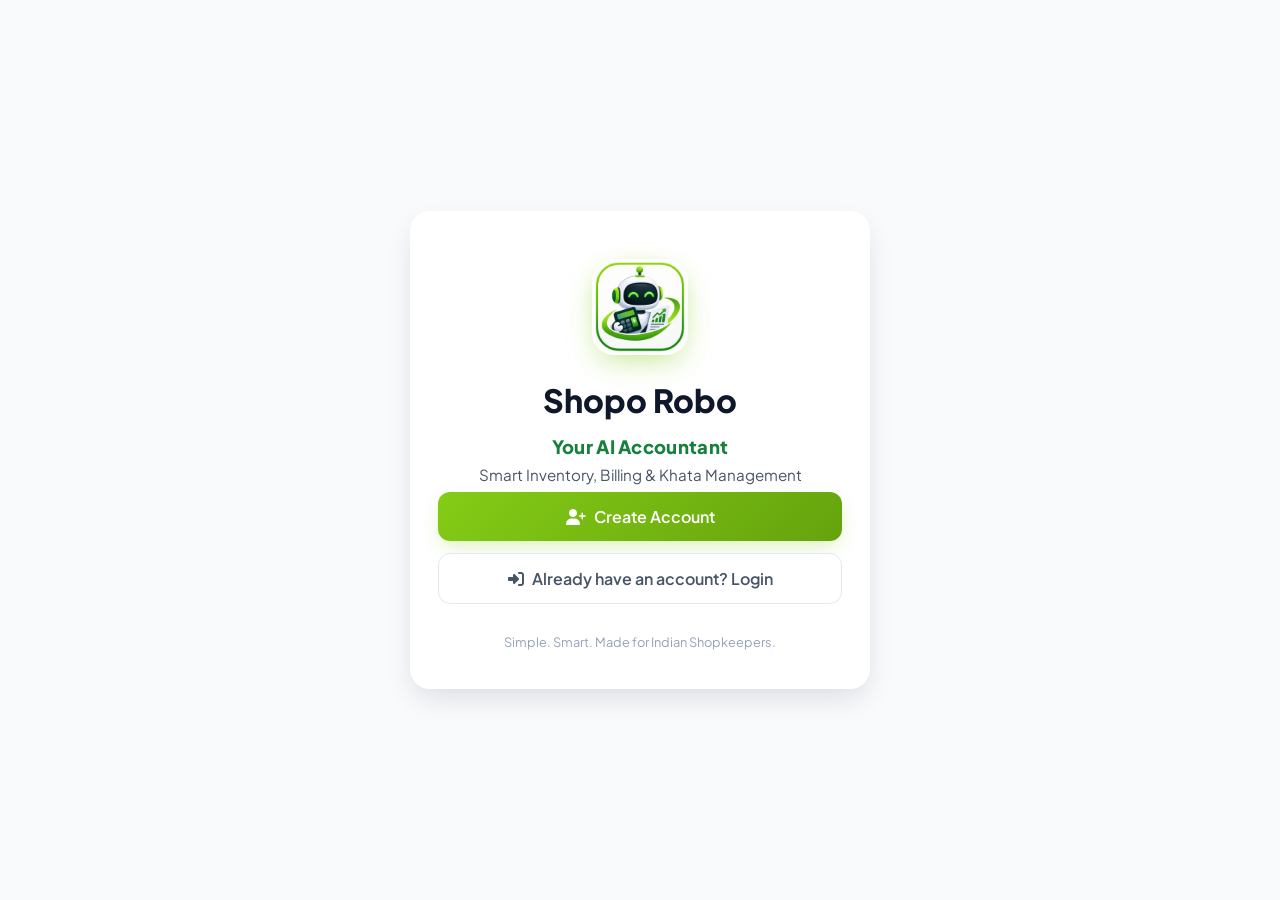
==== commit c5803c3c: "feat(branding): integrate official robot mascot, AI Accountant identity, and account creation celebr" ====
--- a/dashboard/index.html
+++ b/dashboard/index.html
@@ -4,6 +4,10 @@
     <meta charset="UTF-8">
     <meta name="viewport" content="width=device-width, initial-scale=1.0, maximum-scale=1.0, user-scalable=no">
     <title>Shopo Robo — Dukaan Dashboard</title>
+    <link rel="icon" type="image/png" sizes="32x32" href="/icons/favicon-32x32.png">
+    <link rel="icon" type="image/png" sizes="16x16" href="/icons/favicon-16x16.png">
+    <link rel="apple-touch-icon" sizes="180x180" href="/icons/apple-touch-icon.png">
+    <link rel="shortcut icon" href="/icons/favicon.ico">
     <link rel="icon" href="/icons/icon.svg" type="image/svg+xml">
     <link rel="manifest" href="/manifest.json">
     <link href="https://fonts.googleapis.com/css2?family=Plus+Jakarta+Sans:wght@400;500;600;700;800&display=swap" rel="stylesheet">
@@ -18,7 +22,7 @@
     <div class="welcome-modal-overlay" id="welcomeModal">
         <div class="welcome-modal-card">
             <div class="robot-mascot-container">
-                <img src="robot.svg" alt="Shopo Robo Mascot" width="160" height="160">
+                <img src="/icons/shopo_robo_mascot.png" alt="Shopo Robo Mascot" width="160" height="160" style="object-fit:contain; border-radius:28px; box-shadow:0 8px 24px rgba(132,204,22,0.3);">
             </div>
             <h2 class="welcome-greeting-hindi">नमस्ते! मैं हूँ Shopo Robo 🙏</h2>
             <h3 class="welcome-greeting-sub">"Namaste! Main hoon Shopo Robo, aapki dukaan ka smart assistant."</h3>
@@ -41,96 +45,113 @@
         <aside class="app-sidebar" id="appSidebar">
             <div class="sidebar-header">
                 <div class="brand-icon-wrap">
-                    <i class="fas fa-robot"></i>
+                    <img src="/icons/shopo_robo_mascot.png" alt="Shopo Robo" class="sidebar-brand-img">
                 </div>
                 <div class="brand-name-group">
                     <span class="brand-title">Shopo Robo</span>
-                    <span class="brand-sub">Smart Dukaan AI</span>
+                    <span class="brand-sub">Your AI Accountant</span>
                 </div>
             </div>
 
             <nav class="sidebar-nav">
+                <!-- Core SaaS Navigation (Prompt Section 2 & 9) -->
                 <button class="nav-item active" data-view="home" onclick="switchNav('home')">
-                    <i class="fas fa-home"></i>
-                    <span data-i18n="nav_home">Home / मुख्य पृष्ठ</span>
+                    <i class="fas fa-th-large"></i>
+                    <span data-i18n="nav_home">Dashboard / मुख्य पृष्ठ</span>
                 </button>
                 <button class="nav-item" data-view="inventory" onclick="switchNav('inventory')">
                     <i class="fas fa-boxes"></i>
                     <span data-i18n="nav_inventory">Inventory / स्टॉक</span>
                 </button>
-                <button class="nav-item" data-view="multi_store" onclick="switchNav('multi_store')">
-                    <i class="fas fa-store-alt"></i>
-                    <span data-i18n="nav_multi_store">Multi-Store Hub / शाखाएं</span>
+                <button class="nav-item" data-view="sales" onclick="switchNav('sales')">
+                    <i class="fas fa-shopping-cart"></i>
+                    <span data-i18n="nav_sales">Sales / बिक्री</span>
                 </button>
-                <button class="nav-item" data-view="shelf_scanner" onclick="switchNav('shelf_scanner')">
-                    <i class="fas fa-camera"></i>
-                    <span data-i18n="nav_shelf_scanner">Shelf Scanner / शेल्फ स्कैनर</span>
-                </button>
-                <button class="nav-item" data-view="sales" onclick="switchNav('sales')">
-                    <i class="fas fa-cash-register"></i>
-                    <span data-i18n="nav_sales">Sales / बिक्री</span>
+                <button class="nav-item" data-action="purchases" onclick="openAddProductModal()">
+                    <i class="fas fa-shopping-bag"></i>
+                    <span>Purchases / खरीद (स्टॉक)</span>
                 </button>
                 <button class="nav-item" data-view="reports" onclick="switchNav('reports')">
                     <i class="fas fa-chart-line"></i>
                     <span data-i18n="nav_reports">Reports / रिपोर्ट्स</span>
                 </button>
-                <button class="nav-item" data-view="time_machine" onclick="switchNav('time_machine')">
-                    <i class="fas fa-history"></i>
-                    <span data-i18n="nav_time_machine">Time Machine / टाइम मशीन</span>
+                <button class="nav-item" data-view="assistant" onclick="switchNav('assistant')">
+                    <img src="/icons/favicon-32x32.png" alt="" style="width:20px; height:20px; object-fit:contain; border-radius:4px; flex-shrink:0;">
+                    <span data-i18n="nav_assistant">Your AI Accountant</span>
                 </button>
-                <button class="nav-item" data-view="accountant" onclick="switchNav('accountant')">
-                    <i class="fas fa-file-invoice-dollar"></i>
-                    <span data-i18n="nav_accountant">AI Accountant / मुनीम</span>
-                </button>
-                <button class="nav-item" data-view="simulator" onclick="switchNav('simulator')">
-                    <i class="fas fa-calculator"></i>
-                    <span data-i18n="nav_simulator">Simulator / सिमुलेटर</span>
-                </button>
-                <button class="nav-item" data-view="news" onclick="switchNav('news')">
-                    <i class="fas fa-newspaper"></i>
-                    <span data-i18n="nav_news">News & Markets / समाचार</span>
-                </button>
-                <button class="nav-item" data-view="competitor" onclick="switchNav('competitor')">
-                    <i class="fas fa-crosshairs"></i>
-                    <span data-i18n="nav_competitor">Competitor Intel / प्रतिस्पर्धी</span>
-                </button>
-                <button class="nav-item" data-view="demand" onclick="switchNav('demand')">
-                    <i class="fas fa-ear-listen"></i>
-                    <span data-i18n="nav_demand">Customer Demand / मांग</span>
-                </button>
-                <button class="nav-item" data-view="negotiation" onclick="switchNav('negotiation')">
-                    <i class="fas fa-handshake"></i>
-                    <span data-i18n="nav_negotiation">Negotiation Coach / मोलभाव</span>
-                </button>
-                <button class="nav-item" data-view="translator" onclick="switchNav('translator')">
-                    <i class="fas fa-language"></i>
-                    <span data-i18n="nav_translator">Translator / अनुवादक</span>
-                </button>
-                <button class="nav-item" data-view="autopilot" onclick="switchNav('autopilot')">
-                    <i class="fas fa-robot"></i>
-                    <span data-i18n="nav_autopilot">AI Autopilot / ऑटोपायलट</span>
-                </button>
-                <button class="nav-item" data-view="notifications" onclick="switchNav('notifications')">
-                    <i class="fas fa-bell"></i>
-                    <span data-i18n="nav_notifications">Notifications / सूचनाएं</span>
-                </button>
-                <button class="nav-item" data-view="memory" onclick="switchNav('memory')">
-                    <i class="fas fa-brain"></i>
-                    <span data-i18n="nav_memory">Business Memory / व्यापार स्मृति</span>
-                </button>
-                <button class="nav-item" data-view="radar" onclick="switchNav('radar')">
-                    <i class="fas fa-satellite-dish"></i>
-                    <span data-i18n="nav_radar">Opportunity Radar / अवसर रडार</span>
-                </button>
-
-                <button class="nav-item" data-view="assistant" onclick="switchNav('assistant')">
-                    <i class="fas fa-comment-dots"></i>
-                    <span data-i18n="nav_assistant">AI Robo / सहायक</span>
+                <button class="nav-item" data-action="barcode" onclick="openBarcodeModal()">
+                    <i class="fas fa-qrcode"></i>
+                    <span>Barcode / QR स्कैन</span>
                 </button>
                 <button class="nav-item" data-view="settings" onclick="switchNav('settings')">
                     <i class="fas fa-cog"></i>
                     <span data-i18n="nav_settings">Settings / सेटिंग्स</span>
                 </button>
+
+                <!-- Clean Collapsible Group for Extended Specialized Capabilities -->
+                <div class="sidebar-section-divider"></div>
+                <div class="sidebar-section-header" onclick="toggleMoreTools()" style="display:flex; justify-content:space-between; align-items:center; cursor:pointer; padding:8px 14px; font-size:0.75rem; font-weight:700; color:var(--color-text-secondary); text-transform:uppercase; letter-spacing:0.5px;">
+                    <span>Specialized Tools / अन्य टूल्स</span>
+                    <i class="fas fa-chevron-down" id="moreToolsArrow" style="font-size:0.7rem; transition:transform 0.2s ease;"></i>
+                </div>
+                <div id="moreToolsSubNav" style="display:flex; flex-direction:column; gap:4px;">
+                    <button class="nav-item" data-view="multi_store" onclick="switchNav('multi_store')">
+                        <i class="fas fa-store-alt"></i>
+                        <span data-i18n="nav_multi_store">Multi-Store Hub / शाखाएं</span>
+                    </button>
+                    <button class="nav-item" data-view="shelf_scanner" onclick="switchNav('shelf_scanner')">
+                        <i class="fas fa-camera"></i>
+                        <span data-i18n="nav_shelf_scanner">Shelf Scanner / शेल्फ स्कैनर</span>
+                    </button>
+                    <button class="nav-item" data-view="time_machine" onclick="switchNav('time_machine')">
+                        <i class="fas fa-history"></i>
+                        <span data-i18n="nav_time_machine">Time Machine / टाइम मशीन</span>
+                    </button>
+                    <button class="nav-item" data-view="accountant" onclick="switchNav('accountant')">
+                        <i class="fas fa-file-invoice-dollar"></i>
+                        <span data-i18n="nav_accountant">AI Accountant / मुनीम</span>
+                    </button>
+                    <button class="nav-item" data-view="simulator" onclick="switchNav('simulator')">
+                        <i class="fas fa-calculator"></i>
+                        <span data-i18n="nav_simulator">Simulator / सिमुलेटर</span>
+                    </button>
+                    <button class="nav-item" data-view="news" onclick="switchNav('news')">
+                        <i class="fas fa-newspaper"></i>
+                        <span data-i18n="nav_news">News & Markets / समाचार</span>
+                    </button>
+                    <button class="nav-item" data-view="competitor" onclick="switchNav('competitor')">
+                        <i class="fas fa-crosshairs"></i>
+                        <span data-i18n="nav_competitor">Competitor Intel / प्रतिस्पर्धी</span>
+                    </button>
+                    <button class="nav-item" data-view="demand" onclick="switchNav('demand')">
+                        <i class="fas fa-ear-listen"></i>
+                        <span data-i18n="nav_demand">Customer Demand / मांग</span>
+                    </button>
+                    <button class="nav-item" data-view="negotiation" onclick="switchNav('negotiation')">
+                        <i class="fas fa-handshake"></i>
+                        <span data-i18n="nav_negotiation">Negotiation Coach / मोलभाव</span>
+                    </button>
+                    <button class="nav-item" data-view="translator" onclick="switchNav('translator')">
+                        <i class="fas fa-language"></i>
+                        <span data-i18n="nav_translator">Translator / अनुवादक</span>
+                    </button>
+                    <button class="nav-item" data-view="autopilot" onclick="switchNav('autopilot')">
+                        <i class="fas fa-robot"></i>
+                        <span data-i18n="nav_autopilot">AI Autopilot / ऑटोपायलट</span>
+                    </button>
+                    <button class="nav-item" data-view="notifications" onclick="switchNav('notifications')">
+                        <i class="fas fa-bell"></i>
+                        <span data-i18n="nav_notifications">Notifications / सूचनाएं</span>
+                    </button>
+                    <button class="nav-item" data-view="memory" onclick="switchNav('memory')">
+                        <i class="fas fa-brain"></i>
+                        <span data-i18n="nav_memory">Business Memory / व्यापार स्मृति</span>
+                    </button>
+                    <button class="nav-item" data-view="radar" onclick="switchNav('radar')">
+                        <i class="fas fa-satellite-dish"></i>
+                        <span data-i18n="nav_radar">Opportunity Radar / अवसर रडार</span>
+                    </button>
+                </div>
             </nav>
 
             <div class="sidebar-footer">
@@ -157,10 +178,20 @@
                         <span class="shop-status-dot"></span>
                         <span class="shop-name-display" id="headerShopName">Loading Shop...</span>
                     </div>
-                    <span class="prototype-tag" style="background:#FEF3C7; color:#92400E; font-size:0.72rem; font-weight:700; padding:2px 8px; border-radius:10px; border:1px solid #FCD34D;" title="Prototype Demo — Data is temporary and may reset">DEMO PROTOTYPE</span>
+                    <!-- Global Search Field for products, categories, and AI commands (Prompt Section 2) -->
+                    <div class="header-search-wrap">
+                        <i class="fas fa-search header-search-icon"></i>
+                        <input type="text" id="globalSearchInput" class="header-search-input" placeholder="Search products, sales, AI commands..." onkeydown="handleGlobalSearch(event)" aria-label="Global Search">
+                    </div>
                 </div>
 
                 <div class="header-right">
+                    <!-- Compact Header Weather Pill (Prompt Section 2) -->
+                    <div class="header-weather-pill" id="headerWeatherPill" onclick="scrollToWeatherWidget()" title="Live Weather Feed">
+                        <span id="headerWeatherIcon">🌤️</span>
+                        <span id="headerWeatherTemp">--°C</span>
+                    </div>
+
                     <!-- Language selector -->
                     <div class="lang-selector">
                         <button class="lang-btn active" data-lang="hi" onclick="setLanguage('hi')">हिन्दी</button>
@@ -214,16 +245,7 @@
                 <!-- ═══════════════════════════════════════════════ -->
                 <!-- VIEW 1: HOME (Dashboard)                       -->
                 <!-- ═══════════════════════════════════════════════ -->
-                <div class="view-section active" id="view-home">
-
-                    <!-- Live Data Active Banner -->
-                    <div class="demo-data-banner" id="liveDataBanner" style="background:var(--lime-50); border-color:var(--lime-300);">
-                        <div>
-                            <i class="fas fa-check-circle" style="color:var(--lime-700);"></i>
-                            <strong> DATA-DRIVEN DUKAAN:</strong> All stock, revenue, and profit figures are calculated strictly from your saved business records.
-                        </div>
-                        <span class="demo-data-pill" style="background:var(--lime-200); color:var(--lime-800);">Live Data</span>
-                    </div>
+                                <div class="view-section active" id="view-home">
 
                     <!-- First-Time User Welcome Banner (Visible when no products/sales) -->
                     <div class="business-empty-banner" id="firstTimeWelcomeBanner" style="display:none;">
@@ -247,365 +269,441 @@
                         </div>
                     </div>
 
-                    <!-- ── Feature 4: Live Date, Time, Location & Weather Widget ── -->
-                    <div class="weather-clock-widget" id="weatherClockWidget">
-                        <div class="wc-grid">
-                            <div class="wc-clock-side">
-                                <div class="wc-time-display">
-                                    <span id="wcLiveTime">--:--:--</span>
-                                    <span class="wc-ampm" id="wcAmPm">--</span>
-                                </div>
-                                <div class="wc-date-display" id="wcLiveDate">Loading date...</div>
-                                <div class="wc-location-row">
-                                    <select class="wc-city-select" id="wcCitySelect" onchange="handleCityChange(this.value)">
-                                        <option value="Delhi">📍 Delhi (NCR)</option>
-                                        <option value="Mumbai">📍 Mumbai</option>
-                                        <option value="Bengaluru">📍 Bengaluru</option>
-                                        <option value="Kolkata">📍 Kolkata</option>
-                                        <option value="Chennai">📍 Chennai</option>
-                                        <option value="Hyderabad">📍 Hyderabad</option>
-                                        <option value="Ahmedabad">📍 Ahmedabad</option>
-                                        <option value="Pune">📍 Pune</option>
-                                        <option value="Jaipur">📍 Jaipur</option>
-                                        <option value="Lucknow">📍 Lucknow</option>
-                                        <option value="Kanpur">📍 Kanpur</option>
-                                        <option value="Patna">📍 Patna</option>
-                                        <option value="Bhopal">📍 Bhopal</option>
-                                        <option value="Indore">📍 Indore</option>
-                                        <option value="Chandigarh">📍 Chandigarh</option>
-                                        <option value="Surat">📍 Surat</option>
-                                        <option value="Nagpur">📍 Nagpur</option>
-                                        <option value="Visakhapatnam">📍 Visakhapatnam</option>
-                                        <option value="Ludhiana">📍 Ludhiana</option>
-                                        <option value="Agra">📍 Agra</option>
-                                        <option value="Varanasi">📍 Varanasi</option>
-                                        <option value="Srinagar">📍 Srinagar</option>
-                                        <option value="Amritsar">📍 Amritsar</option>
-                                        <option value="Raipur">📍 Raipur</option>
-                                        <option value="Ranchi">📍 Ranchi</option>
-                                        <option value="Guwahati">📍 Guwahati</option>
-                                    </select>
-                                    <button type="button" class="wc-geo-btn" id="wcGeoBtn" onclick="detectUserLocation()" title="Detect my current location">
-                                        <i class="fas fa-crosshairs"></i> Detect Location
+                    <!-- ── Prompt Section 3: Clean Dashboard Welcome Greeting ── -->
+                    <div class="dashboard-welcome-banner" id="dashboardWelcomeBanner">
+                        <div class="welcome-banner-left">
+                            <div class="welcome-banner-icon">
+                                <i class="fas fa-store"></i>
+                            </div>
+                            <div class="welcome-banner-text">
+                                <h2 class="welcome-greeting" id="dashboardWelcomeGreeting">Good Morning! Here's what's happening with your shop today.</h2>
+                                <p class="welcome-subtitle" id="dashboardWelcomeSubtitle">Live dukaan overview &bull; All calculations strictly verified from saved business records.</p>
+                            </div>
+                        </div>
+                        <div class="welcome-banner-right">
+                            <button class="welcome-action-pill" onclick="openAddProductModal()">
+                                <i class="fas fa-plus"></i> Add Product
+                            </button>
+                            <button class="welcome-action-pill outline" onclick="openRecordSaleModal()">
+                                <i class="fas fa-cash-register"></i> New Sale
+                            </button>
+                        </div>
+                    </div>
+
+                    <!-- ── Prompt Section 4: Four Clean Business KPI Cards ── -->
+                    <div class="metrics-grid">
+                        <!-- Card 1: Today's Sales -->
+                        <div class="metric-card">
+                            <div class="metric-card-top">
+                                <span class="metric-label" data-i18n="metric_sales">Today's Sales / आज की बिक्री</span>
+                                <div class="metric-icon-circle metric-icon-green" aria-hidden="true">
+                                    <i class="fas fa-rupee-sign"></i>
+                                </div>
+                            </div>
+                            <div class="metric-val" id="metricSales">₹0</div>
+                            <div class="metric-trend" id="metricSalesTrend">
+                                <i class="fas fa-receipt" style="font-size:0.75rem;"></i>
+                                <span id="metricSalesSub">0 sales recorded today</span>
+                            </div>
+                        </div>
+
+                        <!-- Card 2: Total Profit -->
+                        <div class="metric-card">
+                            <div class="metric-card-top">
+                                <span class="metric-label" data-i18n="metric_profit">Total Profit / कुल मुनाफ़ा</span>
+                                <div class="metric-icon-circle metric-icon-lime" aria-hidden="true">
+                                    <i class="fas fa-chart-line"></i>
+                                </div>
+                            </div>
+                            <div class="metric-val" id="metricProfit">₹0</div>
+                            <div class="metric-trend" id="metricProfitTrend">
+                                <i class="fas fa-percentage" style="font-size:0.75rem;"></i>
+                                <span id="metricProfitSub">Gross Margin: 0.0%</span>
+                            </div>
+                        </div>
+
+                        <!-- Card 3: Stock Value -->
+                        <div class="metric-card">
+                            <div class="metric-card-top">
+                                <span class="metric-label">Stock Value / स्टॉक मूल्य</span>
+                                <div class="metric-icon-circle metric-icon-blue" aria-hidden="true">
+                                    <i class="fas fa-warehouse"></i>
+                                </div>
+                            </div>
+                            <div class="metric-val" id="metricStockValue">₹0</div>
+                            <div class="metric-trend" id="metricStockValueTrend">
+                                <i class="fas fa-tag" style="font-size:0.75rem;"></i>
+                                <span id="metricStockValueSub">Wholesale valuation</span>
+                            </div>
+                        </div>
+
+                        <!-- Card 4: Total Items -->
+                        <div class="metric-card">
+                            <div class="metric-card-top">
+                                <span class="metric-label" data-i18n="metric_products">Total Items / कुल सामान</span>
+                                <div class="metric-icon-circle metric-icon-amber" aria-hidden="true">
+                                    <i class="fas fa-boxes"></i>
+                                </div>
+                            </div>
+                            <div class="metric-val" id="metricTotalItems">0 items</div>
+                            <div class="metric-trend" id="metricTotalItemsTrend">
+                                <i class="fas fa-layer-group" style="font-size:0.75rem;"></i>
+                                <span id="metricTotalItemsSub">In 0 categories</span>
+                            </div>
+                        </div>
+                    </div>
+
+                    <!-- Hidden status trackers for backward-compatibility with existing updateOverviewMetrics functions -->
+                    <span id="metricLowStock" style="display:none;">0 items</span>
+                    <span id="metricLowStockSub" style="display:none;">All stock levels normal</span>
+                    <span id="metricLowStockTrend" style="display:none;"></span>
+                    <span id="metricNearExpiry" style="display:none;">0 items</span>
+                    <span id="metricNearExpirySub" style="display:none;">No items near expiry</span>
+                    <span id="metricNearExpiryTrend" style="display:none;"></span>
+                    <span id="overviewDataBadge" style="display:none;">Real Data</span>
+
+                    <!-- ── Responsive 2-Column Desktop SaaS Layout (Prompt Section 5 & 8) ── -->
+                    <div class="dashboard-main-layout">
+
+                        <!-- Main Content Column: Quick Actions, Sales Chart, Activity, Widgets -->
+                        <div class="dashboard-content-col">
+
+                            <!-- Prompt Section 7: Four Visually Distinct but Consistent Action Cards -->
+                            <div class="quick-actions-section">
+                                <div class="section-title-row">
+                                    <h3 class="section-title">
+                                        <i class="fas fa-bolt" style="color:var(--color-primary-green);"></i>
+                                        <span data-i18n="actions_title">Quick Actions / त्वरित कार्य</span>
+                                    </h3>
+                                </div>
+                                <div class="quick-actions-grid-4">
+                                    <button type="button" class="quick-action-card qa-stock" onclick="openAddProductModal()" aria-label="Add Stock">
+                                        <div class="qa-icon-wrap qa-icon-stock">
+                                            <i class="fas fa-plus-circle"></i>
+                                        </div>
+                                        <div class="qa-text-wrap">
+                                            <span class="qa-title">Add Stock</span>
+                                            <span class="qa-sub">सामान जोड़ें</span>
+                                        </div>
+                                        <i class="fas fa-chevron-right qa-arrow"></i>
                                     </button>
-                                    <button type="button" class="wc-retry-btn" id="wcRetryBtn" onclick="retryLiveWeather()" title="Refresh Weather" style="background:rgba(255,255,255,0.1); color:#E2E8F0; border:1px solid rgba(255,255,255,0.2); border-radius:var(--radius-sm); padding:4px 9px; cursor:pointer; font-size:0.8rem; display:inline-flex; align-items:center; gap:5px;">
-                                        <i class="fas fa-sync-alt" id="wcRefreshIcon"></i>
+
+                                    <button type="button" class="quick-action-card qa-sale" onclick="openRecordSaleModal()" aria-label="New Sale">
+                                        <div class="qa-icon-wrap qa-icon-sale">
+                                            <i class="fas fa-cash-register"></i>
+                                        </div>
+                                        <div class="qa-text-wrap">
+                                            <span class="qa-title">New Sale</span>
+                                            <span class="qa-sub">नई बिक्री</span>
+                                        </div>
+                                        <i class="fas fa-chevron-right qa-arrow"></i>
                                     </button>
-                                </div>
-                            </div>
-                            <div class="wc-weather-side" id="wcWeatherSide">
-                                <div class="wc-weather-header">
-                                    <div class="wc-temp-wrap">
-                                        <span class="wc-temp-icon" id="wcTempIcon">🌤️</span>
+
+                                    <button type="button" class="quick-action-card qa-scan" onclick="openBarcodeModal()" aria-label="Scan Barcode">
+                                        <div class="qa-icon-wrap qa-icon-scan">
+                                            <i class="fas fa-qrcode"></i>
+                                        </div>
+                                        <div class="qa-text-wrap">
+                                            <span class="qa-title">Scan Barcode</span>
+                                            <span class="qa-sub">बारकोड स्कैन</span>
+                                        </div>
+                                        <i class="fas fa-chevron-right qa-arrow"></i>
+                                    </button>
+
+                                    <button type="button" class="quick-action-card qa-ai" onclick="focusAIAssistant()" aria-label="AI Assistant">
+                                        <div class="qa-icon-wrap qa-icon-ai">
+                                            <i class="fas fa-robot"></i>
+                                        </div>
+                                        <div class="qa-text-wrap">
+                                            <span class="qa-title">AI Assistant</span>
+                                            <span class="qa-sub">AI से बात करें</span>
+                                        </div>
+                                        <i class="fas fa-chevron-right qa-arrow"></i>
+                                    </button>
+                                </div>
+                            </div>
+
+                            <!-- Prompt Section 5: Sales Overview Chart & Profit & Loss Summary -->
+                            <div class="sales-chart-card" id="salesOverviewChartCard">
+                                <div class="sales-chart-header">
+                                    <div class="chart-title-group">
+                                        <div class="chart-title-icon">
+                                            <i class="fas fa-chart-line"></i>
+                                        </div>
                                         <div>
-                                            <div class="wc-temp-val" id="wcTempVal">--°C</div>
-                                            <div class="wc-temp-condition" id="wcTempCondition">Loading Live Weather...</div>
+                                            <div class="chart-title">Sales & Revenue Overview / बिक्री का ग्राफ</div>
+                                            <div class="chart-subtitle">Verified performance calculated from logged transactions</div>
                                         </div>
                                     </div>
-                                    <div class="wc-temp-range" id="wcTempRange">H: --° | L: --°</div>
-                                </div>
-                                <div class="wc-stats-row">
-                                    <div class="wc-stat-item">
-                                        <span class="wc-stat-label">Humidity / नमी</span>
-                                        <span class="wc-stat-value" id="wcHumidity">--%</span>
+                                    <button class="btn-dash btn-dash-secondary" onclick="switchNav('sales')" style="padding:6px 14px; font-size:0.8rem;">
+                                        <i class="fas fa-table"></i> View Full Ledger
+                                    </button>
+                                </div>
+
+                                <!-- Dynamic Sales Bar Chart Container -->
+                                <div id="salesOverviewChartContainer">
+                                    <div class="empty-sales-chart" id="emptySalesChartNotice">
+                                        <div class="empty-chart-icon"><i class="fas fa-chart-bar"></i></div>
+                                        <div class="empty-chart-title">No Sales Transactions Recorded Yet</div>
+                                        <div class="empty-chart-desc">Record sales to generate live daily volume curves and real revenue analytics.</div>
                                     </div>
-                                    <div class="wc-stat-item">
-                                        <span class="wc-stat-label">Wind / हवा</span>
-                                        <span class="wc-stat-value" id="wcWind">-- km/h</span>
+                                </div>
+
+                                <!-- Profit & Loss Summary Grid -->
+                                <div class="pnl-summary-grid" id="pnlSummaryGrid">
+                                    <div class="pnl-item">
+                                        <span class="pnl-label">Gross Revenue</span>
+                                        <span class="pnl-val" id="pnlGrossRevenue">₹0</span>
                                     </div>
-                                    <div class="wc-stat-item">
-                                        <span class="wc-stat-label">Rain / बारिश</span>
-                                        <span class="wc-stat-value" id="wcRain">-- mm</span>
+                                    <div class="pnl-item">
+                                        <span class="pnl-label">COGS (Wholesale)</span>
+                                        <span class="pnl-val" id="pnlCOGS">₹0</span>
                                     </div>
-                                </div>
-                                <div class="wc-advisory-pill" id="wcAdvisoryPill">
-                                    <i class="fas fa-warehouse"></i>
-                                    <span id="wcStorageAdvisory">Fetching regional storage advisory...</span>
-                                </div>
-                                <div class="wc-source-badge" id="wcSourceBadge">Verified Feed: Open-Meteo Live API</div>
-                            </div>
-                        </div>
-                    </div>
-
-                    <!-- ── AI Assistant Card (Hero) ── -->
-                    <section class="ai-assistant-card" id="assistantHeroCard">
-                        <div class="ai-card-glow"></div>
-                        <div class="ai-card-inner">
-                            <div class="ai-card-top">
-                                <div class="ai-avatar-group">
-                                    <div class="ai-avatar-circle" onclick="openWelcomeModal()" title="Shopo Robo Mascot">
-                                        <img src="robot.svg" alt="Robot Avatar" class="ai-avatar-svg">
-                                        <span class="ai-status-pulse"></span>
+                                    <div class="pnl-item">
+                                        <span class="pnl-label">Operating Expenses</span>
+                                        <span class="pnl-val" id="pnlExpenses">₹0</span>
                                     </div>
-                                    <div class="ai-headline-group">
-                                        <h2>
-                                            <span data-i18n="ai_assistant_title">Shopo Robo Voice Assistant</span>
-                                            <span style="font-size:0.75rem; background:var(--lime-100); color:var(--lime-800); padding:2px 8px; border-radius:12px; font-weight:700;">PROTOTYPE</span>
-                                        </h2>
-                                        <div class="ai-status-text" id="aiStatusText" data-i18n="ai_status_ready">
-                                            Online &bull; Ready to help your shop (तैयार हूँ)
+                                    <div class="pnl-item">
+                                        <span class="pnl-label">Net Profit</span>
+                                        <span class="pnl-val profit" id="pnlNetProfit">₹0</span>
+                                    </div>
+                                </div>
+                            </div>
+
+                            <!-- Recent Activity & Stock Alerts Feed (2-Column Subgrid) -->
+                            <div class="activity-grid">
+                                <!-- Column 1: Recent Sales -->
+                                <div class="activity-card">
+                                    <div class="activity-card-header">
+                                        <h4 style="font-weight:700; font-size:0.95rem; display:flex; align-items:center; gap:8px;">
+                                            <i class="fas fa-receipt" style="color:var(--color-primary-green);"></i>
+                                            <span data-i18n="recent_sales_title">Recent Sales / हाल की बिक्री</span>
+                                        </h4>
+                                        <span class="demo-data-pill" id="recentSalesBadge" style="background:#DCFCE7; color:var(--color-primary-green); font-size:0.72rem; font-weight:700; padding:2px 8px; border-radius:10px;">Live Ledger</span>
+                                    </div>
+                                    <ul class="activity-list" id="recentSalesList">
+                                        <li class="empty-feed-state" id="emptySalesNotice">
+                                            <i class="fas fa-receipt"></i>
+                                            <p>No sales recorded yet. Use 'New Sale' to record transactions.</p>
+                                        </li>
+                                    </ul>
+                                </div>
+
+                                <!-- Column 2: Stock & Expiry Alerts -->
+                                <div class="activity-card">
+                                    <div class="activity-card-header">
+                                        <h4 style="font-weight:700; font-size:0.95rem; display:flex; align-items:center; gap:8px;">
+                                            <i class="fas fa-bell" style="color:var(--color-warning);"></i>
+                                            <span data-i18n="alerts_title">Alerts / चेतावनियाँ</span>
+                                        </h4>
+                                        <span class="demo-data-pill" id="alertsBadge" style="background:#FEF3C7; color:#92400E; font-size:0.72rem; font-weight:700; padding:2px 8px; border-radius:10px;">Live Alerts</span>
+                                    </div>
+                                    <ul class="activity-list" id="alertsList">
+                                        <li class="empty-feed-state" id="emptyAlertsNotice">
+                                            <i class="fas fa-check-circle" style="color:var(--color-success);"></i>
+                                            <p>All stock levels normal • No pending alerts</p>
+                                        </li>
+                                    </ul>
+                                </div>
+                            </div>
+
+                            <!-- Weather Clock & Storage Advisory Widget -->
+                            <div class="weather-clock-widget" id="weatherClockWidget">
+                                <div class="wc-grid">
+                                    <div class="wc-clock-side">
+                                        <div class="wc-time-display">
+                                            <span id="wcLiveTime">--:--:--</span>
+                                            <span class="wc-ampm" id="wcAmPm">--</span>
+                                        </div>
+                                        <div class="wc-date-display" id="wcLiveDate">Loading date...</div>
+                                        <div class="wc-location-row">
+                                            <select class="wc-city-select" id="wcCitySelect" onchange="handleCityChange(this.value)">
+                                                <option value="Delhi">📍 Delhi (NCR)</option>
+                                                <option value="Mumbai">📍 Mumbai</option>
+                                                <option value="Bengaluru">📍 Bengaluru</option>
+                                                <option value="Kolkata">📍 Kolkata</option>
+                                                <option value="Chennai">📍 Chennai</option>
+                                                <option value="Hyderabad">📍 Hyderabad</option>
+                                                <option value="Ahmedabad">📍 Ahmedabad</option>
+                                                <option value="Pune">📍 Pune</option>
+                                                <option value="Jaipur">📍 Jaipur</option>
+                                                <option value="Lucknow">📍 Lucknow</option>
+                                                <option value="Kanpur">📍 Kanpur</option>
+                                                <option value="Patna">📍 Patna</option>
+                                                <option value="Bhopal">📍 Bhopal</option>
+                                                <option value="Indore">📍 Indore</option>
+                                                <option value="Chandigarh">📍 Chandigarh</option>
+                                                <option value="Surat">📍 Surat</option>
+                                                <option value="Nagpur">📍 Nagpur</option>
+                                                <option value="Visakhapatnam">📍 Visakhapatnam</option>
+                                                <option value="Ludhiana">📍 Ludhiana</option>
+                                                <option value="Agra">📍 Agra</option>
+                                                <option value="Varanasi">📍 Varanasi</option>
+                                                <option value="Srinagar">📍 Srinagar</option>
+                                                <option value="Amritsar">📍 Amritsar</option>
+                                                <option value="Raipur">📍 Raipur</option>
+                                                <option value="Ranchi">📍 Ranchi</option>
+                                                <option value="Guwahati">📍 Guwahati</option>
+                                            </select>
+                                            <button type="button" class="wc-geo-btn" id="wcGeoBtn" onclick="detectUserLocation()" title="Detect my current location">
+                                                <i class="fas fa-crosshairs"></i> Detect
+                                            </button>
+                                            <button type="button" class="wc-retry-btn" id="wcRetryBtn" onclick="retryLiveWeather()" title="Refresh Weather">
+                                                <i class="fas fa-sync-alt" id="wcRefreshIcon"></i>
+                                            </button>
                                         </div>
                                     </div>
-                                </div>
-                                <span class="demo-data-pill" id="aiProviderBadge" style="background:var(--lime-100); color:var(--lime-800);"><i class="fas fa-globe-asia"></i> Universal AI & Market Intelligence</span>
-                            </div>
-
-                            <!-- Big Voice Microphone Area -->
-                            <div class="ai-voice-center">
-                                <div class="mic-btn-container" id="micBtnContainer">
-                                    <div class="mic-wave"></div>
-                                    <div class="mic-wave"></div>
-                                    <button class="mic-btn" id="mainMicBtn" onclick="toggleVoiceInput()" aria-label="Start Voice Command">
-                                        <i class="fas fa-microphone"></i>
-                                    </button>
-                                </div>
-                                <div class="mic-helper-text" id="micHelperText" data-i18n="mic_tap_to_speak">
-                                    माइक दबाकर बोलें (Tap Mic to Speak in Hindi, Hinglish, English)
-                                </div>
-                                <div class="mic-sub-text" id="micSubText">
-                                    "आज का गेहूं व प्याज का मंडी भाव?" or "TMT सरिया का रेट" or "Mera stock dikhao"
-                                </div>
-                            </div>
-
-                            <!-- Text Command Input Bar -->
-                            <form class="ai-input-bar" id="aiCommandForm" onsubmit="handleCommandSubmit(event); return false;">
-                                <i class="fas fa-search" style="color:var(--text-muted);"></i>
-                                <input type="text" class="ai-text-input" id="cmdInput"
-                                       placeholder="किसी भी उद्योग, मंडी, मौसम, सरकारी योजना या दुकान के बारे में पूछें..."
-                                       autocomplete="off"
-                                       onkeydown="if(event.key==='Enter'){event.preventDefault();handleCommandSubmit(event);}">
-                                <button type="button" class="ai-send-btn" id="aiSendBtn" aria-label="Send Command" onclick="handleCommandSubmit(event)">
-                                    <i class="fas fa-paper-plane"></i>
-                                </button>
-                            </form>
-
-                            <!-- Quick Preset Prompt Chips (Diverse Indian Industries & Markets) -->
-                            <div class="ai-chips-wrap">
-                                <span class="ai-chip-label" data-i18n="preset_label">Try asking:</span>
-                                <button type="button" class="ai-preset-chip" onclick="applyPresetCommand('Mandi me gehun aur sarson ka bhav kya hai?')">
-                                    🌾 मंडी भाव (APMC Rates)
-                                </button>
-                                <button type="button" class="ai-preset-chip" onclick="applyPresetCommand('Delhi aur Jaipur ka live mausam aur godown storage advisory')">
-                                    🌤️ मौसम व गोदाम सलाह
-                                </button>
-                                <button type="button" class="ai-preset-chip" onclick="applyPresetCommand('TMT Steel sariya aur Cement ka benchmark rate kya hai?')">
-                                    🏗️ सरिया व सीमेंट रेट
-                                </button>
-                                <button type="button" class="ai-preset-chip" onclick="applyPresetCommand('PMEGP subsidy aur Mudra loan scheme details')">
-                                    🏛️ सरकारी योजनाएं (MSME)
-                                </button>
-                                <button type="button" class="ai-preset-chip" onclick="applyPresetCommand('Mera stock aur low items dikhao')">
-                                    📦 दुकान का स्टॉक
-                                </button>
-                                <button type="button" class="ai-preset-chip" onclick="applyPresetCommand('Aaj ka munafa aur bikri dikhao')">
-                                    💰 आज का मुनाफ़ा
-                                </button>
-                                <button type="button" class="ai-preset-chip" onclick="applyPresetCommand('Gold and silver rates today')">
-                                    🪙 सोना-चांदी भाव
-                                </button>
-                            </div>
-
-                            <!-- Interactive Response Box -->
-                            <div class="ai-response-box" id="aiResponseBox">
-                                <div class="ai-response-header">
-                                    <div class="ai-response-sender">
-                                        <i class="fas fa-robot" style="color:var(--lime-600);"></i>
-                                        <span id="aiResponseHeaderTitle">Shopo Robo Intelligence</span>
+                                    <div class="wc-weather-side" id="wcWeatherSide">
+                                        <div class="wc-weather-header">
+                                            <div class="wc-temp-wrap">
+                                                <span class="wc-temp-icon" id="wcTempIcon">🌤️</span>
+                                                <div>
+                                                    <div class="wc-temp-val" id="wcTempVal">--°C</div>
+                                                    <div class="wc-temp-condition" id="wcTempCondition">Loading Live Weather...</div>
+                                                </div>
+                                            </div>
+                                            <div class="wc-temp-range" id="wcTempRange">H: --° | L: --°</div>
+                                        </div>
+                                        <div class="wc-stats-row">
+                                            <div class="wc-stat-item">
+                                                <span class="wc-stat-label">Humidity / नमी</span>
+                                                <span class="wc-stat-value" id="wcHumidity">--%</span>
+                                            </div>
+                                            <div class="wc-stat-item">
+                                                <span class="wc-stat-label">Wind / हवा</span>
+                                                <span class="wc-stat-value" id="wcWind">-- km/h</span>
+                                            </div>
+                                            <div class="wc-stat-item">
+                                                <span class="wc-stat-label">Rain / बारिश</span>
+                                                <span class="wc-stat-value" id="wcRain">-- mm</span>
+                                            </div>
+                                        </div>
+                                        <div class="wc-advisory-pill" id="wcAdvisoryPill">
+                                            <i class="fas fa-warehouse"></i>
+                                            <span id="wcStorageAdvisory">Fetching regional storage advisory...</span>
+                                        </div>
+                                        <div class="wc-source-badge" id="wcSourceBadge">Verified Feed: Open-Meteo Live API</div>
                                     </div>
-                                    <span class="demo-data-pill" id="aiIntentBadge" style="background:var(--lime-100); color:var(--lime-800);">Verified Intelligence</span>
-                                </div>
-                                <div class="ai-response-body" id="aiResponseBody">
-                                    Response will appear here...
-                                </div>
-                                <!-- Consequential Action Confirmation Card (Dynamic) -->
-                                <div id="aiActionConfirmCard" style="display:none; margin-top:12px; padding:12px; background:rgba(234, 179, 8, 0.1); border:1px solid #EAB308; border-radius:8px;">
-                                    <div style="font-weight:700; color:#854D0E; margin-bottom:6px;" id="aiActionConfirmTitle">⚠️ Action Confirmation Required</div>
-                                    <div style="font-size:0.875rem; color:#713F12; margin-bottom:10px;" id="aiActionConfirmText"></div>
-                                    <div style="display:flex; gap:10px;">
-                                        <button type="button" class="btn btn-primary" id="btnConfirmAIAction" style="background:#22C55E; color:#fff; border:none; padding:6px 14px; border-radius:6px; font-weight:700; cursor:pointer;">
-                                            <i class="fas fa-check"></i> Confirm & Execute
+                                </div>
+                            </div>
+
+                        </div>
+
+                        <!-- ── Prompt Section 8: AI Assistant Panel (Right Column on Desktop) ── -->
+                        <div class="dashboard-sidebar-col">
+                            <section class="ai-assistant-card" id="assistantHeroCard">
+                                <div class="ai-card-glow"></div>
+                                <div class="ai-card-inner">
+                                    <div class="ai-card-top">
+                                        <div class="ai-avatar-group">
+                                            <div class="ai-avatar-circle" onclick="openWelcomeModal()" title="Shopo Robo — Your AI Accountant">
+                                                <img src="/icons/shopo_robo_mascot.png" alt="Your AI Accountant" class="ai-avatar-img">
+                                                <span class="ai-status-pulse"></span>
+                                            </div>
+                                            <div class="ai-headline-group">
+                                                <h2>
+                                                    <span data-i18n="ai_assistant_title">Your AI Accountant</span>
+                                                </h2>
+                                                <div class="ai-status-text" id="aiStatusText" data-i18n="ai_status_ready">
+                                                    Online &bull; Ready to help your shop (तैयार हूँ)
+                                                </div>
+                                            </div>
+                                        </div>
+                                        <span class="demo-data-pill" id="aiProviderBadge" style="background:#ECFCCB; color:#3F6212; font-size:0.72rem; font-weight:700; padding:2px 8px; border-radius:10px;">Universal AI</span>
+                                    </div>
+
+                                    <!-- Central Interactive Voice Control -->
+                                    <div class="ai-voice-centerpiece">
+                                        <div class="mic-btn-container state-ready" id="micBtnContainer">
+                                            <div class="mic-wave mic-wave-1"></div>
+                                            <div class="mic-wave mic-wave-2"></div>
+                                            <div class="mic-wave mic-wave-3"></div>
+                                            <button type="button" class="mic-btn" id="mainMicBtn" onclick="toggleVoiceInput()" aria-label="Microphone Voice Assistant Button">
+                                                <i class="fas fa-microphone" id="micIcon"></i>
+                                            </button>
+                                        </div>
+                                        <div class="speaking-equalizer" id="speakingEqualizer">
+                                            <span></span><span></span><span></span><span></span><span></span>
+                                        </div>
+                                        <div class="mic-helper-text" id="micHelperText" data-i18n="mic_helper">
+                                            माइक दबाकर बोलें (Tap Mic to Speak in Hindi, Hinglish, English)
+                                        </div>
+                                        <div class="mic-sub-text" id="micSubText" data-i18n="mic_sub">
+                                            Natural voice for stock, sales, prices, weather & schemes
+                                        </div>
+                                    </div>
+
+                                    <!-- Command Input Form -->
+                                    <form class="ai-input-form" id="aiCommandForm" onsubmit="event.preventDefault(); handleCommandSubmit(event);">
+                                        <input type="text"
+                                               class="ai-text-input"
+                                               id="cmdInput"
+                                               placeholder="किसी भी उद्योग, मंडी, मौसम या दुकान के बारे में पूछें..."
+                                               autocomplete="off"
+                                               onkeydown="if(event.key==='Enter'){event.preventDefault();handleCommandSubmit(event);}">
+                                        <button type="button" class="ai-send-btn" id="aiSendBtn" aria-label="Send Command" onclick="handleCommandSubmit(event)">
+                                            <i class="fas fa-paper-plane"></i>
                                         </button>
-                                        <button type="button" class="btn btn-outline" id="btnCancelAIAction" style="background:#EF4444; color:#fff; border:none; padding:6px 14px; border-radius:6px; font-weight:700; cursor:pointer;">
-                                            <i class="fas fa-times"></i> Cancel
+                                    </form>
+
+                                    <!-- Quick Preset Prompt Chips -->
+                                    <div class="ai-chips-wrap">
+                                        <span class="ai-chip-label" data-i18n="preset_label">Try asking:</span>
+                                        <button type="button" class="ai-preset-chip" onclick="applyPresetCommand('Mera stock aur low items dikhao')">
+                                            📦 दुकान का स्टॉक
+                                        </button>
+                                        <button type="button" class="ai-preset-chip" onclick="applyPresetCommand('Aaj ka munafa aur bikri dikhao')">
+                                            💰 आज का मुनाफ़ा
+                                        </button>
+                                        <button type="button" class="ai-preset-chip" onclick="applyPresetCommand('Mandi me gehun aur sarson ka bhav kya hai?')">
+                                            🌾 मंडी भाव
+                                        </button>
+                                        <button type="button" class="ai-preset-chip" onclick="applyPresetCommand('Delhi aur Jaipur ka live mausam aur godown storage advisory')">
+                                            🌤️ मौसम सलाह
                                         </button>
                                     </div>
-                                </div>
-                            </div>
-                        </div>
-                    </section>
-
-                    <!-- ── Business Overview Cards (Metrics Grid) ── -->
-                    <div class="section-title-row">
-                        <h3 class="section-title">
-                            <i class="fas fa-chart-pie" style="color:var(--lime-600);"></i>
-                            <span data-i18n="overview_title">Business Overview / आज का हिसाब</span>
-                        </h3>
-                        <span class="demo-data-pill" id="overviewDataBadge" style="background:var(--lime-100); color:var(--lime-800);">Real Data</span>
-                    </div>
-
-                    <div class="metrics-grid">
-                        <!-- Metric 1: Today's Sales -->
-                        <div class="metric-card">
-                            <div class="metric-card-top">
-                                <span class="metric-label" data-i18n="metric_sales">Today's Sales (आज की बिक्री)</span>
-                                <div class="metric-icon-circle metric-icon-green">
-                                    <i class="fas fa-rupee-sign"></i>
-                                </div>
-                            </div>
-                            <div class="metric-val" id="metricSales">₹0</div>
-                            <div class="metric-trend" style="color:var(--text-muted);" id="metricSalesTrend">
-                                <span id="metricSalesSub">0 sales recorded today</span>
-                            </div>
-                        </div>
-
-                        <!-- Metric 2: Today's Gross Profit -->
-                        <div class="metric-card">
-                            <div class="metric-card-top">
-                                <span class="metric-label" data-i18n="metric_profit">Gross Profit (मुनाफ़ा)</span>
-                                <div class="metric-icon-circle metric-icon-lime">
-                                    <i class="fas fa-wallet"></i>
-                                </div>
-                            </div>
-                            <div class="metric-val" id="metricProfit">₹0</div>
-                            <div class="metric-trend" style="color:var(--text-muted);" id="metricProfitTrend">
-                                <span id="metricProfitSub">Gross Margin: 0.0%</span>
-                            </div>
-                        </div>
-
-                        <!-- Metric 3: Total Products -->
-                        <div class="metric-card">
-                            <div class="metric-card-top">
-                                <span class="metric-label" data-i18n="metric_products">Total Products (कुल सामान)</span>
-                                <div class="metric-icon-circle metric-icon-blue">
-                                    <i class="fas fa-cubes"></i>
-                                </div>
-                            </div>
-                            <div class="metric-val" id="metricTotalItems">0 items</div>
-                            <div class="metric-trend" style="color:var(--text-muted);">
-                                <span id="metricTotalItemsSub">In 0 categories</span>
-                            </div>
-                        </div>
-
-                        <!-- Metric 4: Low Stock -->
-                        <div class="metric-card">
-                            <div class="metric-card-top">
-                                <span class="metric-label" data-i18n="metric_low_stock">Low Stock (कम स्टॉक)</span>
-                                <div class="metric-icon-circle metric-icon-yellow">
-                                    <i class="fas fa-exclamation-triangle"></i>
-                                </div>
-                            </div>
-                            <div class="metric-val" id="metricLowStock" style="color:var(--green-500);">0 items</div>
-                            <div class="metric-trend" id="metricLowStockTrend" style="color:var(--text-muted);">
-                                <span id="metricLowStockSub">All stock levels normal</span>
-                            </div>
-                        </div>
-
-                        <!-- Metric 5: Near Expiry -->
-                        <div class="metric-card">
-                            <div class="metric-card-top">
-                                <span class="metric-label" data-i18n="metric_expiry">Near Expiry (जल्द एक्सपायरी)</span>
-                                <div class="metric-icon-circle metric-icon-red">
-                                    <i class="fas fa-calendar-times"></i>
-                                </div>
-                            </div>
-                            <div class="metric-val" id="metricNearExpiry" style="color:var(--green-500);">0 items</div>
-                            <div class="metric-trend" id="metricNearExpiryTrend" style="color:var(--text-muted);">
-                                <span id="metricNearExpirySub">No items near expiry</span>
-                            </div>
-                        </div>
-                    </div>
-
-                    <!-- ── Quick Actions ── -->
-                    <div class="section-title-row">
-                        <h3 class="section-title">
-                            <i class="fas fa-bolt" style="color:var(--lime-600);"></i>
-                            <span data-i18n="actions_title">Quick Actions / त्वरित कार्य</span>
-                        </h3>
-                    </div>
-
-                    <div class="quick-actions-grid">
-                        <button class="quick-action-btn" onclick="openAddProductModal()">
-                            <div class="action-icon-circle action-green">
-                                <i class="fas fa-plus"></i>
-                            </div>
-                            <span class="action-btn-title" data-i18n="act_add_prod">Add Product</span>
-                            <span class="action-btn-sub">नया सामान जोड़ें</span>
-                        </button>
-
-                        <button class="quick-action-btn" onclick="openBarcodeModal()">
-                            <div class="action-icon-circle action-lime">
-                                <i class="fas fa-barcode"></i>
-                            </div>
-                            <span class="action-btn-title" data-i18n="act_scan">Scan Barcode</span>
-                            <span class="action-btn-sub">बारकोड स्कैन</span>
-                        </button>
-
-                        <button class="quick-action-btn" onclick="switchNav('inventory')">
-                            <div class="action-icon-circle action-blue">
-                                <i class="fas fa-boxes"></i>
-                            </div>
-                            <span class="action-btn-title" data-i18n="act_inventory">View Inventory</span>
-                            <span class="action-btn-sub">स्टॉक देखें</span>
-                        </button>
-
-                        <button class="quick-action-btn" onclick="openRecordSaleModal()">
-                            <div class="action-icon-circle action-purple">
-                                <i class="fas fa-cash-register"></i>
-                            </div>
-                            <span class="action-btn-title" data-i18n="act_sale">Record Sale</span>
-                            <span class="action-btn-sub">बिक्री दर्ज करें</span>
-                        </button>
-
-                        <button class="quick-action-btn" onclick="switchNav('reports')">
-                            <div class="action-icon-circle action-yellow">
-                                <i class="fas fa-file-invoice-dollar"></i>
-                            </div>
-                            <span class="action-btn-title" data-i18n="act_reports">Reports</span>
-                            <span class="action-btn-sub">मुनाफ़ा रिपोर्ट</span>
-                        </button>
-                    </div>
-
-                    <!-- ── Recent Activity & Alerts Feed ── -->
-                    <div class="activity-grid">
-                        <!-- Column 1: Recent Sales -->
-                        <div class="activity-card">
-                            <div class="activity-card-header">
-                                <h4 style="font-weight:800; font-size:1rem; display:flex; align-items:center; gap:8px;">
-                                    <i class="fas fa-receipt" style="color:var(--green-500);"></i>
-                                    <span data-i18n="recent_sales_title">Recent Sales / हाल की बिक्री</span>
-                                </h4>
-                                <span class="demo-data-pill" id="recentSalesBadge" style="background:var(--lime-100); color:var(--lime-800);">Live Ledger</span>
-                            </div>
-                            <ul class="activity-list" id="recentSalesList">
-                                <li class="empty-feed-state" id="emptySalesNotice">
-                                    <i class="fas fa-receipt"></i>
-                                    <p>No sales recorded yet. Use 'Record Sale' to log transactions.</p>
-                                </li>
-                            </ul>
-                        </div>
-
-                        <!-- Column 2: Stock & Expiry Alerts -->
-                        <div class="activity-card">
-                            <div class="activity-card-header">
-                                <h4 style="font-weight:800; font-size:1rem; display:flex; align-items:center; gap:8px;">
-                                    <i class="fas fa-bell" style="color:var(--yellow-500);"></i>
-                                    <span data-i18n="alerts_title">Alerts / चेतावनियाँ</span>
-                                </h4>
-                                <span class="demo-data-pill" id="alertsBadge" style="background:var(--lime-100); color:var(--lime-800);">Live Alerts</span>
-                            </div>
-                            <ul class="activity-list" id="alertsList">
-                                <li class="empty-feed-state" id="emptyAlertsNotice">
-                                    <i class="fas fa-check-circle" style="color:var(--green-500);"></i>
-                                    <p>All stock levels normal • No pending alerts</p>
-                                </li>
-                            </ul>
-                        </div>
+
+                                    <!-- Interactive Response Box -->
+                                    <div class="ai-response-box" id="aiResponseBox">
+                                        <div class="ai-response-header">
+                                            <div class="ai-response-sender">
+                                                <i class="fas fa-robot" style="color:var(--color-primary-green);"></i>
+                                                <span id="aiResponseHeaderTitle">Shopo Robo Intelligence</span>
+                                            </div>
+                                            <span class="demo-data-pill" id="aiIntentBadge" style="background:#ECFCCB; color:#3F6212; font-size:0.72rem; font-weight:700; padding:2px 8px; border-radius:10px;">Verified Intelligence</span>
+                                        </div>
+                                        <div class="ai-response-body" id="aiResponseBody">
+                                            Ready to assist. Tap the microphone or type above...
+                                        </div>
+                                        <!-- Consequential Action Confirmation Card (Dynamic) -->
+                                        <div id="aiActionConfirmCard" style="display:none; margin-top:14px; padding:16px; background:#FEFCE8; border:1.5px solid #EAB308; border-radius:12px; box-shadow:0 4px 12px rgba(234, 179, 8, 0.15);">
+                                            <div style="font-weight:800; font-size:1rem; color:#854D0E; margin-bottom:6px; display:flex; align-items:center; gap:8px;" id="aiActionConfirmTitle">
+                                                <i class="fas fa-shield-alt" style="color:#D97706;"></i>
+                                                <span>Action Confirmation Required / पुष्टि आवश्यक</span>
+                                            </div>
+                                            <div style="font-size:0.92rem; color:#713F12; margin-bottom:12px; line-height:1.5;" id="aiActionConfirmText"></div>
+                                            <div id="aiActionProposedDetails" style="margin-bottom:14px;"></div>
+                                            <div style="display:flex; gap:12px; flex-wrap:wrap;">
+                                                <button type="button" class="btn btn-primary" id="btnConfirmAIAction" style="background:#16803C; color:#fff; border:none; padding:10px 20px; border-radius:8px; font-weight:700; font-size:0.9rem; cursor:pointer; display:inline-flex; align-items:center; gap:8px;">
+                                                    <i class="fas fa-check"></i> Confirm & Execute / सुरक्षित सहेजें
+                                                </button>
+                                                <button type="button" class="btn btn-outline" id="btnCancelAIAction" style="background:#DC2626; color:#fff; border:none; padding:10px 18px; border-radius:8px; font-weight:700; font-size:0.9rem; cursor:pointer; display:inline-flex; align-items:center; gap:8px;">
+                                                    <i class="fas fa-times"></i> Cancel / रद्द करें
+                                                </button>
+                                            </div>
+                                        </div>
+                                    </div>
+
+                                </div>
+                            </section>
+                        </div>
+
                     </div>
 
                 </div>
 
                 <!-- ═══════════════════════════════════════════════ -->
-                <!-- VIEW 2: INVENTORY (Preview)                    -->
+                <!-- VIEW 2: INVENTORY<!-- VIEW 2: INVENTORY (Preview)                    -->
                 <!-- ═══════════════════════════════════════════════ -->
                 <div class="view-section" id="view-inventory">
                     <div class="section-title-row">
@@ -857,7 +955,7 @@
                     </div>
 
                     <div style="background:#FFF; border:2px solid var(--lime-400); border-radius:var(--radius-xl); padding:32px; text-align:center;">
-                        <img src="robot.svg" alt="Robot" width="120" height="120" style="margin-bottom:16px;">
+                        <img src="/icons/shopo_robo_mascot.png" alt="Your AI Accountant" width="120" height="120" style="margin-bottom:16px; object-fit:contain; border-radius:24px; box-shadow:0 6px 20px rgba(132,204,22,0.25);">
                         <h3 style="font-size:1.4rem; font-weight:800; margin-bottom:8px;">
                             "नमस्ते! आप क्या पूछना चाहते हैं?"
                         </h3>
@@ -919,7 +1017,25 @@
                             <div class="ai-response-body" id="assistantViewResponseBody">
                                 Response will appear here...
                             </div>
-                        </div>
+                            <!-- Consequential Action Confirmation Card for Assistant View -->
+                            <div id="assistantViewActionConfirmCard" style="display:none; margin-top:14px; padding:16px; background:#FEFCE8; border:1.5px solid #EAB308; border-radius:12px; box-shadow:0 4px 12px rgba(234, 179, 8, 0.15);">
+                                <div style="font-weight:800; font-size:1rem; color:#854D0E; margin-bottom:6px; display:flex; align-items:center; gap:8px;" id="assistantViewActionConfirmTitle">
+                                    <i class="fas fa-shield-alt" style="color:#D97706;"></i>
+                                    <span>Action Confirmation Required / पुष्टि आवश्यक</span>
+                                </div>
+                                <div style="font-size:0.92rem; color:#713F12; margin-bottom:12px; line-height:1.5;" id="assistantViewActionConfirmText"></div>
+                                <div id="assistantViewActionProposedDetails" style="margin-bottom:14px;"></div>
+                                <div style="display:flex; gap:12px; flex-wrap:wrap;">
+                                    <button type="button" class="btn btn-primary" id="btnConfirmAssistantAction" style="background:#16A34A; color:#fff; border:none; padding:10px 20px; border-radius:8px; font-weight:700; font-size:0.9rem; cursor:pointer; display:inline-flex; align-items:center; gap:8px; box-shadow:0 2px 6px rgba(22,163,74,0.3);">
+                                        <i class="fas fa-check"></i> Confirm & Execute / सुरक्षित सहेजें
+                                    </button>
+                                    <button type="button" class="btn btn-outline" id="btnCancelAssistantAction" style="background:#DC2626; color:#fff; border:none; padding:10px 18px; border-radius:8px; font-weight:700; font-size:0.9rem; cursor:pointer; display:inline-flex; align-items:center; gap:8px;">
+                                        <i class="fas fa-times"></i> Cancel / रद्द करें
+                                    </button>
+                                </div>
+                            </div>
+                        </div>
+
                     </div>
                 </div>
 
@@ -1129,15 +1245,15 @@
                                             <option value="hinglish">Hinglish</option>
                                             <option value="es">Español</option>
                                             <option value="fr">Français</option>
-                                            <option value="ar">العربية (Arabic)</option>
-                                            <option value="zh">中文 (Chinese)</option>
-                                            <option value="ja">日本語 (Japanese)</option>
-                                            <option value="bn">বাংলা (Bengali)</option>
-                                            <option value="mr">मराठी (Marathi)</option>
-                                            <option value="te">తెలుగు (Telugu)</option>
-                                            <option value="ta">தமிழ் (Tamil)</option>
-                                            <option value="gu">ગુજરાતી (Gujarati)</option>
-                                            <option value="ur">اردو (Urdu)</option>
+                                            <option value="ar">العربية</option>
+                                            <option value="zh">中文</option>
+                                            <option value="ja">日本語</option>
+                                            <option value="bn">বাংলা</option>
+                                            <option value="mr">मराठी</option>
+                                            <option value="te">తెలుగు</option>
+                                            <option value="ta">தமிழ்</option>
+                                            <option value="gu">ગુજરાતી</option>
+                                            <option value="ur">اردو</option>
                                             <option value="de">Deutsch</option>
                                             <option value="ru">Русский</option>
                                         </select>
@@ -1146,8 +1262,8 @@
                                     <div class="pref-field">
                                         <label for="prefNewsLang">News Feed Language / समाचार भाषा</label>
                                         <select id="prefNewsLang">
+                                            <option value="en">English (Google News RSS)</option>
                                             <option value="hi">हिन्दी (Hindi RSS Feeds)</option>
-                                            <option value="en">English (Google News RSS)</option>
                                         </select>
                                     </div>
 
@@ -2726,42 +2842,143 @@
     </div>
 
     <!-- ======================================================== -->
-    <!-- MODAL: BARCODE SCANNER SIMULATION                        -->
+    <!-- MODAL: UNIVERSAL BARCODE & QR CODE SCANNER               -->
     <!-- ======================================================== -->
     <div class="modal-overlay" id="barcodeModal">
-        <div class="modal-card">
-            <div class="modal-header">
-                <h3><i class="fas fa-barcode" style="color:var(--lime-600);"></i> Barcode Scanner / स्कैनर</h3>
-                <button class="modal-close-btn" onclick="closeModal('barcodeModal')"><i class="fas fa-times"></i></button>
-            </div>
-            <div class="modal-body">
-                <div class="scanner-viewport">
-                    <div class="scanner-laser"></div>
-                    <div class="scanner-reticle">
-                        <span>Align Barcode</span>
-                    </div>
-                </div>
-                <p style="font-size:0.85rem; color:var(--text-secondary); text-align:center;">
-                    Point your camera at any FMCG barcode or click sample buttons below to test scanning:
-                </p>
-                <div class="barcode-sample-chips">
-                    <button class="barcode-chip-btn" onclick="simulateBarcodeScan('8901058852393', 'Maggi 2-Minute Noodles')">
-                        🍜 Maggi 2-Min
-                    </button>
-                    <button class="barcode-chip-btn" onclick="simulateBarcodeScan('8904043901005', 'Tata Salt 1kg')">
-                        🧂 Tata Salt
-                    </button>
-                    <button class="barcode-chip-btn" onclick="simulateBarcodeScan('8901719101038', 'Parle-G Glucose')">
-                        🍪 Parle-G
-                    </button>
-                    <button class="barcode-chip-btn" onclick="simulateBarcodeScan('8901262010054', 'Amul Butter 100g')">
-                        🧈 Amul Butter
-                    </button>
-                </div>
-                <div id="barcodeResultBox" style="display:none; background:var(--lime-50); border:1px solid var(--lime-300); padding:10px; border-radius:8px; font-size:0.9rem; font-weight:600; text-align:center; color:var(--lime-800);"></div>
-            </div>
-            <div class="modal-footer">
-                <button type="button" class="btn-dash btn-dash-secondary" onclick="closeModal('barcodeModal')">Close</button>
+        <div class="modal-card scanner-modal-card">
+            <div class="scanner-modal-header">
+                <h3>
+                    <i class="fas fa-qrcode" style="color:var(--lime-600);"></i>
+                    <i class="fas fa-barcode" style="color:var(--lime-600); margin-left:-4px;"></i>
+                    <span>Universal Barcode & QR Scanner / बारकोड स्कैनर</span>
+                </h3>
+                <button type="button" class="modal-close-btn" onclick="closeBarcodeModal()">
+                    <i class="fas fa-times"></i>
+                </button>
+            </div>
+
+            <!-- Tab Navigation Bar -->
+            <div class="scanner-tab-bar">
+                <button type="button" class="scanner-tab-btn active" id="scannerTabCamera" onclick="switchScannerTab('camera')">
+                    <i class="fas fa-camera"></i> Live Camera / कैमरा
+                </button>
+                <button type="button" class="scanner-tab-btn" id="scannerTabUpload" onclick="switchScannerTab('upload')">
+                    <i class="fas fa-file-image"></i> Upload Image / फोटो
+                </button>
+                <button type="button" class="scanner-tab-btn" id="scannerTabManual" onclick="switchScannerTab('manual')">
+                    <i class="fas fa-keyboard"></i> Manual Code / टाइप करें
+                </button>
+                <button type="button" class="scanner-tab-btn" id="scannerTabSamples" onclick="switchScannerTab('samples')">
+                    <i class="fas fa-vial"></i> Sample Codes / टेस्ट कोड
+                </button>
+            </div>
+
+            <div class="scanner-body">
+                <!-- 1. LIVE CAMERA PANEL -->
+                <div id="scannerCameraPanel">
+                    <div class="scanner-camera-controls">
+                        <select id="scannerCameraSelect" class="scanner-select" onchange="onScannerCameraChange(this.value)">
+                            <option value="">Detecting Cameras...</option>
+                        </select>
+                        <button type="button" class="scanner-icon-btn" id="scannerSwitchCameraBtn" onclick="toggleCameraFacing()" title="Switch Front/Back Camera">
+                            <i class="fas fa-sync-alt"></i> Flip Camera
+                        </button>
+                        <button type="button" class="scanner-icon-btn" id="scannerTorchBtn" onclick="toggleTorch()" style="display:none;" title="Flashlight">
+                            <i class="fas fa-bolt"></i> Flash
+                        </button>
+                    </div>
+
+                    <div class="scanner-viewport-box">
+                        <div id="scannerReader"></div>
+                        <div class="scanner-reticle-overlay" id="scannerReticle">
+                            <span>Align Code</span>
+                        </div>
+                        <div class="scanner-laser-line" id="scannerLaser"></div>
+                    </div>
+                    <div class="scanner-status-hint" id="scannerStatusText">
+                        <i class="fas fa-info-circle" style="color:var(--lime-600);"></i>
+                        <span>Point camera at any product barcode or QR code / बारकोड या QR सामने लाएं</span>
+                    </div>
+                </div>
+
+                <!-- 2. IMAGE UPLOAD PANEL -->
+                <div id="scannerUploadPanel" style="display:none;">
+                    <div class="scanner-dropzone" onclick="document.getElementById('scannerFileInput').click()">
+                        <i class="fas fa-cloud-upload-alt" style="font-size:2.4rem; color:var(--lime-600); margin-bottom:8px;"></i>
+                        <h4 style="margin:0 0 4px 0; color:var(--text-primary);">Click or Drop Barcode Image</h4>
+                        <p style="margin:0; font-size:0.82rem; color:var(--text-secondary);">
+                            JPG, PNG, or WebP containing a barcode or QR code
+                        </p>
+                        <input type="file" id="scannerFileInput" accept="image/*" style="display:none;" onchange="handleScannerFileSelect(event)">
+                    </div>
+                </div>
+
+                <!-- 3. MANUAL ENTRY PANEL -->
+                <div id="scannerManualPanel" style="display:none;">
+                    <p style="font-size:0.85rem; color:var(--text-secondary); margin:0 0 8px 0;">
+                        Enter Barcode, GTIN, ISBN, or SKU code manually:
+                    </p>
+                    <div class="scanner-manual-box">
+                        <input type="text" id="scannerManualInput" class="scanner-manual-input" placeholder="e.g. 8901058852393, 9780143428282..." onkeydown="if(event.key==='Enter') submitManualScannerCode()">
+                        <button type="button" class="btn-dash btn-dash-primary" onclick="submitManualScannerCode()">
+                            <i class="fas fa-search"></i> Lookup
+                        </button>
+                    </div>
+                </div>
+
+                <!-- 4. SAMPLE CODES PANEL -->
+                <div id="scannerSamplesPanel" style="display:none;">
+                    <p style="font-size:0.82rem; color:var(--text-secondary); margin:0 0 6px 0;">
+                        Click any sample code to test universal multi-category lookup and registration:
+                    </p>
+                    <div class="barcode-sample-chips">
+                        <button type="button" class="barcode-chip-btn" onclick="lookupScannedCode('8901058852393', 'EAN_13')">
+                            🍜 FMCG (Maggi)
+                        </button>
+                        <button type="button" class="barcode-chip-btn" onclick="lookupScannedCode('8904043901005', 'EAN_13')">
+                            🧂 Grocery (Tata Salt)
+                        </button>
+                        <button type="button" class="barcode-chip-btn" onclick="lookupScannedCode('8901719101038', 'EAN_13')">
+                            🍪 Biscuits (Parle-G)
+                        </button>
+                        <button type="button" class="barcode-chip-btn" onclick="lookupScannedCode('8901262010054', 'EAN_13')">
+                            🧈 Dairy (Amul Butter)
+                        </button>
+                        <button type="button" class="barcode-chip-btn" onclick="lookupScannedCode('8901052002145', 'EAN_13')">
+                            💡 Electrical (Havells LED)
+                        </button>
+                        <button type="button" class="barcode-chip-btn" onclick="lookupScannedCode('8903001002001', 'EAN_13')">
+                            🔩 Hardware (12mm Hex Bolt)
+                        </button>
+                        <button type="button" class="barcode-chip-btn" onclick="lookupScannedCode('8901117001011', 'EAN_13')">
+                            💊 Pharma (Crocin 650)
+                        </button>
+                        <button type="button" class="barcode-chip-btn" onclick="lookupScannedCode('8904123456789', 'EAN_13')">
+                            👕 Apparel (Raymond Shirt)
+                        </button>
+                        <button type="button" class="barcode-chip-btn" onclick="lookupScannedCode('9780143428282', 'ISBN_13')">
+                            📚 Book ISBN (Junior Lives)
+                        </button>
+                        <button type="button" class="barcode-chip-btn" onclick="lookupScannedCode('https://shoporobo.in/product/123', 'QR_CODE')">
+                            🌐 QR Web Link
+                        </button>
+                        <button type="button" class="barcode-chip-btn" onclick="lookupScannedCode('upi://pay?pa=store@okaxis&pn=GuptaStore&am=150', 'QR_CODE')">
+                            📱 QR UPI Payment
+                        </button>
+                    </div>
+                </div>
+
+                <!-- 5. RESULT & WORKFLOW CONTAINER -->
+                <div id="scannerResultBox" class="scanner-result-box" style="display:none;"></div>
+            </div>
+
+            <div class="modal-footer" style="padding:12px 20px; background:#F8FAFC; border-top:1px solid var(--border-color); display:flex; justify-content:space-between; align-items:center;">
+                <button type="button" class="btn-dash btn-dash-secondary" onclick="resetScannerView()">
+                    <i class="fas fa-redo"></i> Scan Again / पुनः स्कैन
+                </button>
+                <button type="button" class="btn-dash btn-dash-secondary" onclick="closeBarcodeModal()">
+                    Close / बंद करें
+                </button>
             </div>
         </div>
     </div>
@@ -3391,6 +3608,7 @@
         </div>
     </div>
 
+    <script src="html5-qrcode.min.js"></script>
     <script src="dashboard.js"></script>
 </body>
 </html>
--- a/dashboard/dashboard.css
+++ b/dashboard/dashboard.css
@@ -17,33 +17,49 @@
     --lime-700: #4D7C0F;
     --lime-800: #3F6212;
 
+        /* Master SaaS Design System — Exact Palette (Prompt Section 1) */
+    --color-white:          #FFFFFF;
+    --color-primary-green:  #16803C; /* Emerald-green primary buttons & active state */
+    --color-emerald-dark:   #15803D;
+    --color-lime-accent:    #84CC16; /* Lime-green branding */
+    --color-pale-green:     #F0FDF4; /* Pale-green active page background & tints */
+    --color-light-grey:     #F8FAFC; /* Subtle light-grey sections & surfaces */
+    --color-border:         #E2E8F0; /* Thin, light borders */
+    --color-text-main:      #0F172A; /* High-contrast main text */
+    --color-text-secondary: #64748B; /* Professional secondary text */
+    --color-text-muted:     #94A3B8;
+    --color-success:        #059669;
+    --color-warning:        #D97706;
+    --color-error:          #DC2626;
+    --color-speaking:       #2563EB;
+
     --bg-main:  #F8FAFC;
     --bg-card:  #FFFFFF;
     --bg-hover: #F1F5F9;
 
     --text-primary:   #0F172A;
-    --text-secondary: #475569;
+    --text-secondary: #64748B;
     --text-muted:     #94A3B8;
 
     --border-color: #E2E8F0;
     --border-light: #F1F5F9;
 
-    --red-500:    #EF4444;
-    --red-100:    #FEE2E2;
-    --green-500:  #22C55E;
-    --green-100:  #DCFCE7;
-    --yellow-500: #F59E0B;
-    --yellow-100: #FEF3C7;
-    --blue-500:   #3B82F6;
-    --blue-100:   #DBEAFE;
-    --purple-500: #8B5CF6;
-    --purple-100: #EDE9FE;
-
-    --shadow-xs: 0 1px 2px rgba(0,0,0,0.04);
-    --shadow-sm: 0 2px 4px rgba(0,0,0,0.06);
-    --shadow-md: 0 4px 12px rgba(0,0,0,0.08);
-    --shadow-lg: 0 10px 25px -3px rgba(0,0,0,0.1);
-    --shadow-lime: 0 8px 20px -4px rgba(132,204,22,0.3);
+    /* Master Design Tokens — Motion Guidelines */
+    --dur-button:    160ms;
+    --dur-card:      220ms;
+    --dur-panel:     260ms;
+    --dur-assistant: 280ms;
+    --ease-spring:   cubic-bezier(0.16, 1, 0.3, 1);
+    --ease-smooth:   cubic-bezier(0.4, 0, 0.2, 1);
+
+    --shadow-xs: 0 1px 2px rgba(15, 23, 42, 0.04);
+    --shadow-sm: 0 2px 6px -1px rgba(15, 23, 42, 0.06), 0 1px 4px -1px rgba(15, 23, 42, 0.04);
+    --shadow-md: 0 4px 16px -2px rgba(15, 23, 42, 0.08), 0 2px 6px -1px rgba(15, 23, 42, 0.04);
+    --shadow-lg: 0 12px 32px -4px rgba(15, 23, 42, 0.1), 0 4px 12px -2px rgba(15, 23, 42, 0.05);
+    --shadow-card: 0 2px 8px -2px rgba(15, 23, 42, 0.05), 0 1px 3px rgba(15, 23, 42, 0.03);
+    --shadow-card-hover: 0 10px 24px -4px rgba(132, 204, 22, 0.16), 0 4px 12px -2px rgba(15, 23, 42, 0.06);
+    --shadow-lime: 0 8px 24px -4px rgba(132, 204, 22, 0.35);
+    --shadow-lime-lg: 0 16px 36px -6px rgba(132, 204, 22, 0.45);
 
     --radius-sm:  8px;
     --radius-md:  12px;
@@ -51,7 +67,8 @@
     --radius-xl:  24px;
     --radius-full: 9999px;
 
-    --font-sans: 'Plus Jakarta Sans', -apple-system, BlinkMacSystemFont, "Segoe UI", Roboto, sans-serif;
+    --font-sans: 'Plus Jakarta Sans', system-ui, -apple-system, BlinkMacSystemFont, "Segoe UI", Roboto, sans-serif;
+    --ease-out: cubic-bezier(0.16, 1, 0.3, 1);
 }
 
 *, *::before, *::after {
@@ -73,6 +90,86 @@
     line-height: 1.5;
     -webkit-font-smoothing: antialiased;
     overflow-x: hidden;
+}
+
+/* ══════════════════════════════════════════════════
+   REUSABLE MOTION & INTERACTION UTILITIES
+   ══════════════════════════════════════════════════ */
+.interactive-lift {
+    transition: transform var(--dur-card) var(--ease-spring), box-shadow var(--dur-card) var(--ease-spring), border-color var(--dur-card) ease;
+}
+.interactive-lift:hover {
+    transform: translateY(-3px);
+    box-shadow: var(--shadow-card-hover);
+}
+
+.interactive-press {
+    transition: transform var(--dur-button) var(--ease-spring);
+}
+.interactive-press:active {
+    transform: scale(0.97);
+}
+
+.focus-ring:focus-visible {
+    outline: 2px solid var(--lime-500);
+    outline-offset: 2px;
+}
+
+@keyframes cardEntrance {
+    from {
+        opacity: 0;
+        transform: translateY(12px);
+    }
+    to {
+        opacity: 1;
+        transform: translateY(0);
+    }
+}
+
+.anim-stagger-1 { animation: cardEntrance var(--dur-card) var(--ease-spring) 0.04s both; }
+.anim-stagger-2 { animation: cardEntrance var(--dur-card) var(--ease-spring) 0.08s both; }
+.anim-stagger-3 { animation: cardEntrance var(--dur-card) var(--ease-spring) 0.12s both; }
+.anim-stagger-4 { animation: cardEntrance var(--dur-card) var(--ease-spring) 0.16s both; }
+.anim-stagger-5 { animation: cardEntrance var(--dur-card) var(--ease-spring) 0.20s both; }
+
+@keyframes rowEntrance {
+    from {
+        opacity: 0;
+        transform: translateY(6px);
+    }
+    to {
+        opacity: 1;
+        transform: translateY(0);
+    }
+}
+
+@keyframes highlightFlash {
+    0%   { background-color: rgba(132, 204, 22, 0.35); }
+    100% { background-color: transparent; }
+}
+
+.row-highlight-flash {
+    animation: highlightFlash 1.6s ease-out;
+}
+
+@keyframes scanMove {
+    0%   { top: 12%; opacity: 0.85; }
+    50%  { opacity: 1; }
+    100% { top: 88%; opacity: 0.85; }
+}
+
+@keyframes capturePulse {
+    0% {
+        box-shadow: 0 0 0 4px rgba(34, 197, 94, 0.9), 0 0 30px rgba(34, 197, 94, 0.7);
+        border-color: #22C55E !important;
+    }
+    100% {
+        box-shadow: none;
+    }
+}
+
+.scanner-captured-flash {
+    animation: capturePulse 0.45s ease-out;
 }
 
 /* ── App Shell Layout ── */
@@ -548,25 +645,57 @@
    AI ASSISTANT CARD (Hero Unit)
    ══════════════════════════════════════════════════ */
 .ai-assistant-card {
-    background: var(--bg-card);
-    border: 2px solid var(--lime-400);
+    background: linear-gradient(135deg, #FFFFFF 0%, #F7FEE7 100%);
+    border: 1.5px solid rgba(132, 204, 22, 0.45);
     border-radius: var(--radius-xl);
     padding: 28px;
-    box-shadow: var(--shadow-md);
+    box-shadow: 0 4px 20px -2px rgba(132, 204, 22, 0.12), 0 2px 8px -2px rgba(15, 23, 42, 0.04);
     margin-bottom: 28px;
     position: relative;
     overflow: hidden;
+    transition: border-color 0.3s ease, box-shadow 0.3s ease;
+}
+
+.ai-assistant-card.hero-state-listening {
+    border-color: rgba(239, 68, 68, 0.55);
+    box-shadow: 0 4px 24px -2px rgba(239, 68, 68, 0.18), 0 2px 8px -2px rgba(15, 23, 42, 0.04);
+}
+
+.ai-assistant-card.hero-state-processing {
+    border-color: rgba(245, 158, 11, 0.55);
+    box-shadow: 0 4px 24px -2px rgba(245, 158, 11, 0.18), 0 2px 8px -2px rgba(15, 23, 42, 0.04);
+}
+
+.ai-assistant-card.hero-state-speaking {
+    border-color: rgba(37, 99, 235, 0.5);
+    box-shadow: 0 4px 24px -2px rgba(37, 99, 235, 0.18), 0 2px 8px -2px rgba(15, 23, 42, 0.04);
+}
+
+.ai-assistant-card.hero-state-success {
+    border-color: rgba(34, 197, 94, 0.6);
+    box-shadow: 0 4px 24px -2px rgba(34, 197, 94, 0.22), 0 2px 8px -2px rgba(15, 23, 42, 0.04);
+}
+
+.ai-assistant-card.hero-state-error {
+    border-color: rgba(239, 68, 68, 0.55);
+    box-shadow: 0 4px 24px -2px rgba(239, 68, 68, 0.18), 0 2px 8px -2px rgba(15, 23, 42, 0.04);
 }
 
 .ai-card-glow {
     position: absolute;
-    top: -50px;
-    right: -50px;
-    width: 200px;
-    height: 200px;
+    top: -60px;
+    right: -60px;
+    width: 240px;
+    height: 240px;
     border-radius: var(--radius-full);
-    background: radial-gradient(circle, rgba(132,204,22,0.18) 0%, transparent 70%);
+    background: radial-gradient(circle, rgba(132, 204, 22, 0.22) 0%, rgba(132, 204, 22, 0.05) 55%, transparent 70%);
     pointer-events: none;
+    animation: ambientAura 6s ease-in-out infinite alternate;
+}
+
+@keyframes ambientAura {
+    0%   { transform: scale(1) translate(0, 0); opacity: 0.8; }
+    100% { transform: scale(1.15) translate(-10px, 10px); opacity: 1; }
 }
 
 .ai-card-inner {
@@ -603,7 +732,7 @@
     box-shadow: var(--shadow-lime);
     position: relative;
     cursor: pointer;
-    transition: transform 0.2s ease;
+    transition: transform 0.2s var(--ease-out);
 }
 
 .ai-avatar-circle:hover {
@@ -639,82 +768,224 @@
     font-size: 0.88rem;
     color: var(--lime-700);
     font-weight: 600;
-}
-
-/* Big Microphone Button & Animation */
+    display: flex;
+    align-items: center;
+    gap: 6px;
+}
+
+.status-indicator-dot {
+    display: inline-block;
+    width: 8px;
+    height: 8px;
+    border-radius: 50%;
+    flex-shrink: 0;
+}
+
+.status-indicator-dot.ready      { background: var(--lime-500); box-shadow: 0 0 6px var(--lime-400); }
+.status-indicator-dot.listening  { background: #EF4444; box-shadow: 0 0 8px #EF4444; animation: blinkFast 0.8s infinite; }
+.status-indicator-dot.processing { background: #F59E0B; box-shadow: 0 0 8px #F59E0B; animation: blinkFast 1s infinite; }
+.status-indicator-dot.speaking   { background: #2563EB; box-shadow: 0 0 8px #2563EB; animation: blinkFast 1s infinite; }
+.status-indicator-dot.success    { background: #22C55E; box-shadow: 0 0 8px #22C55E; }
+.status-indicator-dot.error      { background: #EF4444; box-shadow: 0 0 8px #EF4444; }
+
+@keyframes blinkFast {
+    0%, 100% { opacity: 1; transform: scale(1); }
+    50%      { opacity: 0.4; transform: scale(0.85); }
+}
+
+/* ── Voice Assistant Center & Microphone States ── */
 .ai-voice-center {
     display: flex;
     flex-direction: column;
     align-items: center;
     justify-content: center;
-    padding: 16px 0;
+    padding: 18px 0;
     text-align: center;
 }
 
 .mic-btn-container {
     position: relative;
-    width: 90px;
-    height: 90px;
+    width: 96px;
+    height: 96px;
     display: flex;
     align-items: center;
     justify-content: center;
-    margin-bottom: 12px;
+    margin-bottom: 14px;
 }
 
 .mic-btn {
-    width: 76px;
-    height: 76px;
+    width: 78px;
+    height: 78px;
     border-radius: var(--radius-full);
-    background: linear-gradient(135deg, var(--lime-500), var(--lime-600));
-    border: none;
-    color: #FFF;
+    background: linear-gradient(135deg, var(--lime-500) 0%, var(--lime-600) 100%);
+    border: 3px solid #FFFFFF;
+    color: #FFFFFF;
     font-size: 2rem;
     display: flex;
     align-items: center;
     justify-content: center;
     cursor: pointer;
     box-shadow: var(--shadow-lime);
-    transition: all 0.25s ease;
+    transition: all 0.25s var(--ease-out);
     z-index: 2;
     position: relative;
+    outline: none;
 }
 
 .mic-btn:hover {
     transform: scale(1.06);
-    background: linear-gradient(135deg, var(--lime-600), var(--lime-700));
+    background: linear-gradient(135deg, var(--lime-600) 0%, var(--lime-700) 100%);
+    box-shadow: var(--shadow-lime-lg);
 }
 
 .mic-btn:active {
-    transform: scale(0.96);
-}
-
-/* Listening Pulse Waves */
+    transform: scale(0.95);
+}
+
+/* Base Wave Rings */
 .mic-wave {
     position: absolute;
-    width: 76px;
-    height: 76px;
+    width: 78px;
+    height: 78px;
     border-radius: var(--radius-full);
     border: 2px solid var(--lime-500);
     opacity: 0;
     pointer-events: none;
-}
-
+    z-index: 1;
+}
+
+/* State 1: Ready (Idle subtle breathing glow) */
+.mic-btn-container.state-ready .mic-wave:nth-child(1) {
+    border-color: var(--lime-400);
+    animation: gentleBreathing 3.5s infinite ease-in-out;
+}
+
+@keyframes gentleBreathing {
+    0%, 100% { transform: scale(1); opacity: 0.35; }
+    50%      { transform: scale(1.2); opacity: 0.05; }
+}
+
+/* State 2: Listening (Expanding concentric red/coral waves) */
+.mic-btn-container.state-listening .mic-btn,
 .mic-btn-container.listening .mic-btn {
-    background: linear-gradient(135deg, var(--red-500), #DC2626);
-    box-shadow: 0 0 24px rgba(239, 68, 68, 0.4);
-    animation: micPulse 1.2s infinite;
-}
-
+    background: linear-gradient(135deg, #EF4444 0%, #DC2626 100%);
+    box-shadow: 0 0 28px rgba(239, 68, 68, 0.55);
+    animation: micPulse 1.2s infinite ease-in-out;
+}
+
+.mic-btn-container.state-listening .mic-wave,
 .mic-btn-container.listening .mic-wave {
+    border-color: #EF4444;
     animation: waveExpand 1.8s infinite ease-out;
 }
 
+.mic-btn-container.state-listening .mic-wave:nth-child(2),
 .mic-btn-container.listening .mic-wave:nth-child(2) {
     animation-delay: 0.6s;
 }
 
+.mic-btn-container.state-listening .mic-wave:nth-child(3),
 .mic-btn-container.listening .mic-wave:nth-child(3) {
     animation-delay: 1.2s;
+}
+
+/* State 3: Processing (Glowing rotating amber/lime aura) */
+.mic-btn-container.state-processing .mic-btn {
+    background: linear-gradient(135deg, #F59E0B 0%, var(--lime-600) 100%);
+    box-shadow: 0 0 28px rgba(245, 158, 11, 0.45);
+}
+
+.mic-btn-container.state-processing .mic-wave:nth-child(1) {
+    border: 2.5px dashed #F59E0B;
+    transform: scale(1.22);
+    opacity: 0.85;
+    animation: spinRing 2.4s linear infinite;
+}
+
+@keyframes spinRing {
+    from { transform: scale(1.22) rotate(0deg); }
+    to   { transform: scale(1.22) rotate(360deg); }
+}
+
+/* State 4: Speaking (Acoustic Royal Blue aura + Equalizer) */
+.mic-btn-container.state-speaking .mic-btn {
+    background: linear-gradient(135deg, #2563EB 0%, #1D4ED8 100%);
+    box-shadow: 0 0 28px rgba(37, 99, 235, 0.45);
+    animation: gentleVoicePulse 1.5s infinite alternate ease-in-out;
+}
+
+.mic-btn-container.state-speaking .mic-wave {
+    border-color: #3B82F6;
+    animation: waveExpand 2.2s infinite ease-out;
+}
+
+.speaking-equalizer {
+    display: none;
+    position: absolute;
+    bottom: -10px;
+    left: 50%;
+    transform: translateX(-50%);
+    gap: 4px;
+    align-items: flex-end;
+    height: 20px;
+    z-index: 10;
+    background: #FFFFFF;
+    padding: 3px 8px;
+    border-radius: var(--radius-full);
+    box-shadow: 0 2px 8px rgba(15, 23, 42, 0.12);
+    border: 1px solid rgba(37, 99, 235, 0.25);
+}
+
+.mic-btn-container.state-speaking .speaking-equalizer {
+    display: flex;
+}
+
+.speaking-equalizer span {
+    width: 3.5px;
+    background: #2563EB;
+    border-radius: 2px;
+    animation: eqBounce 0.7s ease-in-out infinite alternate;
+}
+.speaking-equalizer span:nth-child(1) { height: 6px;  animation-delay: 0.1s; }
+.speaking-equalizer span:nth-child(2) { height: 14px; animation-delay: 0.3s; }
+.speaking-equalizer span:nth-child(3) { height: 18px; animation-delay: 0.0s; }
+.speaking-equalizer span:nth-child(4) { height: 11px; animation-delay: 0.45s; }
+.speaking-equalizer span:nth-child(5) { height: 7px;  animation-delay: 0.2s; }
+
+@keyframes eqBounce {
+    0%   { height: 4px; }
+    100% { height: 16px; }
+}
+
+@keyframes gentleVoicePulse {
+    0%   { transform: scale(1); }
+    100% { transform: scale(1.05); }
+}
+
+/* State 5: Success (Emerald glow) */
+.mic-btn-container.state-success .mic-btn {
+    background: linear-gradient(135deg, #22C55E 0%, #15803D 100%);
+    box-shadow: 0 0 32px rgba(34, 197, 94, 0.55);
+    animation: successPop 0.5s var(--ease-out);
+}
+
+@keyframes successPop {
+    0%   { transform: scale(0.9); }
+    50%  { transform: scale(1.12); }
+    100% { transform: scale(1); }
+}
+
+/* State 6: Error (Coral alert feedback) */
+.mic-btn-container.state-error .mic-btn {
+    background: linear-gradient(135deg, #EF4444 0%, #991B1B 100%);
+    box-shadow: 0 0 28px rgba(239, 68, 68, 0.45);
+    animation: micShake 0.45s ease-in-out;
+}
+
+@keyframes micShake {
+    0%, 100% { transform: translateX(0); }
+    20%, 60% { transform: translateX(-6px); }
+    40%, 80% { transform: translateX(6px); }
 }
 
 @keyframes waveExpand {
@@ -728,14 +999,14 @@
 }
 
 .mic-helper-text {
-    font-size: 0.95rem;
+    font-size: 0.98rem;
     font-weight: 700;
     color: var(--text-primary);
-    margin-bottom: 2px;
+    margin-bottom: 4px;
 }
 
 .mic-sub-text {
-    font-size: 0.8rem;
+    font-size: 0.82rem;
     color: var(--text-muted);
 }
 
@@ -744,17 +1015,18 @@
     display: flex;
     align-items: center;
     gap: 10px;
-    background: var(--bg-main);
+    background: #FFFFFF;
     border: 2px solid var(--border-color);
     border-radius: var(--radius-full);
     padding: 6px 8px 6px 20px;
     transition: all 0.2s ease;
+    box-shadow: 0 2px 6px rgba(15, 23, 42, 0.04);
 }
 
 .ai-input-bar:focus-within {
     border-color: var(--lime-500);
-    box-shadow: 0 0 0 3px rgba(132,204,22,0.15);
-    background: var(--bg-card);
+    box-shadow: 0 0 0 3px rgba(132, 204, 22, 0.18), 0 2px 8px rgba(15, 23, 42, 0.06);
+    background: #FFFFFF;
 }
 
 .ai-text-input {
@@ -778,14 +1050,18 @@
     align-items: center;
     justify-content: center;
     cursor: pointer;
-    transition: all 0.2s ease;
+    transition: all 0.2s var(--ease-out);
     font-size: 1rem;
     flex-shrink: 0;
 }
 
 .ai-send-btn:hover {
     background: var(--lime-600);
-    transform: scale(1.05);
+    transform: scale(1.06);
+}
+
+.ai-send-btn:active {
+    transform: scale(0.95);
 }
 
 /* Spoken Chips Preset */
@@ -797,39 +1073,50 @@
 }
 
 .ai-chip-label {
-    font-size: 0.75rem;
-    font-weight: 700;
-    color: var(--text-muted);
+    font-size: 0.78rem;
+    font-weight: 700;
+    color: var(--text-secondary);
     text-transform: uppercase;
+    letter-spacing: 0.5px;
 }
 
 .ai-preset-chip {
-    background: var(--lime-50);
-    border: 1px solid var(--lime-200);
+    background: #FFFFFF;
+    border: 1px solid var(--lime-300);
     color: var(--lime-800);
     font-family: var(--font-sans);
-    font-size: 0.8rem;
+    font-size: 0.82rem;
     font-weight: 600;
     padding: 6px 14px;
     border-radius: var(--radius-full);
     cursor: pointer;
-    transition: all 0.2s ease;
+    transition: all 0.2s var(--ease-out);
+    box-shadow: 0 1px 2px rgba(15, 23, 42, 0.03);
+    display: inline-flex;
+    align-items: center;
+    gap: 6px;
 }
 
 .ai-preset-chip:hover {
     background: var(--lime-100);
-    border-color: var(--lime-400);
+    border-color: var(--lime-500);
     transform: translateY(-1px);
+    box-shadow: 0 4px 10px rgba(132, 204, 22, 0.18);
+}
+
+.ai-preset-chip:active {
+    transform: scale(0.96);
 }
 
 /* AI Response Bubble */
 .ai-response-box {
-    background: var(--lime-50);
+    background: #FFFFFF;
     border: 1.5px solid var(--lime-300);
     border-radius: var(--radius-lg);
-    padding: 16px 20px;
+    padding: 18px 22px;
     display: none;
     animation: fadeIn 0.3s ease;
+    box-shadow: 0 4px 14px rgba(132, 204, 22, 0.1);
 }
 
 .ai-response-box.show {
@@ -840,7 +1127,9 @@
     display: flex;
     align-items: center;
     justify-content: space-between;
-    margin-bottom: 8px;
+    margin-bottom: 10px;
+    padding-bottom: 8px;
+    border-bottom: 1px solid var(--lime-100);
 }
 
 .ai-response-sender {
@@ -848,14 +1137,14 @@
     align-items: center;
     gap: 8px;
     font-weight: 700;
-    font-size: 0.85rem;
+    font-size: 0.88rem;
     color: var(--lime-800);
 }
 
 .ai-response-body {
-    font-size: 0.95rem;
+    font-size: 0.96rem;
     color: var(--text-primary);
-    line-height: 1.5;
+    line-height: 1.6;
 }
 
 /* ══════════════════════════════════════════════════
@@ -869,7 +1158,7 @@
 }
 
 .section-title {
-    font-size: 1.15rem;
+    font-size: 1.18rem;
     font-weight: 800;
     color: var(--text-primary);
     display: flex;
@@ -888,18 +1177,47 @@
     background: var(--bg-card);
     border: 1.5px solid var(--border-color);
     border-radius: var(--radius-lg);
-    padding: 20px;
-    box-shadow: var(--shadow-xs);
-    transition: transform 0.2s ease, box-shadow 0.2s ease;
+    padding: 22px 20px;
+    box-shadow: var(--shadow-card);
+    transition: transform var(--dur-card) var(--ease-spring), box-shadow var(--dur-card) var(--ease-spring), border-color var(--dur-card) ease;
     display: flex;
     flex-direction: column;
     justify-content: space-between;
+    position: relative;
+    overflow: hidden;
+    animation: cardEntrance var(--dur-card) var(--ease-spring) both;
+}
+
+.metric-card:nth-child(1) { animation-delay: 0.04s; }
+.metric-card:nth-child(2) { animation-delay: 0.08s; }
+.metric-card:nth-child(3) { animation-delay: 0.12s; }
+.metric-card:nth-child(4) { animation-delay: 0.16s; }
+.metric-card:nth-child(5) { animation-delay: 0.20s; }
+
+.metric-card::before {
+    content: '';
+    position: absolute;
+    top: 0;
+    left: 0;
+    right: 0;
+    height: 3px;
+    background: linear-gradient(90deg, var(--lime-400), var(--lime-600));
+    opacity: 0;
+    transition: opacity 0.25s ease;
 }
 
 .metric-card:hover {
-    transform: translateY(-2px);
-    box-shadow: var(--shadow-md);
-    border-color: var(--lime-300);
+    transform: translateY(-3px);
+    box-shadow: var(--shadow-card-hover);
+    border-color: var(--lime-400);
+}
+
+.metric-card:active {
+    transform: translateY(-1px) scale(0.99);
+}
+
+.metric-card:hover::before {
+    opacity: 1;
 }
 
 .metric-card-top {
@@ -910,13 +1228,18 @@
 }
 
 .metric-icon-circle {
-    width: 44px;
-    height: 44px;
+    width: 46px;
+    height: 46px;
     border-radius: var(--radius-md);
     display: flex;
     align-items: center;
     justify-content: center;
-    font-size: 1.2rem;
+    font-size: 1.25rem;
+    transition: transform var(--dur-button) var(--ease-spring);
+}
+
+.metric-card:hover .metric-icon-circle {
+    transform: scale(1.08);
 }
 
 .metric-icon-green  { background: var(--green-100);  color: #15803D; }
@@ -926,22 +1249,24 @@
 .metric-icon-red    { background: var(--red-100);    color: #B91C1C; }
 
 .metric-label {
-    font-size: 0.8rem;
-    font-weight: 600;
+    font-size: 0.82rem;
+    font-weight: 700;
     color: var(--text-secondary);
     margin-bottom: 4px;
 }
 
 .metric-val {
-    font-size: 1.6rem;
+    font-size: 1.85rem;
     font-weight: 800;
     color: var(--text-primary);
     line-height: 1.2;
     margin-bottom: 6px;
+    font-variant-numeric: tabular-nums lining-nums;
+    letter-spacing: -0.02em;
 }
 
 .metric-trend {
-    font-size: 0.76rem;
+    font-size: 0.78rem;
     font-weight: 600;
     display: flex;
     align-items: center;
@@ -974,17 +1299,34 @@
     gap: 10px;
     text-align: center;
     cursor: pointer;
-    transition: all 0.2s ease;
+    transition: all var(--dur-button) var(--ease-spring);
     color: var(--text-primary);
     text-decoration: none;
-    box-shadow: var(--shadow-xs);
-}
+    box-shadow: var(--shadow-card);
+    animation: cardEntrance var(--dur-card) var(--ease-spring) both;
+}
+
+.quick-action-btn:nth-child(1) { animation-delay: 0.05s; }
+.quick-action-btn:nth-child(2) { animation-delay: 0.09s; }
+.quick-action-btn:nth-child(3) { animation-delay: 0.13s; }
+.quick-action-btn:nth-child(4) { animation-delay: 0.17s; }
+.quick-action-btn:nth-child(5) { animation-delay: 0.21s; }
+.quick-action-btn:nth-child(6) { animation-delay: 0.25s; }
 
 .quick-action-btn:hover {
     border-color: var(--lime-500);
     background: var(--lime-50);
-    transform: translateY(-2px);
-    box-shadow: var(--shadow-md);
+    transform: translateY(-3px);
+    box-shadow: var(--shadow-card-hover);
+}
+
+.quick-action-btn:active {
+    transform: scale(0.97);
+}
+
+.quick-action-btn:focus-visible {
+    outline: 2px solid var(--lime-500);
+    outline-offset: 2px;
 }
 
 .action-icon-circle {
@@ -995,11 +1337,11 @@
     align-items: center;
     justify-content: center;
     font-size: 1.25rem;
-    transition: transform 0.2s ease;
+    transition: transform 0.2s var(--ease-out);
 }
 
 .quick-action-btn:hover .action-icon-circle {
-    transform: scale(1.1);
+    transform: scale(1.12);
 }
 
 .action-green  { background: var(--green-100);  color: #15803D; }
@@ -1010,11 +1352,11 @@
 
 .action-btn-title {
     font-weight: 700;
-    font-size: 0.88rem;
+    font-size: 0.9rem;
 }
 
 .action-btn-sub {
-    font-size: 0.72rem;
+    font-size: 0.74rem;
     color: var(--text-muted);
 }
 
@@ -1417,48 +1759,235 @@
 }
 
 /* ══════════════════════════════════════════════════
-   BARCODE SCANNER SIMULATION MODAL
+   UNIVERSAL BARCODE & QR SCANNER INTERFACE
    ══════════════════════════════════════════════════ */
-.scanner-viewport {
+.scanner-modal-card {
+    max-width: 640px !important;
+    width: 95% !important;
+    max-height: 90vh !important;
+    overflow-y: auto !important;
+    border-radius: var(--radius-xl) !important;
+    padding: 0 !important;
+}
+
+.scanner-modal-header {
+    display: flex;
+    justify-content: space-between;
+    align-items: center;
+    padding: 16px 20px;
+    background: #FFFFFF;
+    border-bottom: 1px solid var(--border-color);
+}
+
+.scanner-modal-header h3 {
+    margin: 0;
+    font-size: 1.15rem;
+    font-weight: 700;
+    color: var(--text-primary);
+    display: flex;
+    align-items: center;
+    gap: 8px;
+}
+
+.scanner-tab-bar {
+    display: flex;
+    background: var(--lime-50);
+    padding: 6px 12px;
+    gap: 8px;
+    border-bottom: 1px solid var(--lime-200);
+    overflow-x: auto;
+}
+
+.scanner-tab-btn {
+    border: none;
+    background: transparent;
+    padding: 6px 14px;
+    border-radius: var(--radius-md);
+    font-size: 0.85rem;
+    font-weight: 600;
+    color: var(--text-secondary);
+    cursor: pointer;
+    display: flex;
+    align-items: center;
+    gap: 6px;
+    white-space: nowrap;
+    transition: all 0.2s;
+}
+
+.scanner-tab-btn:hover {
+    color: var(--lime-800);
+    background: var(--lime-100);
+}
+
+.scanner-tab-btn.active {
+    background: #FFFFFF;
+    color: var(--lime-800);
+    box-shadow: var(--shadow-sm);
+    border: 1px solid var(--lime-300);
+}
+
+.scanner-body {
+    padding: 16px 20px;
+}
+
+.scanner-camera-controls {
+    display: flex;
+    gap: 10px;
+    align-items: center;
+    margin-bottom: 12px;
+    flex-wrap: wrap;
+}
+
+.scanner-select {
+    flex: 1;
+    min-width: 180px;
+    padding: 8px 12px;
+    font-size: 0.85rem;
+    font-weight: 600;
+    border: 1px solid var(--border-color);
+    border-radius: var(--radius-md);
+    background: #FFFFFF;
+    color: var(--text-primary);
+    outline: none;
+}
+
+.scanner-select:focus {
+    border-color: var(--lime-500);
+    box-shadow: 0 0 0 3px rgba(132, 204, 22, 0.2);
+}
+
+.scanner-icon-btn {
+    padding: 8px 14px;
+    font-size: 0.85rem;
+    font-weight: 600;
+    border: 1px solid var(--border-color);
+    border-radius: var(--radius-md);
+    background: #FFFFFF;
+    color: var(--text-primary);
+    cursor: pointer;
+    display: inline-flex;
+    align-items: center;
+    gap: 6px;
+    transition: all 0.2s;
+}
+
+.scanner-icon-btn:hover {
+    background: var(--lime-50);
+    border-color: var(--lime-400);
+    color: var(--lime-800);
+}
+
+.scanner-viewport-box {
     background: #0F172A;
     border-radius: var(--radius-lg);
-    height: 200px;
+    min-height: 240px;
     position: relative;
     display: flex;
+    flex-direction: column;
     align-items: center;
     justify-content: center;
     overflow: hidden;
-    margin-bottom: 16px;
-}
-
-.scanner-laser {
+    margin-bottom: 14px;
+    border: 2px solid var(--border-color);
+}
+
+#scannerReader {
+    width: 100% !important;
+    border: none !important;
+}
+
+#scannerReader video {
+    width: 100% !important;
+    border-radius: var(--radius-lg);
+    object-fit: cover;
+}
+
+.scanner-reticle-overlay {
+    position: absolute;
+    width: 220px;
+    height: 140px;
+    border: 2px dashed rgba(132, 204, 22, 0.85);
+    border-radius: var(--radius-md);
+    pointer-events: none;
+    box-shadow: 0 0 0 9999px rgba(0, 0, 0, 0.45);
+    display: flex;
+    align-items: center;
+    justify-content: center;
+    z-index: 10;
+}
+
+.scanner-reticle-overlay span {
+    background: rgba(0, 0, 0, 0.7);
+    color: var(--lime-400);
+    font-size: 0.75rem;
+    font-weight: 700;
+    padding: 2px 8px;
+    border-radius: 4px;
+    text-transform: uppercase;
+    letter-spacing: 0.5px;
+}
+
+.scanner-laser-line {
     position: absolute;
     width: 100%;
     height: 3px;
     background: var(--lime-400);
-    box-shadow: 0 0 12px var(--lime-400);
+    box-shadow: 0 0 10px var(--lime-400);
     top: 50%;
     animation: scanMove 2s ease-in-out infinite alternate;
-}
-
-@keyframes scanMove {
-    0%   { top: 20%; }
-    100% { top: 80%; }
-}
-
-.scanner-reticle {
-    width: 140px;
-    height: 90px;
-    border: 2px dashed rgba(132, 204, 22, 0.7);
-    border-radius: var(--radius-sm);
+    pointer-events: none;
+    z-index: 12;
+}
+
+.scanner-status-hint {
+    font-size: 0.82rem;
+    color: var(--text-secondary);
+    text-align: center;
+    margin-top: 6px;
     display: flex;
     align-items: center;
     justify-content: center;
-    color: rgba(255, 255, 255, 0.7);
-    font-size: 0.8rem;
-    font-weight: 600;
-}
-
+    gap: 6px;
+}
+
+/* Upload & Manual Panels */
+.scanner-dropzone {
+    border: 2px dashed var(--lime-400);
+    background: var(--lime-50);
+    border-radius: var(--radius-lg);
+    padding: 28px 20px;
+    text-align: center;
+    cursor: pointer;
+    transition: all 0.2s;
+}
+
+.scanner-dropzone:hover {
+    background: var(--lime-100);
+    border-color: var(--lime-600);
+}
+
+.scanner-manual-box {
+    display: flex;
+    gap: 10px;
+    margin-top: 10px;
+}
+
+.scanner-manual-input {
+    flex: 1;
+    padding: 10px 14px;
+    font-size: 0.95rem;
+    border: 1px solid var(--border-color);
+    border-radius: var(--radius-md);
+    outline: none;
+    font-family: monospace;
+}
+
+.scanner-manual-input:focus {
+    border-color: var(--lime-500);
+    box-shadow: 0 0 0 3px rgba(132, 204, 22, 0.2);
+}
+
+/* Sample Chips */
 .barcode-sample-chips {
     display: flex;
     gap: 8px;
@@ -1476,10 +2005,131 @@
     cursor: pointer;
     color: var(--lime-800);
     transition: all 0.2s;
+    display: inline-flex;
+    align-items: center;
+    gap: 4px;
 }
 
 .barcode-chip-btn:hover {
     background: var(--lime-200);
+    transform: translateY(-1px);
+}
+
+/* Result Card & Workflow Containers */
+.scanner-result-box {
+    margin-top: 16px;
+    border-radius: var(--radius-lg);
+    padding: 16px;
+    border: 1px solid var(--border-color);
+    animation: fadeInSlide 0.25s ease-out;
+}
+
+@keyframes fadeInSlide {
+    from { opacity: 0; transform: translateY(8px); }
+    to { opacity: 1; transform: translateY(0); }
+}
+
+.scanner-result-header {
+    display: flex;
+    justify-content: space-between;
+    align-items: flex-start;
+    margin-bottom: 12px;
+}
+
+.scanner-badge {
+    display: inline-flex;
+    align-items: center;
+    gap: 6px;
+    font-size: 0.75rem;
+    font-weight: 700;
+    padding: 4px 10px;
+    border-radius: 9999px;
+    text-transform: uppercase;
+    letter-spacing: 0.5px;
+}
+
+.scanner-badge.in-store {
+    background: #DCFCE7;
+    color: #166534;
+    border: 1px solid #86EFAC;
+}
+
+.scanner-badge.external {
+    background: #E0F2FE;
+    color: #075985;
+    border: 1px solid #7DD3FC;
+}
+
+.scanner-badge.unknown {
+    background: #FEF3C7;
+    color: #92400E;
+    border: 1px solid #FCD34D;
+}
+
+.scanner-badge.qr-info {
+    background: #F3E8FF;
+    color: #6B21A8;
+    border: 1px solid #D8B4FE;
+}
+
+.scanner-product-title {
+    font-size: 1.1rem;
+    font-weight: 700;
+    color: var(--text-primary);
+    margin: 4px 0 2px 0;
+}
+
+.scanner-product-meta {
+    font-size: 0.82rem;
+    color: var(--text-secondary);
+    display: flex;
+    gap: 12px;
+    flex-wrap: wrap;
+    margin-bottom: 12px;
+}
+
+.scanner-action-btn-row {
+    display: flex;
+    gap: 10px;
+    margin-top: 14px;
+    flex-wrap: wrap;
+}
+
+.scanner-inline-form-card {
+    background: #F8FAFC;
+    border: 1px solid #E2E8F0;
+    border-radius: var(--radius-md);
+    padding: 14px;
+    margin-top: 12px;
+}
+
+.scanner-form-grid {
+    display: grid;
+    grid-template-columns: repeat(auto-fit, minmax(130px, 1fr));
+    gap: 10px;
+    margin-top: 8px;
+}
+
+.scanner-form-field label {
+    display: block;
+    font-size: 0.75rem;
+    font-weight: 600;
+    color: var(--text-secondary);
+    margin-bottom: 4px;
+}
+
+.scanner-form-field input, .scanner-form-field select {
+    width: 100%;
+    padding: 7px 10px;
+    font-size: 0.85rem;
+    border: 1px solid var(--border-color);
+    border-radius: var(--radius-sm);
+    outline: none;
+    background: #FFFFFF;
+}
+
+.scanner-form-field input:focus, .scanner-form-field select:focus {
+    border-color: var(--lime-500);
 }
 
 /* ══════════════════════════════════════════════════
@@ -1738,8 +2388,13 @@
     vertical-align: middle;
 }
 
+.inventory-data-table tbody tr {
+    animation: rowEntrance var(--dur-card) var(--ease-spring);
+    transition: background-color 0.15s ease;
+}
+
 .inventory-data-table tbody tr:hover {
-    background: #FDFEFA;
+    background: rgba(132, 204, 22, 0.05);
 }
 
 .prod-main-title {
@@ -1762,31 +2417,45 @@
     font-size: 0.78rem;
     font-weight: 600;
     color: var(--text-secondary);
+    transition: all 0.15s ease;
+}
+
+.category-tag:hover {
+    background: var(--lime-100);
+    color: var(--lime-800);
 }
 
 .stock-pill {
     display: inline-flex;
     align-items: center;
-    gap: 4px;
+    gap: 6px;
     padding: 4px 10px;
     border-radius: var(--radius-full);
     font-size: 0.8rem;
     font-weight: 700;
+    transition: transform 0.15s ease, box-shadow 0.15s ease;
+}
+
+.stock-pill:hover {
+    transform: scale(1.04);
 }
 
 .stock-pill.in-stock {
-    background: var(--green-100);
+    background: #DCFCE7;
     color: #15803D;
+    border: 1px solid #22C55E;
 }
 
 .stock-pill.low-stock {
-    background: var(--yellow-100);
+    background: #FEF3C7;
     color: #B45309;
+    border: 1px solid #F59E0B;
 }
 
 .stock-pill.out-of-stock {
-    background: var(--red-100);
+    background: #FEE2E2;
     color: #B91C1C;
+    border: 1px solid #EF4444;
 }
 
 .margin-pill {
@@ -2696,4 +3365,885 @@
     text-align: left;
 }
 
-
+/* ══════════════════════════════════════════════════
+   MOBILE & TOUCH ERGONOMICS (360px - 480px)
+   ══════════════════════════════════════════════════ */
+@media (max-width: 480px) {
+    body {
+        font-size: 15px;
+    }
+
+    .workspace-content {
+        padding: 12px 10px;
+    }
+
+    .ai-assistant-card {
+        padding: 18px 14px;
+        margin-bottom: 20px;
+    }
+
+    .ai-avatar-circle {
+        width: 56px;
+        height: 56px;
+    }
+
+    .ai-avatar-svg {
+        width: 42px;
+        height: 42px;
+    }
+
+    .ai-headline-group h2 {
+        font-size: 1.15rem;
+    }
+
+    .mic-btn-container {
+        width: 86px;
+        height: 86px;
+    }
+
+    .mic-btn {
+        width: 70px;
+        height: 70px;
+        font-size: 1.75rem;
+    }
+
+    .mic-wave {
+        width: 70px;
+        height: 70px;
+    }
+
+    .mic-helper-text {
+        font-size: 0.9rem;
+    }
+
+    .ai-chips-wrap {
+        display: flex;
+        flex-wrap: nowrap;
+        overflow-x: auto;
+        padding-bottom: 6px;
+        -webkit-overflow-scrolling: touch;
+        scrollbar-width: none;
+    }
+
+    .ai-chips-wrap::-webkit-scrollbar {
+        display: none;
+    }
+
+    .metrics-grid {
+        grid-template-columns: 1fr;
+        gap: 12px;
+        margin-bottom: 20px;
+    }
+
+    .metric-card {
+        padding: 16px 14px;
+    }
+
+    .metric-val {
+        font-size: 1.65rem;
+    }
+
+    .quick-actions-grid {
+        grid-template-columns: repeat(2, 1fr);
+        gap: 10px;
+        margin-bottom: 20px;
+    }
+
+    .quick-action-btn {
+        padding: 14px 10px;
+        min-height: 88px;
+    }
+
+    .action-icon-circle {
+        width: 42px;
+        height: 42px;
+        font-size: 1.15rem;
+    }
+
+    /* Touch target guarantee */
+    button, input, select, .nav-item, .quick-action-btn, .ai-preset-chip {
+        min-height: 44px;
+    }
+}
+
+/* ══════════════════════════════════════════════════
+   ACCESSIBILITY: PREFERS-REDUCED-MOTION
+   ══════════════════════════════════════════════════ */
+@media (prefers-reduced-motion: reduce) {
+    *,
+    *::before,
+    *::after {
+        animation-duration: 0.001ms !important;
+        animation-iteration-count: 1 !important;
+        transition-duration: 0.001ms !important;
+        scroll-behavior: auto !important;
+    }
+
+    .mic-wave,
+    .scanner-laser-line,
+    .ai-card-glow,
+    .speaking-equalizer span {
+        animation: none !important;
+    }
+
+    .mic-btn-container.listening .mic-btn,
+    .mic-btn-container.state-listening .mic-btn,
+    .mic-btn-container.state-speaking .mic-btn {
+        animation: none !important;
+    }
+}
+
+
+
+
+
+/* ==========================================================================
+   SHOPO ROBO — MODERN SAAS DESIGN UPGRADE (Google / Meta / SaaS Simplicity)
+   ========================================================================== */
+
+/* ── Primary & Secondary Buttons ── */
+.btn-dash-primary,
+.btn-primary {
+    background: var(--color-primary-green) !important;
+    color: #FFFFFF !important;
+    border: 1px solid transparent !important;
+    border-radius: var(--radius-sm) !important;
+    font-weight: 600 !important;
+    box-shadow: 0 1px 2px rgba(0, 0, 0, 0.05) !important;
+    transition: all var(--dur-button) var(--ease-spring) !important;
+    cursor: pointer;
+}
+
+.btn-dash-primary:hover,
+.btn-primary:hover {
+    background: var(--color-emerald-dark) !important;
+    box-shadow: 0 4px 12px rgba(22, 128, 60, 0.22) !important;
+    transform: translateY(-1px);
+}
+
+.btn-dash-primary:active,
+.btn-primary:active {
+    transform: scale(0.98) !important;
+}
+
+.btn-dash-secondary,
+.btn-secondary,
+.btn-outline {
+    background: #FFFFFF !important;
+    color: var(--color-text-main) !important;
+    border: 1px solid var(--color-border) !important;
+    border-radius: var(--radius-sm) !important;
+    font-weight: 600 !important;
+    transition: all var(--dur-button) var(--ease-spring) !important;
+    cursor: pointer;
+}
+
+.btn-dash-secondary:hover,
+.btn-secondary:hover,
+.btn-outline:hover {
+    background: var(--color-light-grey) !important;
+    border-color: #CBD5E1 !important;
+}
+
+.btn-dash-secondary:active,
+.btn-secondary:active,
+.btn-outline:active {
+    transform: scale(0.98) !important;
+}
+
+/* ── Header Global Search & Weather Pill ── */
+.header-search-wrap {
+    display: flex;
+    align-items: center;
+    background: var(--color-light-grey);
+    border: 1px solid var(--color-border);
+    border-radius: var(--radius-md);
+    padding: 0 14px;
+    width: 320px;
+    max-width: 100%;
+    height: 38px;
+    gap: 10px;
+    transition: all 0.2s ease;
+}
+
+.header-search-wrap:focus-within {
+    border-color: var(--color-primary-green);
+    background: #FFFFFF;
+    box-shadow: 0 0 0 3px rgba(22, 128, 60, 0.12);
+}
+
+.header-search-icon {
+    color: var(--color-text-muted);
+    font-size: 0.88rem;
+}
+
+.header-search-input {
+    border: none;
+    background: transparent;
+    outline: none;
+    font-size: 0.85rem;
+    color: var(--color-text-main);
+    width: 100%;
+    font-family: inherit;
+}
+
+.header-search-input::placeholder {
+    color: var(--color-text-muted);
+}
+
+.header-weather-pill {
+    display: flex;
+    align-items: center;
+    gap: 6px;
+    background: var(--color-pale-green);
+    border: 1px solid #DCFCE7;
+    padding: 5px 12px;
+    border-radius: var(--radius-full);
+    font-size: 0.82rem;
+    font-weight: 600;
+    color: var(--color-primary-green);
+    cursor: pointer;
+    transition: all 0.2s ease;
+}
+
+.header-weather-pill:hover {
+    background: #DCFCE7;
+    transform: translateY(-1px);
+}
+
+/* ── Left Sidebar Navigation (Prompt Section 2 & 9) ── */
+.nav-item {
+    display: flex;
+    align-items: center;
+    gap: 12px;
+    padding: 9px 14px;
+    border-radius: var(--radius-md);
+    color: var(--color-text-secondary);
+    text-decoration: none;
+    font-weight: 600;
+    font-size: 0.88rem;
+    transition: all 0.18s ease;
+    cursor: pointer;
+    border: none;
+    background: transparent;
+    width: 100%;
+    text-align: left;
+}
+
+.nav-item i {
+    font-size: 1.05rem;
+    width: 22px;
+    color: var(--color-text-muted);
+    transition: color 0.18s ease;
+    text-align: center;
+    flex-shrink: 0;
+}
+
+.nav-item:hover {
+    background: var(--color-light-grey);
+    color: var(--color-primary-green);
+}
+
+.nav-item:hover i {
+    color: var(--color-primary-green);
+}
+
+.nav-item.active {
+    background: var(--color-pale-green) !important;
+    color: var(--color-primary-green) !important;
+    font-weight: 700 !important;
+    border-left: 3px solid var(--color-primary-green);
+    box-shadow: none !important;
+}
+
+.nav-item.active i {
+    color: var(--color-primary-green) !important;
+}
+
+.sidebar-section-divider {
+    height: 1px;
+    background: var(--color-border);
+    margin: 12px 10px;
+}
+
+/* ── Prompt Section 3: Clean Dashboard Welcome Greeting ── */
+.dashboard-welcome-banner {
+    background: var(--color-pale-green);
+    border: 1px solid #DCFCE7;
+    border-radius: var(--radius-lg);
+    padding: 16px 20px;
+    margin-bottom: 22px;
+    display: flex;
+    align-items: center;
+    justify-content: space-between;
+    gap: 16px;
+    flex-wrap: wrap;
+    box-shadow: 0 1px 2px rgba(0, 0, 0, 0.02);
+}
+
+.welcome-banner-left {
+    display: flex;
+    align-items: center;
+    gap: 14px;
+}
+
+.welcome-banner-icon {
+    width: 42px;
+    height: 42px;
+    border-radius: 50%;
+    background: #FFFFFF;
+    border: 1px solid #DCFCE7;
+    color: var(--color-primary-green);
+    display: flex;
+    align-items: center;
+    justify-content: center;
+    font-size: 1.2rem;
+    box-shadow: 0 1px 3px rgba(22, 128, 60, 0.08);
+    flex-shrink: 0;
+}
+
+.welcome-greeting {
+    font-size: 1.08rem;
+    font-weight: 800;
+    color: var(--color-text-main);
+    line-height: 1.3;
+}
+
+.welcome-subtitle {
+    font-size: 0.82rem;
+    color: var(--color-text-secondary);
+    margin-top: 2px;
+}
+
+.welcome-banner-right {
+    display: flex;
+    gap: 8px;
+    align-items: center;
+}
+
+.welcome-action-pill {
+    background: var(--color-primary-green);
+    color: #FFFFFF;
+    border: none;
+    border-radius: var(--radius-full);
+    padding: 7px 16px;
+    font-size: 0.82rem;
+    font-weight: 700;
+    cursor: pointer;
+    display: inline-flex;
+    align-items: center;
+    gap: 6px;
+    transition: all 0.2s ease;
+}
+
+.welcome-action-pill:hover {
+    background: var(--color-emerald-dark);
+    transform: translateY(-1px);
+}
+
+.welcome-action-pill.outline {
+    background: #FFFFFF;
+    color: var(--color-text-main);
+    border: 1px solid var(--color-border);
+}
+
+.welcome-action-pill.outline:hover {
+    background: var(--color-light-grey);
+    border-color: #CBD5E1;
+}
+
+/* ── Prompt Section 4: Four Clean Business KPI Cards ── */
+.metrics-grid {
+    display: grid;
+    grid-template-columns: repeat(4, 1fr) !important;
+    gap: 16px !important;
+    margin-bottom: 24px !important;
+}
+
+@media (max-width: 1200px) {
+    .metrics-grid {
+        grid-template-columns: repeat(2, 1fr) !important;
+    }
+}
+
+@media (max-width: 600px) {
+    .metrics-grid {
+        grid-template-columns: 1fr !important;
+    }
+}
+
+.metric-card {
+    background: #FFFFFF !important;
+    border: 1px solid var(--color-border) !important;
+    border-radius: var(--radius-lg) !important;
+    padding: 18px 20px !important;
+    box-shadow: 0 1px 3px rgba(0, 0, 0, 0.04), 0 1px 2px rgba(0, 0, 0, 0.02) !important;
+    transition: transform 0.2s ease, box-shadow 0.2s ease, border-color 0.2s ease !important;
+    display: flex;
+    flex-direction: column;
+    justify-content: space-between;
+    position: relative;
+    overflow: hidden;
+}
+
+.metric-card::before {
+    display: none !important; /* Remove harsh neon top line */
+}
+
+.metric-card:hover {
+    transform: translateY(-2px) !important;
+    box-shadow: 0 6px 16px -2px rgba(0, 0, 0, 0.06) !important;
+    border-color: #CBD5E1 !important;
+}
+
+.metric-card-top {
+    display: flex;
+    align-items: center;
+    justify-content: space-between;
+    margin-bottom: 10px;
+}
+
+.metric-label {
+    font-size: 0.82rem !important;
+    font-weight: 600 !important;
+    color: var(--color-text-secondary) !important;
+}
+
+.metric-icon-circle {
+    width: 38px !important;
+    height: 38px !important;
+    border-radius: 50% !important;
+    display: flex;
+    align-items: center;
+    justify-content: center;
+    font-size: 1.05rem !important;
+    flex-shrink: 0;
+}
+
+.metric-icon-green  { background: #DCFCE7 !important; color: var(--color-primary-green) !important; }
+.metric-icon-lime   { background: #ECFCCB !important; color: #4D7C0F !important; }
+.metric-icon-blue   { background: #DBEAFE !important; color: #1D4ED8 !important; }
+.metric-icon-amber  { background: #FEF3C7 !important; color: #B45309 !important; }
+
+.metric-val {
+    font-size: 1.65rem !important;
+    font-weight: 800 !important;
+    color: var(--color-text-main) !important;
+    line-height: 1.2 !important;
+    margin-bottom: 6px !important;
+    font-variant-numeric: tabular-nums !important;
+}
+
+.metric-trend {
+    font-size: 0.78rem !important;
+    color: var(--color-text-secondary) !important;
+    display: flex;
+    align-items: center;
+    gap: 6px;
+}
+
+/* ── Desktop 2-Column Responsive Layout (Prompt Section 5 & 8) ── */
+.dashboard-main-layout {
+    display: grid;
+    grid-template-columns: 1fr 380px;
+    gap: 24px;
+    align-items: start;
+}
+
+@media (max-width: 1100px) {
+    .dashboard-main-layout {
+        grid-template-columns: 1fr;
+    }
+}
+
+.dashboard-content-col {
+    display: flex;
+    flex-direction: column;
+    gap: 22px;
+    min-width: 0;
+}
+
+.dashboard-sidebar-col {
+    display: flex;
+    flex-direction: column;
+    gap: 22px;
+}
+
+/* ── Prompt Section 7: Quick Action Cards ── */
+.quick-actions-section {
+    margin-bottom: 0px;
+}
+
+.quick-actions-grid-4 {
+    display: grid;
+    grid-template-columns: repeat(4, 1fr);
+    gap: 12px;
+}
+
+@media (max-width: 1024px) {
+    .quick-actions-grid-4 {
+        grid-template-columns: repeat(2, 1fr);
+    }
+}
+
+@media (max-width: 500px) {
+    .quick-actions-grid-4 {
+        grid-template-columns: 1fr;
+    }
+}
+
+.quick-action-card {
+    background: #FFFFFF;
+    border: 1px solid var(--color-border);
+    border-radius: var(--radius-md);
+    padding: 12px 14px;
+    display: flex;
+    align-items: center;
+    gap: 12px;
+    cursor: pointer;
+    text-align: left;
+    transition: all 0.2s ease;
+    box-shadow: 0 1px 2px rgba(0, 0, 0, 0.03);
+    min-height: 48px;
+    width: 100%;
+}
+
+.quick-action-card:hover {
+    transform: translateY(-2px);
+    box-shadow: 0 4px 12px rgba(0, 0, 0, 0.05);
+    border-color: #CBD5E1;
+}
+
+.quick-action-card:active {
+    transform: scale(0.98);
+}
+
+.qa-icon-wrap {
+    width: 38px;
+    height: 38px;
+    border-radius: 10px;
+    display: flex;
+    align-items: center;
+    justify-content: center;
+    font-size: 1.15rem;
+    flex-shrink: 0;
+}
+
+.qa-icon-stock { background: #DCFCE7; color: var(--color-primary-green); }
+.qa-icon-sale  { background: #DBEAFE; color: #1D4ED8; }
+.qa-icon-scan  { background: #ECFCCB; color: #4D7C0F; }
+.qa-icon-ai    { background: #F3E8FF; color: #7E22CE; }
+
+.qa-text-wrap {
+    flex: 1;
+    display: flex;
+    flex-direction: column;
+}
+
+.qa-title {
+    font-size: 0.88rem;
+    font-weight: 700;
+    color: var(--color-text-main);
+}
+
+.qa-sub {
+    font-size: 0.72rem;
+    color: var(--color-text-secondary);
+}
+
+.qa-arrow {
+    font-size: 0.72rem;
+    color: var(--color-text-muted);
+    transition: transform 0.2s ease;
+}
+
+.quick-action-card:hover .qa-arrow {
+    transform: translateX(3px);
+    color: var(--color-primary-green);
+}
+
+/* ── Prompt Section 5: Sales Overview Chart & P&L Card ── */
+.sales-chart-card {
+    background: #FFFFFF;
+    border: 1px solid var(--color-border);
+    border-radius: var(--radius-lg);
+    padding: 20px;
+    box-shadow: 0 1px 3px rgba(0, 0, 0, 0.04);
+}
+
+.sales-chart-header {
+    display: flex;
+    align-items: center;
+    justify-content: space-between;
+    margin-bottom: 16px;
+    flex-wrap: wrap;
+    gap: 10px;
+}
+
+.chart-title-group {
+    display: flex;
+    align-items: center;
+    gap: 10px;
+}
+
+.chart-title-icon {
+    width: 34px;
+    height: 34px;
+    border-radius: 8px;
+    background: var(--color-pale-green);
+    color: var(--color-primary-green);
+    display: flex;
+    align-items: center;
+    justify-content: center;
+    font-size: 1rem;
+}
+
+.chart-title {
+    font-size: 0.95rem;
+    font-weight: 700;
+    color: var(--color-text-main);
+}
+
+.chart-subtitle {
+    font-size: 0.76rem;
+    color: var(--color-text-secondary);
+}
+
+.empty-sales-chart {
+    text-align: center;
+    padding: 24px 16px;
+    background: var(--color-light-grey);
+    border-radius: var(--radius-md);
+    border: 1px dashed var(--color-border);
+}
+
+.empty-chart-icon {
+    font-size: 1.8rem;
+    color: var(--color-text-muted);
+    margin-bottom: 8px;
+}
+
+.empty-chart-title {
+    font-size: 0.88rem;
+    font-weight: 700;
+    color: var(--color-text-main);
+}
+
+.empty-chart-desc {
+    font-size: 0.78rem;
+    color: var(--color-text-secondary);
+    margin-top: 4px;
+}
+
+.pnl-summary-grid {
+    display: grid;
+    grid-template-columns: repeat(4, 1fr);
+    gap: 12px;
+    padding: 12px 14px;
+    background: var(--color-light-grey);
+    border-radius: var(--radius-md);
+    margin-top: 14px;
+    border: 1px solid var(--color-border);
+}
+
+@media (max-width: 768px) {
+    .pnl-summary-grid {
+        grid-template-columns: repeat(2, 1fr);
+    }
+}
+
+.pnl-item {
+    display: flex;
+    flex-direction: column;
+}
+
+.pnl-label {
+    font-size: 0.72rem;
+    font-weight: 600;
+    color: var(--color-text-secondary);
+    text-transform: uppercase;
+    letter-spacing: 0.5px;
+}
+
+.pnl-val {
+    font-size: 1rem;
+    font-weight: 800;
+    color: var(--color-text-main);
+    margin-top: 2px;
+    font-variant-numeric: tabular-nums;
+}
+
+.pnl-val.profit {
+    color: var(--color-success);
+}
+
+/* ── Clean SaaS Weather Clock Widget Restyling ── */
+.weather-clock-widget {
+    background: #FFFFFF !important;
+    border: 1px solid var(--color-border) !important;
+    border-radius: var(--radius-lg) !important;
+    box-shadow: 0 1px 3px rgba(0, 0, 0, 0.04) !important;
+    color: var(--color-text-main) !important;
+    padding: 18px !important;
+}
+
+.weather-clock-widget .wc-time-display {
+    color: var(--color-text-main) !important;
+}
+
+.weather-clock-widget .wc-date-display {
+    color: var(--color-text-secondary) !important;
+}
+
+.weather-clock-widget .wc-city-select {
+    background: var(--color-light-grey) !important;
+    border: 1px solid var(--color-border) !important;
+    color: var(--color-text-main) !important;
+}
+
+.weather-clock-widget .wc-temp-val {
+    color: var(--color-text-main) !important;
+}
+
+.weather-clock-widget .wc-temp-condition {
+    color: var(--color-text-secondary) !important;
+}
+
+.weather-clock-widget .wc-stat-label {
+    color: var(--color-text-secondary) !important;
+}
+
+.weather-clock-widget .wc-stat-value {
+    color: var(--color-text-main) !important;
+}
+
+.weather-clock-widget .wc-advisory-pill {
+    background: var(--color-pale-green) !important;
+    border: 1px solid #DCFCE7 !important;
+    color: var(--color-primary-green) !important;
+}
+
+.weather-clock-widget .wc-source-badge {
+    color: var(--color-text-muted) !important;
+}
+
+/* ── Activity Cards Clean Polish ── */
+.activity-card {
+    background: #FFFFFF !important;
+    border: 1px solid var(--color-border) !important;
+    border-radius: var(--radius-lg) !important;
+    box-shadow: 0 1px 3px rgba(0, 0, 0, 0.04) !important;
+    padding: 18px !important;
+}
+
+.activity-card-header {
+    border-bottom: 1px solid var(--color-border) !important;
+    padding-bottom: 12px !important;
+    margin-bottom: 12px !important;
+}
+
+/* ── AI Assistant Card Docked Panel Polish (Prompt Section 8) ── */
+.ai-assistant-card {
+    background: #FFFFFF !important;
+    border: 1px solid var(--color-border) !important;
+    border-radius: var(--radius-lg) !important;
+    box-shadow: 0 1px 3px rgba(0, 0, 0, 0.04), 0 1px 2px rgba(0, 0, 0, 0.02) !important;
+    padding: 18px !important;
+    position: sticky;
+    top: 86px;
+    z-index: 10;
+}
+
+.ai-card-glow {
+    display: none !important; /* Eliminate excessive neon background glow */
+}
+
+.ai-card-inner {
+    position: relative;
+    z-index: 2;
+}
+
+.ai-input-form {
+    border: 1px solid var(--color-border) !important;
+    border-radius: var(--radius-md) !important;
+    background: var(--color-light-grey) !important;
+    transition: all 0.2s ease !important;
+}
+
+.ai-input-form:focus-within {
+    border-color: var(--color-primary-green) !important;
+    background: #FFFFFF !important;
+    box-shadow: 0 0 0 3px rgba(22, 128, 60, 0.12) !important;
+}
+
+.ai-text-input {
+    color: var(--color-text-main) !important;
+    font-size: 0.88rem !important;
+}
+
+.ai-send-btn {
+    background: var(--color-primary-green) !important;
+    color: #FFFFFF !important;
+}
+
+.ai-preset-chip {
+    background: #FFFFFF !important;
+    border: 1px solid var(--color-border) !important;
+    color: var(--color-text-main) !important;
+    font-size: 0.78rem !important;
+    padding: 5px 10px !important;
+    border-radius: var(--radius-full) !important;
+    transition: all 0.15s ease !important;
+}
+
+.ai-preset-chip:hover {
+    background: var(--color-pale-green) !important;
+    border-color: #DCFCE7 !important;
+    color: var(--color-primary-green) !important;
+}
+
+.ai-response-box {
+    background: var(--color-light-grey) !important;
+    border: 1px solid var(--color-border) !important;
+    border-radius: var(--radius-md) !important;
+}
+
+/* ── Focus Visibility & Accessibility ── */
+:focus-visible {
+    outline: 2px solid var(--color-primary-green) !important;
+    outline-offset: 2px !important;
+}
+
+
+/* ── Official Mascot Brand Styling ── */
+.sidebar-brand-img {
+    width: 100%;
+    height: 100%;
+    object-fit: contain;
+    border-radius: var(--radius-sm, 8px);
+    display: block;
+}
+
+.brand-icon-wrap {
+    overflow: hidden;
+    padding: 2px !important;
+    background: #FFFFFF !important;
+    border: 1.5px solid var(--color-border, #E2E8F0) !important;
+}
+
+.ai-avatar-circle {
+    overflow: hidden;
+    background: #FFFFFF !important;
+    border: 2px solid var(--color-lime-accent, #84CC16) !important;
+    box-shadow: 0 4px 14px rgba(132, 204, 22, 0.25) !important;
+    display: flex;
+    align-items: center;
+    justify-content: center;
+}
+
+.ai-avatar-img {
+    width: 100%;
+    height: 100%;
+    object-fit: contain;
+    display: block;
+}
